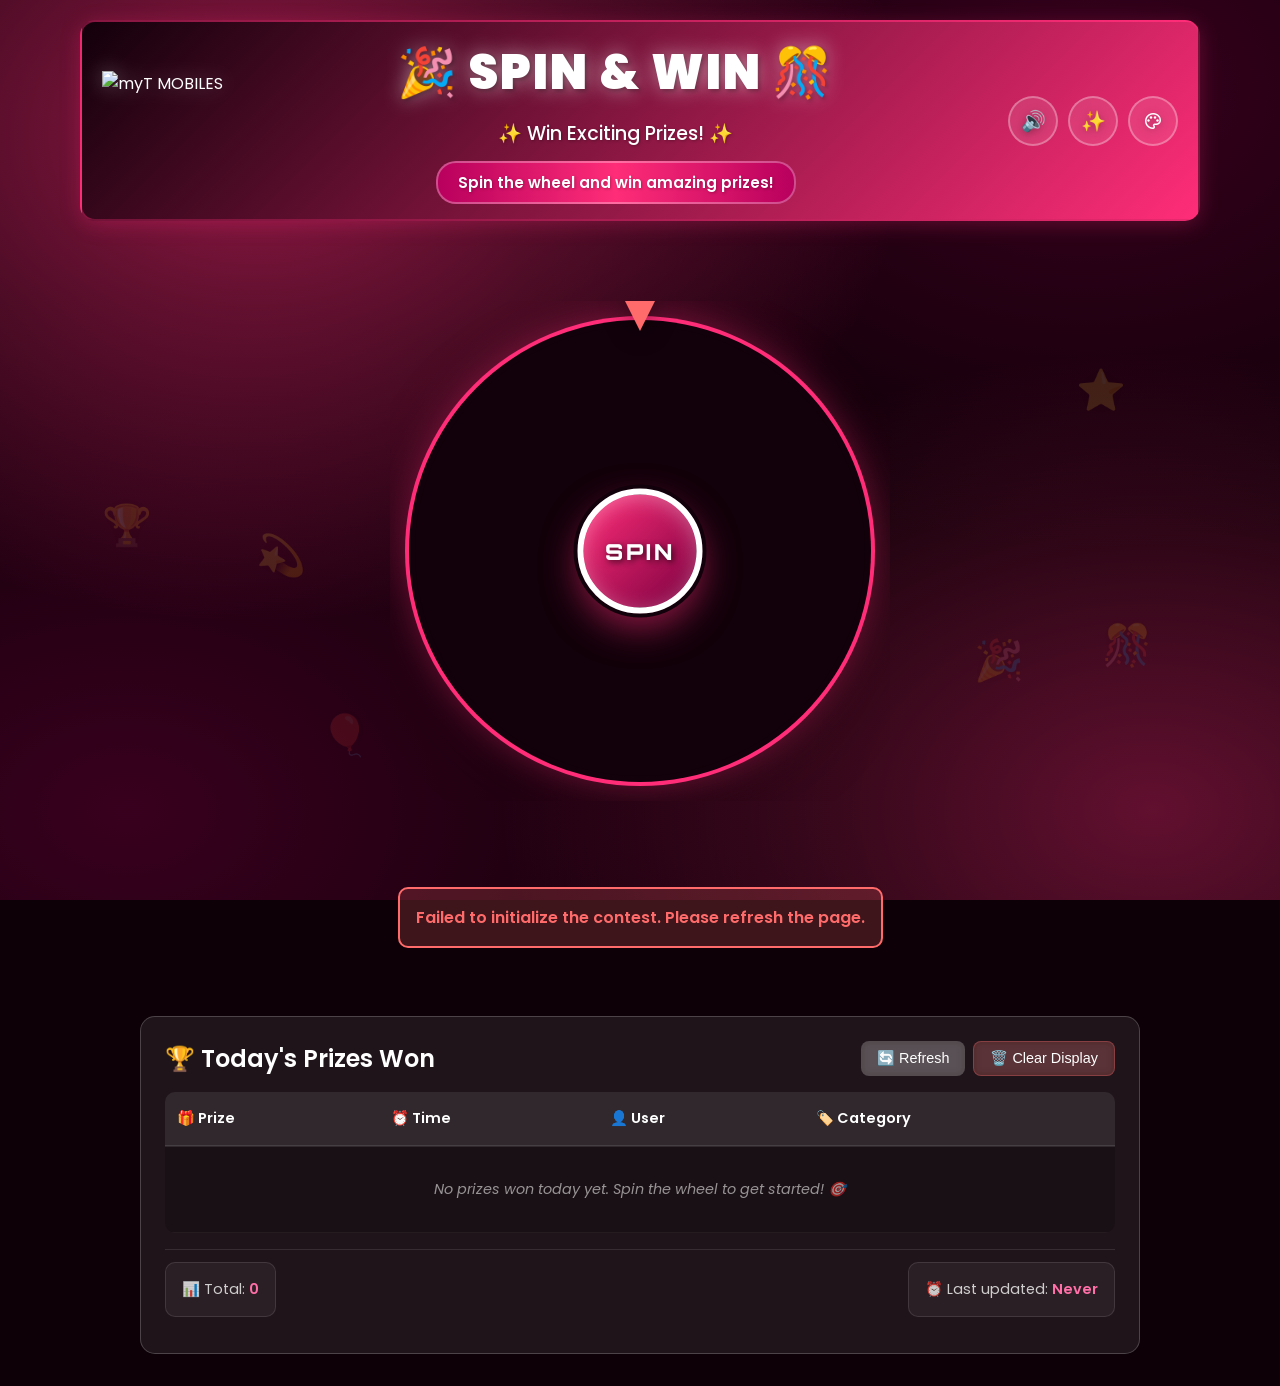
==== frontend/index.html @ b4552fb6 "feat: redesign customer wheel page (Neon default + Material toggle) Replaces the light pastel-pink "" ====
<!DOCTYPE html>
<html lang="en">
<head>
    <meta charset="UTF-8">
    <meta name="viewport" content="width=device-width, initial-scale=1.0, maximum-scale=1.0, user-scalable=no">
    <title>myT MOBILES - Spin & Win!</title>

    <!-- Design mode (Neon/Material) applied before CSS loads, to avoid a
         flash of the wrong look on page load -->
    <script>
        (function () {
            try {
                var urlMode = new URLSearchParams(location.search).get('design');
                if (urlMode === 'material' || urlMode === 'neon') {
                    localStorage.setItem('designMode', urlMode);
                }
                var mode = urlMode || localStorage.getItem('designMode') || 'neon';
                document.documentElement.dataset.designMode = mode;
            } catch (e) {
                document.documentElement.dataset.designMode = 'neon';
            }
        })();
    </script>

    <!-- Fonts -->
    <link href="https://fonts.googleapis.com/css2?family=Orbitron:wght@400;700;900&family=Poppins:wght@300;400;600;700;800;900&family=Material+Symbols+Outlined:opsz,wght,FILL,GRAD@24,400,1,0&display=swap" rel="stylesheet">

    <!-- Meta tags -->
    <meta name="description" content="myT MOBILES Spin & Win - Win amazing prizes with every spin!">
    <meta name="keywords" content="myT MOBILES, spin wheel, prizes, contest, mobile accessories">
    <meta name="author" content="myT MOBILES">
    
    <!-- PWA Meta -->
    <meta name="theme-color" content="#12000A">
    <link rel="manifest" href="manifest.json">
    
    <!-- Favicon -->
    <link rel="icon" type="image/png" href="myt-mobiles-logo.png">
    
    <!-- Styles with cache busting -->
    <link rel="stylesheet" href="style.css?v=17.0_neon_material">
</head>
<body>
    <!-- Background Elements -->
    <div class="background-elements">
        <div class="floating-element">🎊</div>
        <div class="floating-element">🎁</div>
        <div class="floating-element">✨</div>
        <div class="floating-element">🎉</div>
        <div class="floating-element">🏆</div>
        <div class="floating-element">💫</div>
        <div class="floating-element">🎈</div>
        <div class="floating-element">⭐</div>
    </div>

    <!-- Main Container -->
    <div class="container">
        <!-- Header -->
        <div class="header">
            <!-- Top Navigation -->
            <div class="top-nav">
                <div class="brand-logo">
                    <img src="myt-mobiles-logo.png" alt="myT MOBILES" class="logo-img">
                </div>
                <div class="title-section">
                    <h1 class="main-title">🎉 SPIN & WIN 🎊</h1>
                    <p class="subtitle">✨ myT Mobiles Special Offer - Win Exciting Prizes! ✨</p>
                    <p class="offer-period">Spin the wheel and win amazing prizes!</p>
                </div>
                <div class="control-buttons">
                    <button class="control-btn" id="soundToggle" title="Toggle Sound">
                        <span class="control-icon">🔊</span>
                    </button>
                    <button class="control-btn" id="effectsToggle" title="Toggle Effects">
                        <span class="control-icon">✨</span>
                    </button>
                    <button class="control-btn" id="designModeToggle" title="Switch design (Neon / Material)" onclick="toggleDesignMode()">
                        <span class="control-icon material-symbol" id="designModeIcon">palette</span>
                    </button>
                    <button class="control-btn" id="adminBtn" onclick="openAdminPanel()" title="Admin Panel" style="display: none;">
                        <span class="control-icon">⚙️</span>
                    </button>
                </div>
            </div>
        </div>

        <!-- Main Content -->
        <div class="main-content">
            <!-- Wheel Section -->
            <div class="wheel-container">
                <div class="wheel-pointer" id="wheelPointer"></div>
                <div class="wheel-sparks" id="wheelSparks">
                    <div class="spark"></div>
                    <div class="spark"></div>
                    <div class="spark"></div>
                    <div class="spark"></div>
                    <div class="spark"></div>
                </div>
                <div class="wheel" id="wheel">
                    <div class="wheel-inner" id="wheelInner">
                        <!-- Segments will be generated dynamically -->
                    </div>
                    <button class="wheel-center-button" id="spinButton">SPIN</button>
                </div>
            </div>
        </div>
    </div>

    <!-- Loading Overlay -->
    <div class="loading-overlay" id="loadingOverlay">
        <div class="loading-spinner">
            <div class="spinner"></div>
            <p>Spinning the wheel...</p>
        </div>
    </div>

    <!-- Prize Modal -->
    <div class="modal-overlay" id="modalOverlay">
        <div class="modal" id="prizeModal">
            <div class="prize-emoji" id="prizeEmoji">🎁</div>
            <h2 class="prize-name" id="prizeName">Prize Name</h2>
            <div class="prize-category" id="prizeCategory">Category</div>
            <div class="prize-display" id="prizeDisplay">
                <!-- Prize details will be shown here -->
            </div>
            <button class="close-button" id="closeModal">Claim Prize</button>
        </div>
    </div>

    <!-- Daily Prizes Log -->
    <div class="daily-prizes-log-container">
        <div class="daily-prizes-header">
            <h3>🏆 Today's Prizes Won</h3>
            <div class="log-controls">
                <button id="refreshLogBtn" class="log-btn">🔄 Refresh</button>
                <button id="clearLogBtn" class="log-btn clear-btn">🗑️ Clear Display</button>
            </div>
        </div>
        
        <div class="daily-prizes-table-container">
            <table class="daily-prizes-table" id="dailyPrizesTable">
                <thead>
                    <tr>
                        <th>🎁 Prize</th>
                        <th>⏰ Time</th>
                        <th>👤 User</th>
                        <th>🏷️ Category</th>
                    </tr>
                </thead>
                <tbody id="dailyPrizesTableBody">
                    <tr class="no-data-row">
                        <td colspan="4">No prizes won today yet. Spin the wheel to get started! 🎯</td>
                    </tr>
                </tbody>
            </table>
        </div>
        
        <div class="log-stats" id="logStats">
            <span class="stat-item">📊 Total: <span id="totalPrizesCount">0</span></span>
            <span class="stat-item">⏰ Last updated: <span id="lastUpdated">Never</span></span>
        </div>
    </div>

    <!-- Scripts -->
    <script>
        // Admin authentication state
        let isAdminAuthenticated = false;
        let adminSessionTimeout = null;

        // Admin Panel Access Function
        function openAdminPanel() {
            // Create admin panel popup with links to admin interfaces
            const adminLinks = [
                { name: 'Admin Panel', url: 'admin.html' },
                { name: 'Database Manager', url: 'db-manager.html' }
            ];
            
            // Create a simple popup
            const popup = document.createElement('div');
            popup.style.position = 'fixed';
            popup.style.top = '50%';
            popup.style.left = '50%';
            popup.style.transform = 'translate(-50%, -50%)';
            popup.style.background = 'rgba(0, 0, 0, 0.9)';
            popup.style.padding = '2rem';
            popup.style.borderRadius = '15px';
            popup.style.boxShadow = '0 0 20px rgba(0, 212, 255, 0.5)';
            popup.style.zIndex = '1000';
            popup.style.minWidth = '300px';
            popup.style.textAlign = 'center';
            
            // Add title
            const title = document.createElement('h3');
            title.textContent = 'Admin Access';
            title.style.color = '#00d4ff';
            title.style.marginBottom = '1.5rem';
            popup.appendChild(title);
            
            // Add links
            adminLinks.forEach(link => {
                const button = document.createElement('button');
                button.textContent = link.name;
                button.style.background = 'linear-gradient(135deg, #00d4ff, #0099cc)';
                button.style.color = 'white';
                button.style.border = 'none';
                button.style.padding = '0.8rem 2rem';
                button.style.borderRadius = '8px';
                button.style.fontSize = '1rem';
                button.style.fontWeight = '600';
                button.style.cursor = 'pointer';
                button.style.margin = '0.5rem';
                button.style.width = '100%';
                button.onclick = () => window.location.href = link.url;
                popup.appendChild(button);
            });
            
            // Add close button
            const closeButton = document.createElement('button');
            closeButton.textContent = 'Close';
            closeButton.style.background = 'linear-gradient(135deg, #ff6b6b, #ee5a24)';
            closeButton.style.color = 'white';
            closeButton.style.border = 'none';
            closeButton.style.padding = '0.8rem 2rem';
            closeButton.style.borderRadius = '8px';
            closeButton.style.fontSize = '1rem';
            closeButton.style.fontWeight = '600';
            closeButton.style.cursor = 'pointer';
            closeButton.style.margin = '1rem 0.5rem 0.5rem';
            closeButton.style.width = '100%';
            closeButton.onclick = () => document.body.removeChild(popup);
            popup.appendChild(closeButton);
            
            document.body.appendChild(popup);
        }

        // Admin Authentication Function
        function authenticateAdmin() {
            const password = prompt('🔐 Enter Admin Password:');
            
            if (password === null) {
                return false; // User cancelled
            }
            
            if (password === 'myTAdmin2025') {
                // Correct password - enable admin access
                isAdminAuthenticated = true;
                showAdminButton();
                startAdminSession();
                return true;
            } else if (password === '') {
                alert('⚠️ Please enter a password');
                return false;
            } else {
                alert('❌ Invalid admin password');
                return false;
            }
        }

        // Show admin button with animation
        function showAdminButton() {
            const adminBtn = document.getElementById('adminBtn');
            if (adminBtn) {
                // Show button with CSS classes
                adminBtn.style.display = 'flex';
                adminBtn.classList.add('authenticated');
                
                // Add glow effect
                setTimeout(() => {
                    adminBtn.classList.add('show-glow');
                    setTimeout(() => {
                        adminBtn.classList.remove('show-glow');
                        adminBtn.classList.add('session-active');
                    }, 2000);
                }, 100);
            }
        }

        // Hide admin button
        function hideAdminButton() {
            const adminBtn = document.getElementById('adminBtn');
            if (adminBtn) {
                adminBtn.classList.remove('authenticated', 'session-active', 'show-glow');
                
                setTimeout(() => {
                    adminBtn.style.display = 'none';
                }, 300);
            }
        }

        // Start admin session with timeout
        function startAdminSession() {
            // Clear any existing timeout
            if (adminSessionTimeout) {
                clearTimeout(adminSessionTimeout);
            }
            
            // Set session timeout (10 minutes)
            adminSessionTimeout = setTimeout(() => {
                isAdminAuthenticated = false;
                hideAdminButton();
                console.log('Admin session expired');
            }, 10 * 60 * 1000); // 10 minutes
            
            console.log('Admin session started (10 minutes)');
        }

        // Secret key combination for admin access (Ctrl+Alt+A)
        let keySequence = [];
        const secretSequence = ['Control', 'Alt', 'a'];
        
        document.addEventListener('keydown', function(event) {
            // Admin authentication shortcut
            if (event.ctrlKey && event.altKey && event.key === 'a') {
                event.preventDefault();
                if (!isAdminAuthenticated) {
                    authenticateAdmin();
                } else {
                    openAdminPanel();
                }
                return;
            }
            
            // Secret sequence detection (for extra security)
            keySequence.push(event.code);
            if (keySequence.length > secretSequence.length) {
                keySequence.shift();
            }
            
            // Check if secret sequence matches
            if (keySequence.length === secretSequence.length && 
                keySequence.every((key, index) => key === secretSequence[index])) {
                event.preventDefault();
                keySequence = [];
                if (!isAdminAuthenticated) {
                    authenticateAdmin();
                }
            }
        });

        // Clear key sequence after inactivity
        document.addEventListener('keyup', function() {
            setTimeout(() => {
                if (keySequence.length > 0) {
                    keySequence = [];
                }
            }, 2000);
        });

        // Add visual feedback for admin button when visible
        document.addEventListener('DOMContentLoaded', function() {
            const adminBtn = document.getElementById('adminBtn');
            if (adminBtn) {
                adminBtn.addEventListener('mouseenter', function() {
                    if (isAdminAuthenticated) {
                        this.style.transform = 'scale(1.1)';
                        this.style.boxShadow = '0 0 20px rgba(255, 215, 0, 0.5)';
                    }
                });
                
                adminBtn.addEventListener('mouseleave', function() {
                    if (isAdminAuthenticated) {
                        this.style.transform = 'scale(1)';
                        this.style.boxShadow = 'none';
                    }
                });
            }
        });

        // Console message for developers
        console.log('%c🔐 Admin Access Available', 'color: #ffd700; font-size: 14px; font-weight: bold;');
        console.log('%cUse Ctrl+Shift+Alt+A to authenticate', 'color: #888; font-size: 12px;');
    </script>
    
    <!-- Design Mode Toggle (Neon / Material) -->
    <script>
        function toggleDesignMode() {
            var current = document.documentElement.dataset.designMode || 'neon';
            var next = current === 'material' ? 'neon' : 'material';
            document.documentElement.dataset.designMode = next;
            try { localStorage.setItem('designMode', next); } catch (e) { /* ignore */ }
            if (window.themeManager && typeof window.themeManager.applyTheme === 'function') {
                window.themeManager.applyTheme();
            }
        }
    </script>

    <!-- Theme Manager - Load before wheel.js -->
    <script src="theme-manager.js?v=2.0_neon"></script>

    <!-- Script with cache busting -->
    <script src="wheel.js?v=15.0_neon_icons"></script>
    
    <!-- Socket.IO for real-time updates -->
    <script src="https://cdn.socket.io/4.7.2/socket.io.min.js"></script>
    <script src="wheel-realtime.js?v=2.0"></script>
    
    <!-- Force cache refresh -->
    <script>
        // Add cache-busting mechanism
        (function() {
            // Clear any cached data
            function clearCache() {
                console.log('🧹 Clearing cache...');
                
                // Clear all wheel-related cache
                const keysToRemove = [];
                for (let i = 0; i < localStorage.length; i++) {
                    const key = localStorage.key(i);
                    if (key && (key.includes('wheel') || key.includes('prize') || key.includes('spin') || 
                               key.includes('inventory') || key.includes('stats'))) {
                        keysToRemove.push(key);
                    }
                }
                
                // Remove identified keys
                keysToRemove.forEach(key => {
                    console.log('🧹 Clearing cached data:', key);
                    localStorage.removeItem(key);
                });
                
                // Clear any session storage data
                sessionStorage.clear();
                
                // Clear any application cache if available
                if (window.applicationCache && window.applicationCache.update) {
                    try {
                        window.applicationCache.update();
                    } catch (e) {
                        console.error('Application cache update error:', e);
                    }
                }
            }
            
            // Force reload if version mismatch
            const currentVersion = '12.0_neon_material_redesign';
            const storedVersion = localStorage.getItem('wheel_version');
            
            if (storedVersion && storedVersion !== currentVersion) {
                console.log('🔄 Version changed, forcing refresh...');
                clearCache();
                localStorage.setItem('wheel_version', currentVersion);
                window.location.reload(true);
            } else {
                localStorage.setItem('wheel_version', currentVersion);
            }
            
            // Add a manual cache clear function to the window object
            window.clearAppCache = function() {
                clearCache();
                alert('Cache cleared successfully! Reloading page...');
                window.location.reload(true);
            }
            
            // Cache busting is complete
        })();
    </script>
</body>
</html>
---- frontend/style.css ----
/* Themed Spin & Win - v17.0 */
/* myT MOBILES - Dynamic Theme Support */
/* Default design: Neon Magenta (dark). Toggle to Material via data-design-mode="material" */

:root {
    /* Default theme colors - Neon Magenta */
    --primary: #FF2D78;
    --primary-light: #FF6FA8;
    --primary-dark: #B8005D;
    --secondary: #0D0007;
    --white: #FFFFFF;
    --accent: #FF80B5;

    /* Legacy color variables (for backward compatibility) */
    --saffron: #FF2D78;
    --saffron-light: #FF6FA8;
    --cream: #0D0007;
    --green: #B8005D;
    --green-light: #FF66A3;
    --navy: #9E0052;
    --saffron-dark: #B8005D;
    --green-dark: #9E0052;

    /* Theme-controlled variables (can be overridden by ThemeManager) */
    --theme-bg-primary: #FF2D78;
    --theme-bg-secondary: #0D0007;
    --theme-bg-tertiary: #7A0040;
    --header-bg-color: #12000A;
    --header-gradient-end: #FF2D78;
    --header-text-color: #FFFFFF;
    --wheel-border-color: #FF2D78;
    --wheel-text-color: #FFFFFF;

    /* Text colors - Neon (dark) mode: light text on dark surfaces */
    --text-primary: #FFFFFF;
    --text-secondary: rgba(255, 255, 255, 0.78);
    --text-muted: rgba(255, 255, 255, 0.55);
    --accent-color: var(--primary-light);

    /* Surface/elevation tokens, used by Material mode below */
    --surface: rgba(255, 255, 255, 0.1);
    --surface-border: rgba(255, 255, 255, 0.2);
    --elevation-shadow: 0 8px 30px rgba(0, 0, 0, 0.4);
}

/* Material design mode: minimal, flat, light surfaces, no glow */
:root[data-design-mode="material"] {
    --text-primary: #1A1A2E;
    --text-secondary: #5F6368;
    --text-muted: #80838A;
    --accent-color: var(--primary);

    --surface: #FFFFFF;
    --surface-border: rgba(0, 0, 0, 0.08);
    --elevation-shadow: 0 1px 3px rgba(0, 0, 0, 0.12), 0 1px 2px rgba(0, 0, 0, 0.24);
}

* {
    margin: 0;
    padding: 0;
    box-sizing: border-box;
}

body {
    font-family: 'Poppins', 'Inter', sans-serif;
    /* Neon Magenta glow gradient (theme-manager.js applies the live theme's
       colors over this at runtime - this is the pre-JS/fallback look) */
    background:
        radial-gradient(ellipse at 20% 15%, rgba(255, 45, 120, 0.55) 0%, transparent 45%),
        radial-gradient(ellipse at 85% 10%, rgba(122, 0, 64, 0.4) 0%, transparent 40%),
        radial-gradient(ellipse at 10% 90%, rgba(122, 0, 64, 0.4) 0%, transparent 45%),
        radial-gradient(ellipse at 90% 90%, rgba(255, 45, 120, 0.35) 0%, transparent 40%),
        radial-gradient(ellipse at 50% 45%, rgba(13, 0, 7, 0.85) 0%, #0D0007 100%);
    background-color: #0D0007;
    background-attachment: fixed;
    min-height: 100vh;
    overflow-x: auto;
    overflow-y: auto;
    position: relative;
    color: var(--text-primary);
    width: 100%;
    max-width: 100vw;
    transition: background-color 0.3s ease;
}

/* Material mode: flat, light, no glow blooms */
[data-design-mode="material"] body {
    background: #F5F5F7;
    background-attachment: fixed;
}

[data-design-mode="material"] .background-elements {
    display: none;
}

/* Background Elements */
.background-elements {
    position: fixed;
    top: 0;
    left: 0;
    width: 100%;
    height: 100%;
    pointer-events: none;
    z-index: 1;
}

.floating-element {
    position: absolute;
    font-size: 2.5rem;
    opacity: 0.15;
    animation: smoothFloat 8s ease-in-out infinite;
    filter: drop-shadow(0 0 8px rgba(0, 0, 0, 0.1));
}

.floating-element:nth-child(1) {
    top: 10%;
    left: 10%;
    animation-delay: 0s;
}

.floating-element:nth-child(2) {
    top: 15%;
    right: 15%;
    animation-delay: 1s;
}

.floating-element:nth-child(3) {
    bottom: 35%;
    left: 20%;
    animation-delay: 2s;
}

.floating-element:nth-child(4) {
    bottom: 25%;
    right: 10%;
    animation-delay: 3s;
}

.floating-element:nth-child(5) {
    top: 55%;
    left: 8%;
    animation-delay: 4s;
}

.floating-element:nth-child(6) {
    top: 40%;
    right: 12%;
    animation-delay: 2.5s;
}

.floating-element:nth-child(7) {
    bottom: 15%;
    left: 25%;
    animation-delay: 5s;
}

.floating-element:nth-child(8) {
    top: 70%;
    right: 20%;
    animation-delay: 6s;
}

@keyframes smoothFloat {
    0%, 100% {
        transform: translateY(0px) rotate(0deg) scale(1);
        opacity: 0.15;
    }
    50% {
        transform: translateY(-30px) rotate(180deg) scale(1.2);
        opacity: 0.25;
    }
}

/* Container */
.container {
    max-width: 1200px;
    margin: 0 auto;
    padding: 20px 40px; /* Added horizontal padding for wheel box-shadow */
    position: relative;
    z-index: 10;
    width: 100%;
    box-sizing: border-box;
}

/* Header */
.header {
    margin-bottom: 40px;
}

/* Top Navigation Bar */
.top-nav {
    display: flex;
    justify-content: space-between;
    align-items: center;
    margin-bottom: 30px;
    padding: 15px 20px;
    background: linear-gradient(135deg, rgba(18, 0, 10, 0.9), rgba(255, 45, 120, 0.85));
    backdrop-filter: blur(10px);
    border-radius: 15px;
    border: 2px solid rgba(255, 45, 120, 0.4);
    box-shadow: 0 4px 20px rgba(255, 45, 120, 0.25);
    transition: background 0.3s ease, border-color 0.3s ease, box-shadow 0.3s ease;
}

[data-design-mode="material"] .top-nav {
    background: var(--surface) !important;
    border: none;
    box-shadow: var(--elevation-shadow);
    border-radius: 16px;
}

/* Logo positioned top-left */
.brand-logo {
    display: flex;
    align-items: center;
}

.logo-img {
    height: 100px;
    width: auto;
    filter: drop-shadow(0 0 10px rgba(255, 255, 255, 0.3));
    transition: all 0.3s ease;
    cursor: pointer;
}

.logo-img:hover {
    filter: drop-shadow(0 0 15px rgba(255, 20, 147, 0.5));
    transform: scale(1.05);
}

/* Title Section */
.title-section {
    text-align: center;
}

.main-title {
    font-size: 2.5rem;
    font-weight: 900;
    color: #FFFFFF;
    text-shadow: 2px 2px 4px rgba(0, 0, 0, 0.3), 0 0 20px rgba(255, 255, 255, 0.5);
    margin-bottom: 10px;
    letter-spacing: 2px;
    animation: neonTitlePulse 2.5s ease-in-out infinite alternate;
}

[data-design-mode="material"] .main-title {
    color: var(--text-primary) !important;
    text-shadow: none;
    letter-spacing: 0.5px;
    animation: none;
}

@keyframes tricolorShift {
    0% { background-position: 0% 50%; }
    50% { background-position: 100% 50%; }
    100% { background-position: 0% 50%; }
}

.subtitle {
    font-size: 1.2rem;
    color: #FFFFFF;
    font-weight: 500;
    text-shadow: 1px 1px 3px rgba(0, 0, 0, 0.3);
    margin-bottom: 5px;
}

[data-design-mode="material"] .subtitle {
    color: var(--text-secondary) !important;
    text-shadow: none;
}

/* Offer period banner */
.offer-period {
    font-size: 0.95rem;
    color: #FFFFFF;
    font-weight: 600;
    text-shadow: 1px 1px 3px rgba(0, 0, 0, 0.3);
    background: linear-gradient(90deg, #B8005D, #FF2D78, #B8005D);
    padding: 8px 20px;
    border-radius: 20px;
    display: inline-block;
    margin-top: 0.5rem;
    border: 2px solid rgba(255, 255, 255, 0.3);
    animation: subtlePulse 2s ease-in-out infinite;
}

[data-design-mode="material"] .offer-period {
    background: var(--surface) !important;
    color: var(--text-primary);
    text-shadow: none;
    border: 1px solid var(--surface-border);
    box-shadow: none !important;
    animation: none;
}

@keyframes subtlePulse {
    0%, 100% {
        transform: scale(1);
        box-shadow: 0 0 10px rgba(255, 45, 120, 0.3);
    }
    50% {
        transform: scale(1.05);
        box-shadow: 0 0 20px rgba(255, 45, 120, 0.5);
    }
}

/* Control Buttons */
.control-buttons {
    display: flex;
    gap: 10px;
    align-items: center;
}

.control-btn {
    width: 50px;
    height: 50px;
    border: 2px solid rgba(255, 255, 255, 0.3);
    border-radius: 50%;
    background: rgba(255, 255, 255, 0.1);
    backdrop-filter: blur(10px);
    cursor: pointer;
    transition: all 0.3s ease;
    display: flex;
    align-items: center;
    justify-content: center;
    position: relative;
    overflow: hidden;
}

.control-btn:hover {
    border-color: rgba(255, 255, 255, 0.6);
    background: rgba(255, 255, 255, 0.2);
    transform: scale(1.1);
}

.control-btn:active {
    transform: scale(0.95);
}

.control-btn.disabled {
    opacity: 0.5;
    border-color: rgba(255, 255, 255, 0.2);
    background: rgba(255, 255, 255, 0.05);
}

[data-design-mode="material"] .control-btn {
    border-color: var(--surface-border);
    background: var(--surface);
    box-shadow: var(--elevation-shadow);
}

[data-design-mode="material"] .control-btn:hover {
    border-color: rgba(0, 0, 0, 0.15);
    background: #FAFAFA;
}

[data-design-mode="material"] .control-icon {
    filter: none;
}

.control-btn.disabled:hover {
    transform: scale(1);
}

.control-icon {
    font-size: 20px;
    filter: drop-shadow(0 2px 4px rgba(0, 0, 0, 0.3));
    transition: all 0.3s ease;
}

/* Material Symbols glyph icons (design-mode toggle, wheel wedge icons) */
.material-symbol {
    font-family: 'Material Symbols Outlined';
    font-weight: normal;
    font-style: normal;
    line-height: 1;
    color: #FFFFFF;
}

[data-design-mode="material"] .material-symbol {
    color: var(--text-primary);
}

.control-btn.disabled .control-icon {
    position: relative;
}

/* Strike-through effect for disabled buttons */
.control-btn.disabled .control-icon::before {
    content: '';
    position: absolute;
    top: 50%;
    left: 0;
    right: 0;
    height: 2px;
    background: rgba(255, 255, 255, 0.8);
    transform: translateY(-50%);
}

/* Admin button special styling - hidden by default, shown after authentication */
#adminBtn {
    position: relative;
    border-color: rgba(255, 215, 0, 0.4);
    display: none; /* Hidden by default */
    opacity: 0;
    transform: scale(0.5);
    transition: all 0.3s ease;
}

#adminBtn.authenticated {
    display: flex;
    opacity: 1;
    transform: scale(1);
}

#adminBtn:hover {
    border-color: rgba(255, 215, 0, 0.8);
    background: rgba(255, 215, 0, 0.1);
    box-shadow: 0 0 15px rgba(255, 215, 0, 0.3);
    transform: scale(1.1);
}

#adminBtn .control-icon {
    color: #ffd700;
    text-shadow: 0 0 10px rgba(255, 215, 0, 0.5);
}

/* Admin button glow animation when first shown */
#adminBtn.show-glow {
    animation: adminGlow 2s ease-in-out;
}

@keyframes adminGlow {
    0% { box-shadow: 0 0 0 rgba(255, 215, 0, 0); }
    50% { box-shadow: 0 0 30px rgba(255, 215, 0, 0.8); }
    100% { box-shadow: 0 0 0 rgba(255, 215, 0, 0); }
}

/* Admin session indicator - subtle pulse */
#adminBtn.session-active {
    animation: sessionPulse 3s ease-in-out infinite;
}

@keyframes sessionPulse {
    0%, 100% { border-color: rgba(255, 215, 0, 0.4); }
    50% { border-color: rgba(255, 215, 0, 0.6); }
}

/* Disabled state icons with clear off indicators */
.control-btn.disabled#soundToggle .control-icon {
    opacity: 0.6;
}

.control-btn.disabled#soundToggle .control-icon::after {
    content: '🔇';
    position: absolute;
    left: 0;
    top: 0;
    font-size: 20px;
}

.control-btn.disabled#effectsToggle .control-icon {
    opacity: 0.6;
}

.control-btn.disabled#effectsToggle .control-icon::after {
    content: '🚫';
    position: absolute;
    left: 0;
    top: 0;
    font-size: 20px;
}

/* Main Content Area */
.main-content {
    display: flex;
    flex-direction: column;
    align-items: center;
    gap: 30px;
}

/* Wheel Container */
.wheel-container {
    position: relative;
    display: flex;
    justify-content: center;
    align-items: center;
    margin: 40px 0;
    flex-direction: column;
    width: 100%;
    padding: 30px 0;
    contain: layout style paint;
}

/* Wheel Pointer - Top Center pointing inward */
.wheel-pointer {
    position: absolute;
    top: -10px;
    left: 50%;
    transform: translateX(-50%);
    width: 0;
    height: 0;
    border-left: 20px solid transparent;
    border-right: 20px solid transparent;
    border-top: 40px solid #ff6b6b;
    z-index: 30;
    filter: drop-shadow(0 6px 12px rgba(0, 0, 0, 0.4));
    transition: transform 0.1s ease-out;
}

.wheel-pointer::after {
    content: '';
    position: absolute;
    top: -50px;
    left: 50%;
    transform: translateX(-50%);
    width: 8px;
    height: 8px;
    background: #ff6b6b;
    border-radius: 50%;
    box-shadow: 0 2px 6px rgba(0, 0, 0, 0.3);
}

/* Pointer vibration animation */
.wheel-pointer.vibrating {
    animation: pointerVibrate 0.15s ease-in-out infinite;
}

@keyframes pointerVibrate {
    0% { transform: translateX(-50%) rotate(0deg); }
    25% { transform: translateX(-50%) rotate(1deg); }
    50% { transform: translateX(-50%) rotate(0deg); }
    75% { transform: translateX(-50%) rotate(-1deg); }
    100% { transform: translateX(-50%) rotate(0deg); }
}

/* Wheel Styles */
.wheel {
    width: 450px;
    height: 450px;
    border-radius: 50%;
    position: relative;
    box-shadow:
        0 0 0 6px #12000A,
        0 0 0 10px #FF2D78,
        0 0 40px 4px rgba(255, 45, 120, 0.5),
        0 20px 60px rgba(0, 0, 0, 0.5);
    background: #12000A;
    transition: transform 4s cubic-bezier(0.23, 1, 0.32, 1), box-shadow 0.3s ease, background 0.3s ease;
    margin: 0 auto;
    max-width: 75vw; /* Reduced from 80vw to 75vw for better fit */
    max-height: 75vw;
    will-change: transform;
    transform-origin: center center;
    contain: layout style paint;
    flex-shrink: 0;
    animation: wheelRingGlow 3s ease-in-out infinite alternate;
}

@keyframes wheelRingGlow {
    0% {
        box-shadow:
            0 0 0 6px #12000A,
            0 0 0 10px #FF2D78,
            0 0 30px 2px rgba(255, 45, 120, 0.4),
            0 20px 60px rgba(0, 0, 0, 0.5);
    }
    100% {
        box-shadow:
            0 0 0 6px #12000A,
            0 0 0 10px #FF6FA8,
            0 0 55px 8px rgba(255, 45, 120, 0.7),
            0 20px 60px rgba(0, 0, 0, 0.5);
    }
}

[data-design-mode="material"] .wheel {
    box-shadow: var(--elevation-shadow), 0 0 0 4px #FFFFFF !important;
    background: #FFFFFF;
    animation: none !important;
}

.wheel-inner {
    width: 100%;
    height: 100%;
    position: relative;
    border-radius: 50%;
    overflow: hidden;
    background: #12000A;
}

[data-design-mode="material"] .wheel-inner {
    background: #FFFFFF;
}

/* Friction sparks at pointer contact */
.wheel-sparks {
    position: absolute;
    top: -5px;
    left: 50%;
    transform: translateX(-50%);
    width: 30px;
    height: 20px;
    pointer-events: none;
    z-index: 35;
    opacity: 0;
    transition: opacity 0.2s ease;
}

.wheel-sparks.spinning {
    opacity: 1;
}

.spark {
    position: absolute;
    width: 3px;
    height: 3px;
    background: #ffff00;
    border-radius: 50%;
    box-shadow: 0 0 8px #ffff00, 0 0 12px #ff6b6b;
    animation: sparkFly 0.4s ease-out infinite;
}

@keyframes sparkFly {
    0% { 
        transform: translate(0, 0) scale(1);
        opacity: 1;
    }
    100% { 
        transform: translate(var(--spark-x, 0), var(--spark-y, 0)) scale(0);
        opacity: 0;
    }
}

.spark:nth-child(1) { 
    --spark-x: -8px; 
    --spark-y: 5px; 
    animation-delay: 0s; 
}
.spark:nth-child(2) { 
    --spark-x: 8px; 
    --spark-y: 5px; 
    animation-delay: 0.1s; 
}
.spark:nth-child(3) { 
    --spark-x: -5px; 
    --spark-y: 8px; 
    animation-delay: 0.2s; 
}
.spark:nth-child(4) { 
    --spark-x: 5px; 
    --spark-y: 8px; 
    animation-delay: 0.3s; 
}
.spark:nth-child(5) { 
    --spark-x: 0px; 
    --spark-y: 10px; 
    animation-delay: 0.15s; 
}

.wheel-segment {
    position: absolute;
    width: 50%;
    height: 50%;
    transform-origin: 100% 100%;
    clip-path: polygon(0 0, 100% 0, 100% 100%);
    border: 2px solid rgba(255, 255, 255, 0.3);
    display: flex;
    align-items: center;
    justify-content: center;
    transition: all 0.3s ease;
}

.wheel-segment:hover {
    border-color: rgba(255, 255, 255, 0.8);
    border-width: 3px;
    z-index: 5;
}

.segment-content {
    display: flex;
    flex-direction: column;
    align-items: center;
    justify-content: center;
    text-align: center;
    width: 90%;
    height: 90%;
    pointer-events: none;
}

.segment-emoji {
    font-size: 20px;
    margin-bottom: 4px;
    filter: drop-shadow(2px 2px 4px rgba(0,0,0,0.8));
}

.segment-name {
    font-size: 10px;
    font-weight: 900;
    line-height: 1.1;
    color: #ffffff;
    text-shadow: 
        2px 2px 4px rgba(0,0,0,1),
        -2px -2px 4px rgba(0,0,0,1),
        2px -2px 4px rgba(0,0,0,1),
        -2px 2px 4px rgba(0,0,0,1);
    text-transform: uppercase;
    letter-spacing: 0.3px;
    max-width: 70px;
}

.segment-indicator {
    font-size: 6px;
    font-weight: 700;
    padding: 2px 6px;
    border-radius: 4px;
    margin-top: 2px;
    text-shadow: none;
}

.combo-indicator {
    color: #feca57;
    background: rgba(0,0,0,0.8);
    border: 1px solid #feca57;
}

.premium-indicator {
    color: #ffd700;
    background: rgba(0,0,0,0.9);
    border: 1px solid #ffd700;
    animation: premiumGlow 2s ease-in-out infinite alternate;
}

@keyframes premiumGlow {
    0% { text-shadow: 0 0 6px #ffd700; }
    100% { text-shadow: 0 0 12px #ffd700, 0 0 18px #ffd700; }
}

/* Center Button */
.wheel-center-button {
    position: absolute;
    top: 50%;
    left: 50%;
    transform: translate(-50%, -50%);
    width: 125px;
    height: 125px;
    background: linear-gradient(135deg, #FF2D78, #7A0040);
    border: 6px solid #FFFFFF;
    border-radius: 50%;
    color: white;
    font-size: 22px;
    font-weight: 900;
    cursor: pointer;
    box-shadow:
        0 0 0 4px #12000A,
        0 15px 35px rgba(255, 45, 120, 0.5),
        inset 0 4px 20px rgba(255,255,255,0.3);
    transition: all 0.3s ease;
    z-index: 25;
    display: flex;
    align-items: center;
    justify-content: center;
    font-family: 'Orbitron', monospace;
    letter-spacing: 3px;
    text-shadow: 2px 2px 6px rgba(0,0,0,0.7);
    text-transform: uppercase;
}

.wheel-center-button:hover {
    transform: translate(-50%, -50%) scale(1.05);
    box-shadow:
        0 0 0 4px #12000A,
        0 20px 45px rgba(255, 45, 120, 0.7),
        inset 0 4px 25px rgba(255,255,255,0.4);
    background: linear-gradient(135deg, #FF6FA8, #B8005D);
}

[data-design-mode="material"] .wheel-center-button {
    background: var(--primary) !important;
    border: 4px solid #FFFFFF;
    box-shadow: var(--elevation-shadow) !important;
    font-family: 'Poppins', sans-serif;
    letter-spacing: 1px;
    text-shadow: none;
}

[data-design-mode="material"] .wheel-center-button:hover {
    background: var(--primary-dark) !important;
}

.wheel-center-button:active {
    transform: translate(-50%, -50%) scale(0.98);
}

.wheel-center-button:disabled {
    opacity: 0.7;
    cursor: not-allowed;
    transform: translate(-50%, -50%) scale(1);
    background: linear-gradient(135deg, #999999, #666666);
}

.wheel-center-button:disabled:hover {
    transform: translate(-50%, -50%) scale(1);
    box-shadow: 
        0 0 0 4px #999999,
        0 15px 35px rgba(153, 153, 153, 0.4),
        inset 0 4px 20px rgba(255,255,255,0.2);
}

/* Loading Overlay */
.loading-overlay {
    position: fixed;
    top: 0;
    left: 0;
    width: 100%;
    height: 100%;
    background: rgba(0, 0, 0, 0.8);
    backdrop-filter: blur(5px);
    display: flex;
    align-items: center;
    justify-content: center;
    z-index: 1000;
    opacity: 0;
    visibility: hidden;
    transition: all 0.3s ease;
}

.loading-overlay.show {
    opacity: 1;
    visibility: visible;
}

.loading-spinner {
    background: rgba(255, 255, 255, 0.1);
    padding: 2rem;
    border-radius: 15px;
    border: 2px solid rgba(255,255,255,0.2);
    text-align: center;
    box-shadow: 0 8px 30px rgba(0, 0, 0, 0.4);
}

.spinner {
    width: 50px;
    height: 50px;
    border: 4px solid rgba(255,255,255,0.3);
    border-top: 4px solid #4ecdc4;
    border-radius: 50%;
    animation: spin 1s linear infinite;
    margin: 0 auto 1rem;
}

@keyframes spin {
    0% { transform: rotate(0deg); }
    100% { transform: rotate(360deg); }
}

/* Prize Modal */
.modal-overlay {
    position: fixed;
    top: 0;
    left: 0;
    width: 100%;
    height: 100%;
    background: rgba(0, 0, 0, 0.9);
    backdrop-filter: blur(10px);
    display: flex;
    align-items: center;
    justify-content: center;
    z-index: 2000;
    opacity: 0;
    visibility: hidden;
    transition: all 0.4s ease;
}

.modal-overlay.show {
    opacity: 1;
    visibility: visible;
}

.modal {
    background: rgba(20, 0, 12, 0.75);
    border: 2px solid rgba(255,255,255,0.2);
    border-radius: 20px;
    padding: 2rem;
    max-width: 90vw;
    max-height: 90vh;
    overflow-y: auto;
    text-align: center;
    box-shadow: 0 20px 60px rgba(0, 0, 0, 0.5);
    transform: scale(0.8);
    transition: transform 0.4s ease;
    backdrop-filter: blur(20px);
    color: var(--text-primary);
}

[data-design-mode="material"] .modal {
    background: var(--surface) !important;
    border: none;
    box-shadow: var(--elevation-shadow) !important;
    backdrop-filter: none;
}

.modal-overlay.show .modal {
    transform: scale(1);
}

.modal.rare-prize {
    border-color: #ffd700;
    box-shadow: 0 0 30px rgba(255, 215, 0, 0.5);
    animation: modalGlow 2s ease-in-out infinite alternate;
}

@keyframes modalGlow {
    0% { box-shadow: 0 20px 60px rgba(0, 0, 0, 0.5); }
    100% { box-shadow: 0 0 30px rgba(255, 215, 0, 0.5); }
}

.prize-emoji {
    font-size: 4rem;
    margin-bottom: 1rem;
    animation: bounce 2s ease-in-out infinite;
}

@keyframes bounce {
    0%, 20%, 50%, 80%, 100% { transform: translateY(0); }
    40% { transform: translateY(-10px); }
    60% { transform: translateY(-5px); }
}

@keyframes float {
    0% { transform: translateY(0); }
    50% { transform: translateY(-10px); }
    100% { transform: translateY(0); }
}

@keyframes moveRightToLeft {
    0% { 
        left: 120%;
        opacity: 0;
    }
    10% {
        opacity: 1;
    }
    90% {
        opacity: 1;
    }
    100% { 
        left: -50%;
        opacity: 0;
    }
}

@keyframes moveLeftToRight {
    0% { 
        left: -50%;
        opacity: 0;
    }
    10% {
        opacity: 1;
    }
    90% {
        opacity: 1;
    }
    100% { 
        left: 120%;
        opacity: 0;
    }
}

@keyframes neonPulse {
    0% {
        box-shadow: 
            0 0 5px rgba(255, 255, 255, 0.5),
            0 0 10px rgba(0, 212, 255, 0.5),
            0 0 15px rgba(0, 212, 255, 0.3),
            inset 0 0 5px rgba(255, 255, 255, 0.2);
        border-color: rgba(255, 255, 255, 0.3);
    }
    50% {
        box-shadow: 
            0 0 10px rgba(255, 255, 255, 0.6),
            0 0 20px rgba(0, 212, 255, 0.6),
            0 0 30px rgba(0, 212, 255, 0.4),
            inset 0 0 10px rgba(255, 255, 255, 0.3);
        border-color: rgba(255, 255, 255, 0.5);
    }
    100% {
        box-shadow: 
            0 0 5px rgba(255, 255, 255, 0.5),
            0 0 10px rgba(0, 212, 255, 0.5),
            0 0 15px rgba(0, 212, 255, 0.3),
            inset 0 0 5px rgba(255, 255, 255, 0.2);
        border-color: rgba(255, 255, 255, 0.3);
    }
}

@keyframes neonTextPulse {
    0% {
        text-shadow: 
            0 0 5px rgba(255, 255, 255, 0.7),
            0 0 10px rgba(0, 212, 255, 0.5),
            0 0 15px rgba(0, 212, 255, 0.3);
    }
    50% {
        text-shadow: 
            0 0 7px rgba(255, 255, 255, 0.9),
            0 0 15px rgba(0, 212, 255, 0.7),
            0 0 25px rgba(0, 212, 255, 0.5),
            0 0 40px rgba(0, 212, 255, 0.3);
    }
    100% {
        text-shadow: 
            0 0 5px rgba(255, 255, 255, 0.7),
            0 0 10px rgba(0, 212, 255, 0.5),
            0 0 15px rgba(0, 212, 255, 0.3);
    }
}

/* Enhanced Neon Animations for Lucky Draw */
@keyframes neonBoxPulse {
    0% {
        box-shadow: 
            0 0 20px rgba(0, 255, 255, 0.4),
            0 0 40px rgba(255, 0, 255, 0.3),
            0 0 60px rgba(255, 255, 0, 0.2),
            0 8px 32px rgba(0, 0, 0, 0.4),
            inset 0 0 20px rgba(255, 255, 255, 0.1);
    }
    100% {
        box-shadow: 
            0 0 30px rgba(0, 255, 255, 0.6),
            0 0 60px rgba(255, 0, 255, 0.5),
            0 0 90px rgba(255, 255, 0, 0.4),
            0 0 120px rgba(0, 255, 0, 0.3),
            0 8px 32px rgba(0, 0, 0, 0.4),
            inset 0 0 30px rgba(255, 255, 255, 0.2);
    }
}

@keyframes neonBorderRotate {
    0% {
        transform: rotate(0deg);
    }
    100% {
        transform: rotate(360deg);
    }
}

@keyframes neonBounce {
    0%, 100% {
        transform: rotate(0deg) scale(1);
    }
    25% {
        transform: rotate(90deg) scale(1.02);
    }
    50% {
        transform: rotate(180deg) scale(1);
    }
    75% {
        transform: rotate(270deg) scale(1.02);
    }
}

@keyframes neonTitlePulse {
    0% {
        text-shadow:
            0 0 8px #FF2D78,
            0 0 15px #FF2D78,
            0 0 25px #FF6FA8,
            2px 2px 4px rgba(0, 0, 0, 0.8);
    }
    100% {
        text-shadow:
            0 0 14px #FF2D78,
            0 0 28px #FF6FA8,
            0 0 42px #FF2D78,
            0 0 56px #7A0040,
            2px 2px 4px rgba(0, 0, 0, 0.8);
    }
}

.prize-name {
    font-size: 1.8rem;
    font-weight: 800;
    margin-bottom: 0.5rem;
    color: #4ecdc4;
    text-shadow: 0 2px 10px rgba(78, 205, 196, 0.5);
}

.prize-category {
    display: inline-block;
    padding: 0.5rem 1rem;
    border-radius: 25px;
    font-size: 0.9rem;
    font-weight: 600;
    margin-bottom: 1rem;
    text-transform: uppercase;
}

.prize-category.ultra_rare {
    background: linear-gradient(45deg, #ffd700, #ffa500);
    color: #000;
}

.prize-category.rare {
    background: linear-gradient(45deg, #ff6b6b, #ff4757);
    color: #fff;
}

.prize-category.common {
    background: linear-gradient(45deg, #4ecdc4, #00d2d3);
    color: #fff;
}

.combo-display {
    background: rgba(255,255,255,0.1);
    border-radius: 15px;
    padding: 1.5rem;
    margin: 1rem 0;
}

.combo-items {
    display: flex;
    flex-wrap: wrap;
    gap: 1rem;
    justify-content: center;
    align-items: center;
}

.combo-item {
    background: rgba(255,255,255,0.15);
    border: 2px solid rgba(255,255,255,0.3);
    border-radius: 10px;
    padding: 1rem;
    text-align: center;
    transition: all 0.3s ease;
    min-width: 120px;
}

.combo-item:hover {
    background: rgba(255,255,255,0.25);
    transform: scale(1.05);
}

.combo-separator {
    font-size: 2rem;
    color: #4ecdc4;
    font-weight: bold;
}

.close-button {
    background: linear-gradient(135deg, #ff6b6b, #ee5a24);
    color: white;
    border: none;
    padding: 0.8rem 2rem;
    border-radius: 25px;
    font-size: 1rem;
    font-weight: 600;
    cursor: pointer;
    margin-top: 1.5rem;
    transition: all 0.3s ease;
    box-shadow: 0 4px 15px rgba(255, 107, 107, 0.3);
}

.close-button:hover {
    background: linear-gradient(135deg, #ff5252, #e53e3e);
    transform: translateY(-2px);
    box-shadow: 0 6px 20px rgba(255, 107, 107, 0.4);
}

[data-design-mode="material"] .close-button {
    background: var(--primary) !important;
    box-shadow: var(--elevation-shadow) !important;
    border-radius: 12px;
}

[data-design-mode="material"] .close-button:hover {
    background: var(--primary-dark) !important;
    transform: none;
}

/* Stats Section */
.stats-section {
    background: rgba(255, 255, 255, 0.1);
    border-radius: 15px;
    padding: 1.5rem;
    margin: 2rem 0;
    border: 1px solid rgba(255,255,255,0.1);
    backdrop-filter: blur(10px);
}

.stats-section h3 {
    text-align: center;
    margin-bottom: 1rem;
    color: #4ecdc4;
    font-size: 1.5rem;
}

.stats-grid {
    display: grid;
    grid-template-columns: repeat(auto-fit, minmax(150px, 1fr));
    gap: 1rem;
    margin-top: 1rem;
}

.stat-item {
    text-align: center;
    padding: 1rem;
    background: rgba(255,255,255,0.05);
    border-radius: 10px;
    border: 1px solid rgba(255,255,255,0.1);
    transition: all 0.3s ease;
}

.stat-item:hover {
    background: rgba(255,255,255,0.1);
    transform: translateY(-2px);
}

.stat-value {
    font-size: 2rem;
    font-weight: 800;
    color: #4ecdc4;
    display: block;
    text-shadow: 0 2px 10px rgba(78, 205, 196, 0.5);
}

.stat-label {
    font-size: 0.9rem;
    color: rgba(255, 255, 255, 0.8);
    margin-top: 0.5rem;
}

/* Error and Success Messages */
.error-message {
    background: rgba(255, 107, 107, 0.2);
    border: 2px solid #ff6b6b;
    border-radius: 10px;
    padding: 1rem;
    margin: 1rem 0;
    text-align: center;
    color: #ff6b6b;
    font-weight: 600;
}

.success-message {
    background: rgba(78, 205, 196, 0.2);
    border: 2px solid #4ecdc4;
    border-radius: 10px;
    padding: 1rem;
    margin: 1rem 0;
    text-align: center;
    color: #4ecdc4;
    font-weight: 600;
}

/* Daily Prizes Log Styles */
.daily-prizes-log-container {
    max-width: 1200px;
    margin: 2rem auto;
    padding: 1.5rem;
    background: rgba(255, 255, 255, 0.08);
    border-radius: 15px;
    backdrop-filter: blur(10px);
    border: 1px solid rgba(255, 255, 255, 0.2);
}

[data-design-mode="material"] .daily-prizes-log-container {
    background: var(--surface) !important;
    border: none;
    box-shadow: var(--elevation-shadow);
    backdrop-filter: none;
    border-radius: 16px;
}

.daily-prizes-header {
    display: flex;
    justify-content: space-between;
    align-items: center;
    margin-bottom: 1rem;
    flex-wrap: wrap;
    gap: 1rem;
}

.daily-prizes-header h3 {
    color: var(--text-primary);
    margin: 0;
    font-size: 1.5rem;
    font-weight: 600;
}

.log-controls {
    display: flex;
    gap: 0.5rem;
}

.log-btn {
    padding: 0.5rem 1rem;
    border: none;
    border-radius: 8px;
    background: rgba(255, 255, 255, 0.2);
    color: var(--text-primary);
    cursor: pointer;
    font-size: 0.9rem;
    font-weight: 500;
    transition: all 0.3s ease;
    backdrop-filter: blur(5px);
}

.log-btn:hover {
    background: rgba(255, 255, 255, 0.3);
    transform: translateY(-2px);
}

.log-btn.clear-btn {
    background: rgba(255, 107, 107, 0.2);
    border: 1px solid rgba(255, 107, 107, 0.3);
}

.log-btn.clear-btn:hover {
    background: rgba(255, 107, 107, 0.3);
}

[data-design-mode="material"] .log-btn {
    background: rgba(0, 0, 0, 0.06);
    color: var(--text-primary);
}

[data-design-mode="material"] .log-btn:hover {
    background: rgba(0, 0, 0, 0.1);
}

[data-design-mode="material"] .daily-prizes-table-container {
    background: rgba(0, 0, 0, 0.03);
}

.daily-prizes-table-container {
    background: rgba(0, 0, 0, 0.2);
    border-radius: 10px;
    overflow: hidden;
    margin-bottom: 1rem;
}

.daily-prizes-table {
    width: 100%;
    border-collapse: collapse;
    font-size: 0.9rem;
}

.daily-prizes-table th {
    background: rgba(255, 255, 255, 0.1);
    color: var(--text-primary);
    padding: 1rem 0.75rem;
    text-align: left;
    font-weight: 600;
    border-bottom: 2px solid rgba(255, 255, 255, 0.1);
}

.daily-prizes-table td {
    padding: 0.75rem;
    color: var(--text-secondary);
    border-bottom: 1px solid rgba(255, 255, 255, 0.05);
}

.daily-prizes-table tbody tr:hover {
    background: rgba(255, 255, 255, 0.05);
}

.daily-prizes-table .no-data-row td {
    text-align: center;
    padding: 2rem;
    color: var(--text-muted);
    font-style: italic;
}

.prize-cell {
    display: flex;
    align-items: center;
    gap: 0.5rem;
}

.prize-emoji {
    font-size: 1.2rem;
}

.prize-name {
    font-weight: 500;
}

.category-badge {
    display: inline-block;
    padding: 0.25rem 0.5rem;
    border-radius: 12px;
    font-size: 0.75rem;
    font-weight: 600;
    text-transform: uppercase;
}

.category-badge.common {
    background: rgba(76, 175, 80, 0.2);
    color: #4CAF50;
    border: 1px solid rgba(76, 175, 80, 0.3);
}

.category-badge.rare {
    background: rgba(255, 193, 7, 0.2);
    color: #FFC107;
    border: 1px solid rgba(255, 193, 7, 0.3);
}

.category-badge.ultra_rare {
    background: rgba(156, 39, 176, 0.2);
    color: #9C27B0;
    border: 1px solid rgba(156, 39, 176, 0.3);
}

.time-cell {
    font-family: 'Courier New', monospace;
    font-weight: 500;
    color: var(--accent-color);
}

.user-cell {
    font-family: 'Courier New', monospace;
    font-size: 0.8rem;
    color: var(--text-muted);
}

.log-stats {
    display: flex;
    justify-content: space-between;
    align-items: center;
    padding: 0.75rem 0;
    border-top: 1px solid rgba(255, 255, 255, 0.1);
    flex-wrap: wrap;
    gap: 1rem;
}

.stat-item {
    color: var(--text-secondary);
    font-size: 0.9rem;
}

.stat-item span {
    color: var(--accent-color);
    font-weight: 600;
}

/* 📱 MOBILE RESPONSIVE STYLES */
@media (max-width: 768px) {
    /* Main Container Mobile Optimization */
    .container {
        padding: 1rem 0.5rem;
        max-width: 100vw;
    }

    /* Header Mobile Styles */
    .header {
        padding: 1rem;
        text-align: center;
    }

    /* Stack the nav row (logo / title / controls) on narrow screens instead
       of squeezing them into one line - pre-existing gap, fixed here since
       it directly affects the mobile layout this redesign targets */
    .top-nav {
        flex-direction: column;
        gap: 14px;
        padding: 20px 15px;
    }

    .logo-img {
        height: 60px;
    }

    .offer-period {
        max-width: 100%;
        white-space: normal;
        font-size: 0.85rem;
        padding: 6px 14px;
    }

    .control-buttons {
        justify-content: center;
    }

    /* Wheel Container Mobile Optimization (actual wheel sizing - box-shadow
       ring width/etc. - lives on .wheel itself, in the second 768px block
       below, so there is only one source of truth for its dimensions) */
    .wheel-container {
        width: min(95vw, 95vh, 400px);
        height: min(95vw, 95vh, 400px);
        max-width: 400px;
        max-height: 400px;
        margin: 1rem auto;
        position: relative;
        aspect-ratio: 1 / 1; /* Ensure perfect circle */
    }

    /* Modal Mobile Optimization */
    .modal-overlay {
        padding: 1rem;
    }

    .modal {
        width: 95vw;
        max-width: 400px;
        margin: 0 auto;
    }

    .prize-emoji {
        font-size: 4rem !important;
        margin: 1rem 0;
    }

    .prize-name {
        font-size: 1.5rem;
        line-height: 1.3;
        margin: 1rem 0;
    }

    .close-button {
        width: 100%;
        padding: 1rem;
        font-size: 1.1rem;
        margin-top: 1.5rem;
    }
    
    /* Daily Prizes Log Mobile Styles */
    .daily-prizes-log-container {
        margin: 1rem 0.5rem;
        padding: 1rem;
    }
    
    .daily-prizes-header {
        flex-direction: column;
        align-items: stretch;
        gap: 0.5rem;
    }
    
    .daily-prizes-header h3 {
        font-size: 1.2rem;
        text-align: center;
    }
    
    .log-controls {
        justify-content: center;
    }
    
    .daily-prizes-table-container {
        overflow-x: auto;
    }
    
    .daily-prizes-table {
        min-width: 500px;
        font-size: 0.8rem;
    }
    
    .daily-prizes-table th,
    .daily-prizes-table td {
        padding: 0.5rem 0.4rem;
    }
    
    .log-stats {
        flex-direction: column;
        align-items: center;
        gap: 0.5rem;
    }
    
    /* Touch-friendly buttons */
    button, .btn {
        min-height: 44px;
        min-width: 44px;
        padding: 0.75rem 1.5rem;
        font-size: 1rem;
    }
    
    /* Improved text readability */
    body {
        font-size: 16px;
        line-height: 1.5;
    }
    
    /* Prevent zoom on input focus */
    input, select, textarea {
        font-size: 16px;
    }
}

/* 📱 EXTRA SMALL MOBILE DEVICES */
@media (max-width: 480px) {
    .wheel-container {
        width: min(90vw, 90vh, 320px);
        height: min(90vw, 90vh, 320px);
        max-width: 320px;
        max-height: 320px;
        aspect-ratio: 1 / 1; /* Maintain perfect circle */
    }
    
    .spin-button {
        width: 60px !important;
        height: 60px !important;
        font-size: 1rem !important;
    }
    
    .header h1 {
        font-size: 1.8rem;
    }
    
    .prize-emoji {
        font-size: 3rem !important;
    }
    
    .prize-name {
        font-size: 1.3rem;
    }
    
    .modal-content {
        padding: 1.5rem 1rem;
    }
}

/* 🖥️ LARGE DESKTOP SCREENS */
@media (min-width: 1200px) {
    .container {
        max-width: 1200px;
        margin: 0 auto;
    }
    
    .wheel-container {
        width: 500px;
        height: 500px;
    }
    
    .header h1 {
        font-size: 3rem;
    }
    
    .daily-prizes-log-container {
        max-width: 1000px;
        margin: 2rem auto;
    }
}

/* Responsive Design */
@media (max-width: 768px) {
    .container {
        padding: 15px;
    }
    
    .main-title {
        font-size: 2rem;
    }
    
    .subtitle {
        font-size: 1rem;
    }
    
    .wheel {
        width: 75vw;
        height: 75vw;
        max-width: 400px;
        max-height: 400px;
        box-shadow: 
            0 0 0 6px #ffffff,
            0 0 0 10px #ff6b6b,
            0 15px 45px rgba(0, 0, 0, 0.3);
    }
    
    .wheel-container {
        padding: 20px 0;
    }
    
    .wheel-center-button {
        width: 110px;
        height: 110px;
        font-size: 18px;
        letter-spacing: 2px;
    }
    
    .wheel-pointer {
        top: -8px;
        border-left: 18px solid transparent;
        border-right: 18px solid transparent;
        border-top: 36px solid #ff6b6b;
    }
    
    .modal {
        padding: 1.5rem;
        margin: 1rem;
    }
    
    .prize-name {
        font-size: 1.4rem;
    }
    
    .combo-items {
        flex-direction: column;
    }
    
    .combo-item {
        min-width: 100%;
    }
    
    .control-buttons {
        gap: 8px;
    }
    
    .control-btn {
        width: 45px;
        height: 45px;
    }
    
    .control-icon {
        font-size: 18px;
    }
    
    .control-btn.disabled#soundToggle .control-icon::after,
    .control-btn.disabled#effectsToggle .control-icon::after {
        font-size: 18px;
    }
}

@media (max-width: 480px) {
    .wheel {
        width: 70vw;
        height: 70vw;
        max-width: 350px;
        max-height: 350px;
        box-shadow: 
            0 0 0 5px #ffffff,
            0 0 0 8px #ff6b6b,
            0 12px 35px rgba(0, 0, 0, 0.3);
    }
    
    .wheel-container {
        padding: 15px 0;
    }
    
    .wheel-center-button {
        width: 90px;
        height: 90px;
        font-size: 16px;
        letter-spacing: 1px;
    }
    
    .wheel-pointer {
        top: -5px;
        border-left: 15px solid transparent;
        border-right: 15px solid transparent;
        border-top: 30px solid #ff6b6b;
    }
    
    .main-title {
        font-size: 1.6rem;
    }
    
    .subtitle {
        font-size: 0.9rem;
    }
    
    .control-buttons {
        gap: 6px;
        flex-direction: column;
    }
    
    .control-btn {
        width: 40px;
        height: 40px;
    }
    
    .control-icon {
        font-size: 16px;
    }
    
    .control-btn.disabled#soundToggle .control-icon::after,
    .control-btn.disabled#effectsToggle .control-icon::after {
        font-size: 16px;
    }
    
    /* Daily Prizes Log Mobile Styles */
    .daily-prizes-log-container {
        margin: 1rem;
        padding: 1rem;
    }
    
    .daily-prizes-header {
        flex-direction: column;
        align-items: stretch;
        gap: 0.5rem;
    }
    
    .daily-prizes-header h3 {
        font-size: 1.2rem;
        text-align: center;
    }
    
    .log-controls {
        justify-content: center;
    }
    
    .daily-prizes-table-container {
        overflow-x: auto;
    }
    
    .daily-prizes-table {
        min-width: 500px;
        font-size: 0.8rem;
    }
    
    .daily-prizes-table th,
    .daily-prizes-table td {
        padding: 0.5rem 0.4rem;
    }
    
    .log-stats {
        flex-direction: column;
        align-items: center;
        gap: 0.5rem;
    }
}

@media (max-width: 360px) {
    .wheel {
        width: 65vw;
        height: 65vw;
        max-width: 300px;
        max-height: 300px;
    }
    
    .wheel-container {
        padding: 10px 0;
    }
    
    .wheel-center-button {
        width: 75px;
        height: 75px;
        font-size: 14px;
        letter-spacing: 1px;
    }
    
    .wheel-pointer {
        top: -2px;
        border-left: 12px solid transparent;
        border-right: 12px solid transparent;
        border-top: 24px solid #ff6b6b;
    }
}

/* Prevent page shake during animations */
html {
    overflow-x: auto; /* Allow horizontal scrolling if needed to prevent cropping */
    width: 100%;
    max-width: 100vw;
}

body.spinning {
    overflow: hidden;
}

/* Utility Classes */
.hidden {
    display: none !important;
}

.text-center {
    text-align: center;
}

.mb-1 { margin-bottom: 0.5rem; }
.mb-2 { margin-bottom: 1rem; }
.mb-3 { margin-bottom: 1.5rem; }
.mt-1 { margin-top: 0.5rem; }
.mt-2 { margin-top: 1rem; }
.mt-3 { margin-top: 1.5rem; }
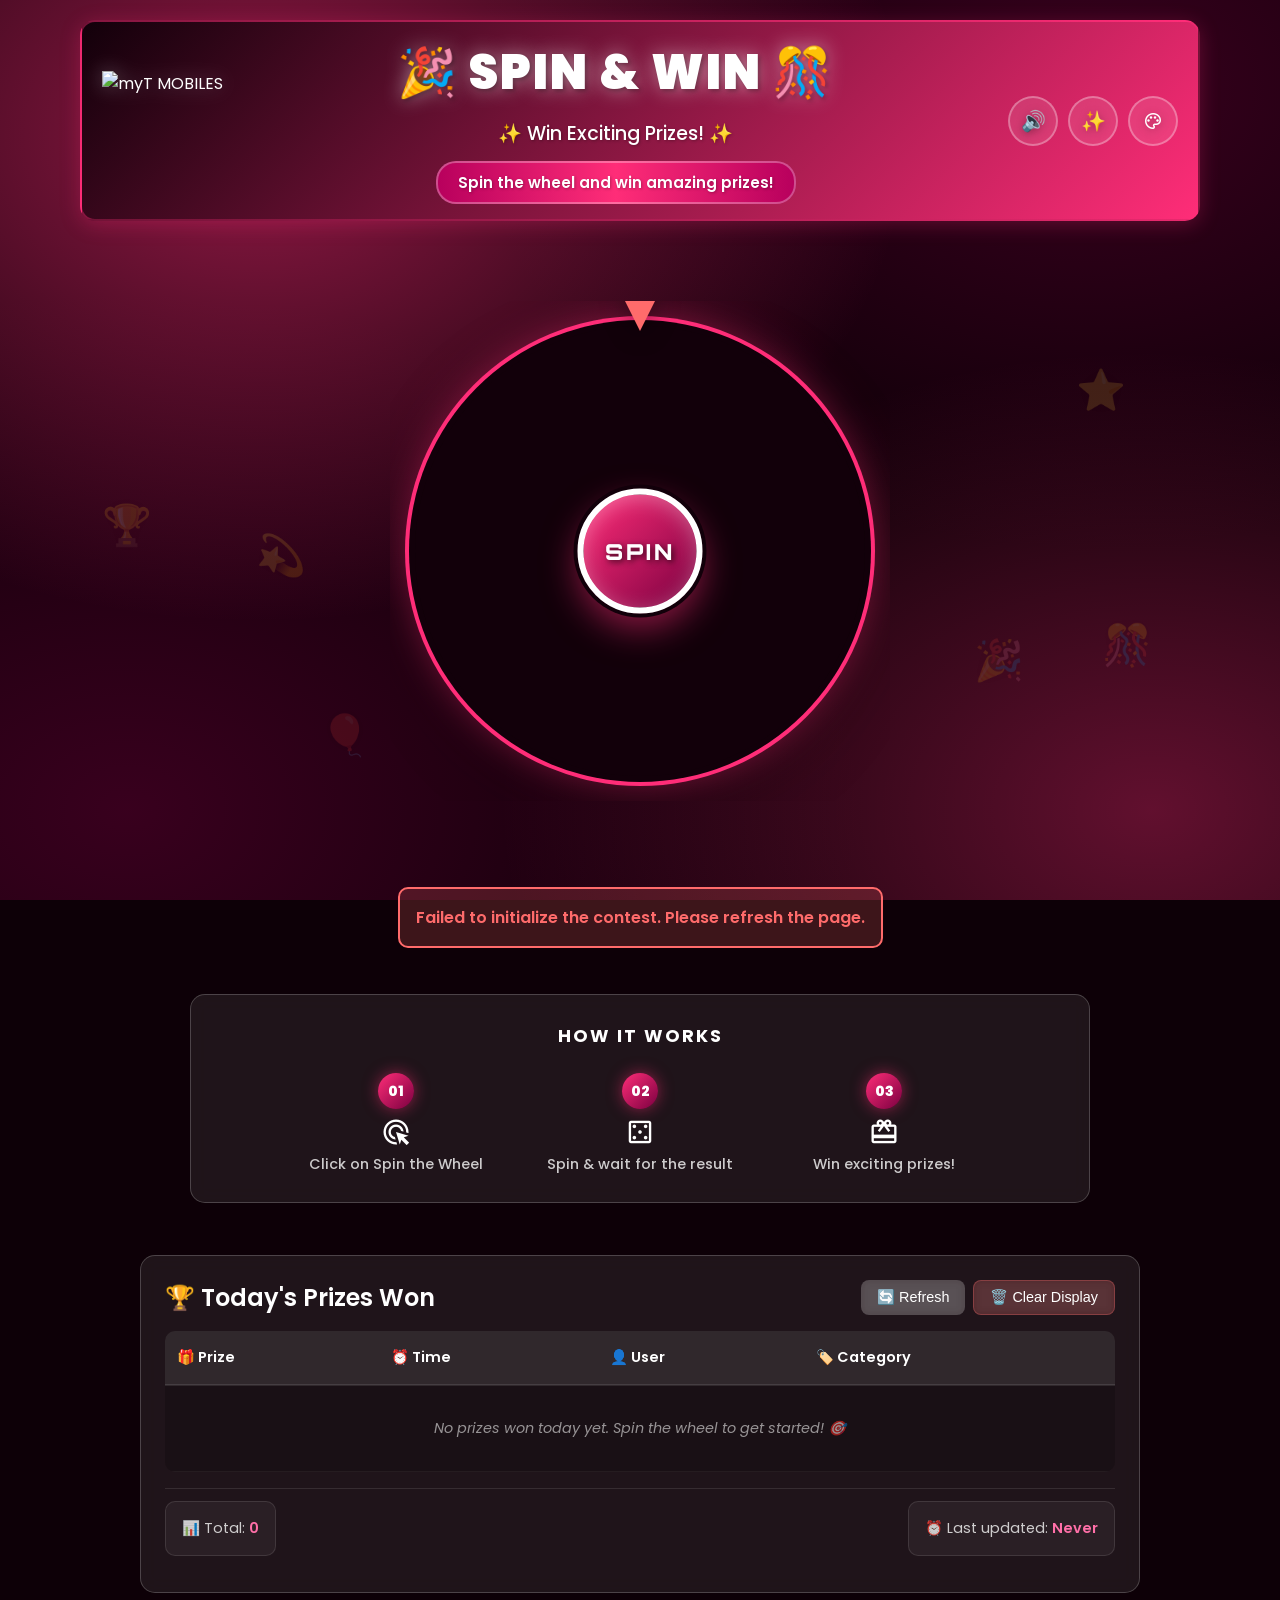
==== commit bd0c54f1: "feat: add How It Works section, Vodafone-style Material palette, redesign popup - Add a compact "How" ====
--- a/frontend/index.html
+++ b/frontend/index.html
@@ -38,7 +38,7 @@
     <link rel="icon" type="image/png" href="myt-mobiles-logo.png">
     
     <!-- Styles with cache busting -->
-    <link rel="stylesheet" href="style.css?v=17.0_neon_material">
+    <link rel="stylesheet" href="style.css?v=19.0_popup_redesign">
 </head>
 <body>
     <!-- Background Elements -->
@@ -103,6 +103,28 @@
                     <button class="wheel-center-button" id="spinButton">SPIN</button>
                 </div>
             </div>
+
+            <!-- How It Works -->
+            <div class="how-it-works">
+                <h3 class="how-it-works-title">How It Works</h3>
+                <div class="how-it-works-steps">
+                    <div class="step-item">
+                        <span class="step-number">01</span>
+                        <span class="step-icon material-symbol">ads_click</span>
+                        <p class="step-text">Click on Spin the Wheel</p>
+                    </div>
+                    <div class="step-item">
+                        <span class="step-number">02</span>
+                        <span class="step-icon material-symbol">casino</span>
+                        <p class="step-text">Spin &amp; wait for the result</p>
+                    </div>
+                    <div class="step-item">
+                        <span class="step-number">03</span>
+                        <span class="step-icon material-symbol">redeem</span>
+                        <p class="step-text">Win exciting prizes!</p>
+                    </div>
+                </div>
+            </div>
         </div>
     </div>
 
@@ -119,7 +141,6 @@
         <div class="modal" id="prizeModal">
             <div class="prize-emoji" id="prizeEmoji">🎁</div>
             <h2 class="prize-name" id="prizeName">Prize Name</h2>
-            <div class="prize-category" id="prizeCategory">Category</div>
             <div class="prize-display" id="prizeDisplay">
                 <!-- Prize details will be shown here -->
             </div>
@@ -432,7 +453,7 @@
             }
             
             // Force reload if version mismatch
-            const currentVersion = '12.0_neon_material_redesign';
+            const currentVersion = '14.0_popup_redesign';
             const storedVersion = localStorage.getItem('wheel_version');
             
             if (storedVersion && storedVersion !== currentVersion) {
--- a/frontend/style.css
+++ b/frontend/style.css
@@ -43,8 +43,14 @@
     --elevation-shadow: 0 8px 30px rgba(0, 0, 0, 0.4);
 }
 
-/* Material design mode: minimal, flat, light surfaces, no glow */
+/* Material design mode: minimal, flat, light surfaces, no glow.
+   Palette modeled on vodafone.com: signature red, bold sans-serif
+   headlines, generous white space, white cards with a soft shadow. */
 :root[data-design-mode="material"] {
+    --primary: #E60000;
+    --primary-light: #FF3333;
+    --primary-dark: #B30000;
+
     --text-primary: #1A1A2E;
     --text-secondary: #5F6368;
     --text-muted: #80838A;
@@ -85,7 +91,7 @@
 
 /* Material mode: flat, light, no glow blooms */
 [data-design-mode="material"] body {
-    background: #F5F5F7;
+    background: #FFFFFF;
     background-attachment: fixed;
 }
 
@@ -207,6 +213,11 @@
     border: none;
     box-shadow: var(--elevation-shadow);
     border-radius: 16px;
+    padding: 28px 32px;
+}
+
+[data-design-mode="material"] .main-content {
+    gap: 48px;
 }
 
 /* Logo positioned top-left */
@@ -904,21 +915,16 @@
     transform: scale(1);
 }
 
-.modal.rare-prize {
-    border-color: #ffd700;
-    box-shadow: 0 0 30px rgba(255, 215, 0, 0.5);
-    animation: modalGlow 2s ease-in-out infinite alternate;
-}
-
-@keyframes modalGlow {
-    0% { box-shadow: 0 20px 60px rgba(0, 0, 0, 0.5); }
-    100% { box-shadow: 0 0 30px rgba(255, 215, 0, 0.5); }
-}
-
-.prize-emoji {
+/* Scoped with #prizeModal - see .prize-name comment above for why */
+#prizeModal .prize-emoji {
     font-size: 4rem;
     margin-bottom: 1rem;
     animation: bounce 2s ease-in-out infinite;
+    filter: drop-shadow(0 0 12px rgba(255, 45, 120, 0.6));
+}
+
+[data-design-mode="material"] #prizeModal .prize-emoji {
+    filter: none;
 }
 
 @keyframes bounce {
@@ -1079,37 +1085,19 @@
     }
 }
 
-.prize-name {
+/* Scoped with #prizeModal so this reliably wins over the .prize-name /
+   .prize-emoji rules used for the (unrelated) daily-prizes-log table rows
+   further down this file, regardless of source order. */
+#prizeModal .prize-name {
     font-size: 1.8rem;
     font-weight: 800;
     margin-bottom: 0.5rem;
-    color: #4ecdc4;
-    text-shadow: 0 2px 10px rgba(78, 205, 196, 0.5);
-}
-
-.prize-category {
-    display: inline-block;
-    padding: 0.5rem 1rem;
-    border-radius: 25px;
-    font-size: 0.9rem;
-    font-weight: 600;
-    margin-bottom: 1rem;
-    text-transform: uppercase;
-}
-
-.prize-category.ultra_rare {
-    background: linear-gradient(45deg, #ffd700, #ffa500);
-    color: #000;
-}
-
-.prize-category.rare {
-    background: linear-gradient(45deg, #ff6b6b, #ff4757);
-    color: #fff;
-}
-
-.prize-category.common {
-    background: linear-gradient(45deg, #4ecdc4, #00d2d3);
-    color: #fff;
+    color: var(--text-primary);
+    text-shadow: 0 0 10px rgba(255, 45, 120, 0.6), 0 0 20px rgba(255, 45, 120, 0.4);
+}
+
+[data-design-mode="material"] #prizeModal .prize-name {
+    text-shadow: none;
 }
 
 .combo-display {
@@ -1149,7 +1137,7 @@
 }
 
 .close-button {
-    background: linear-gradient(135deg, #ff6b6b, #ee5a24);
+    background: linear-gradient(135deg, #FF2D78, #7A0040);
     color: white;
     border: none;
     padding: 0.8rem 2rem;
@@ -1159,13 +1147,13 @@
     cursor: pointer;
     margin-top: 1.5rem;
     transition: all 0.3s ease;
-    box-shadow: 0 4px 15px rgba(255, 107, 107, 0.3);
+    box-shadow: 0 4px 15px rgba(255, 45, 120, 0.4);
 }
 
 .close-button:hover {
-    background: linear-gradient(135deg, #ff5252, #e53e3e);
+    background: linear-gradient(135deg, #FF6FA8, #B8005D);
     transform: translateY(-2px);
-    box-shadow: 0 6px 20px rgba(255, 107, 107, 0.4);
+    box-shadow: 0 6px 20px rgba(255, 45, 120, 0.5);
 }
 
 [data-design-mode="material"] .close-button {
@@ -1252,6 +1240,93 @@
     text-align: center;
     color: #4ecdc4;
     font-weight: 600;
+}
+
+/* How It Works */
+.how-it-works {
+    width: 100%;
+    max-width: 900px;
+    margin: 0 auto;
+    padding: 1.75rem 1.5rem;
+    background: rgba(255, 255, 255, 0.08);
+    border-radius: 15px;
+    backdrop-filter: blur(10px);
+    border: 1px solid rgba(255, 255, 255, 0.2);
+}
+
+.how-it-works-title {
+    text-align: center;
+    color: var(--text-primary);
+    font-size: 1.1rem;
+    font-weight: 700;
+    letter-spacing: 2px;
+    text-transform: uppercase;
+    margin-bottom: 1.5rem;
+}
+
+.how-it-works-steps {
+    display: flex;
+    justify-content: center;
+    align-items: flex-start;
+    gap: 1.5rem;
+    flex-wrap: wrap;
+}
+
+.step-item {
+    flex: 1 1 180px;
+    max-width: 220px;
+    display: flex;
+    flex-direction: column;
+    align-items: center;
+    text-align: center;
+    gap: 0.5rem;
+}
+
+.step-number {
+    display: flex;
+    align-items: center;
+    justify-content: center;
+    width: 36px;
+    height: 36px;
+    border-radius: 50%;
+    background: linear-gradient(135deg, #FF2D78, #7A0040);
+    color: #FFFFFF;
+    font-weight: 800;
+    font-size: 0.9rem;
+    box-shadow: 0 0 15px rgba(255, 45, 120, 0.5);
+}
+
+.step-icon {
+    font-size: 30px;
+    color: var(--text-primary);
+}
+
+.step-text {
+    color: var(--text-secondary);
+    font-size: 0.9rem;
+    font-weight: 500;
+    line-height: 1.35;
+}
+
+[data-design-mode="material"] .how-it-works {
+    background: var(--surface) !important;
+    border: none;
+    box-shadow: var(--elevation-shadow);
+    backdrop-filter: none;
+    padding: 2.5rem 2rem;
+}
+
+[data-design-mode="material"] .how-it-works-title {
+    letter-spacing: 1px;
+}
+
+[data-design-mode="material"] .step-number {
+    background: var(--primary) !important;
+    box-shadow: none;
+}
+
+[data-design-mode="material"] .step-icon {
+    color: var(--primary);
 }
 
 /* Daily Prizes Log Styles */
@@ -1526,12 +1601,32 @@
         margin-top: 1.5rem;
     }
     
+    /* How It Works Mobile Styles */
+    .how-it-works {
+        /* Keep width:100% (inherited) - it's a flex item inside .main-content
+           (align-items:center), so width:auto would shrink-to-fit instead of
+           filling the row, which threw off centering/caused overflow */
+        max-width: calc(100% - 1rem);
+        margin: 0 0.5rem;
+        padding: 1.25rem 1rem;
+    }
+
+    .how-it-works-steps {
+        flex-direction: column;
+        align-items: center;
+        gap: 1.5rem;
+    }
+
+    .step-item {
+        max-width: 100%;
+    }
+
     /* Daily Prizes Log Mobile Styles */
     .daily-prizes-log-container {
         margin: 1rem 0.5rem;
         padding: 1rem;
     }
-    
+
     .daily-prizes-header {
         flex-direction: column;
         align-items: stretch;
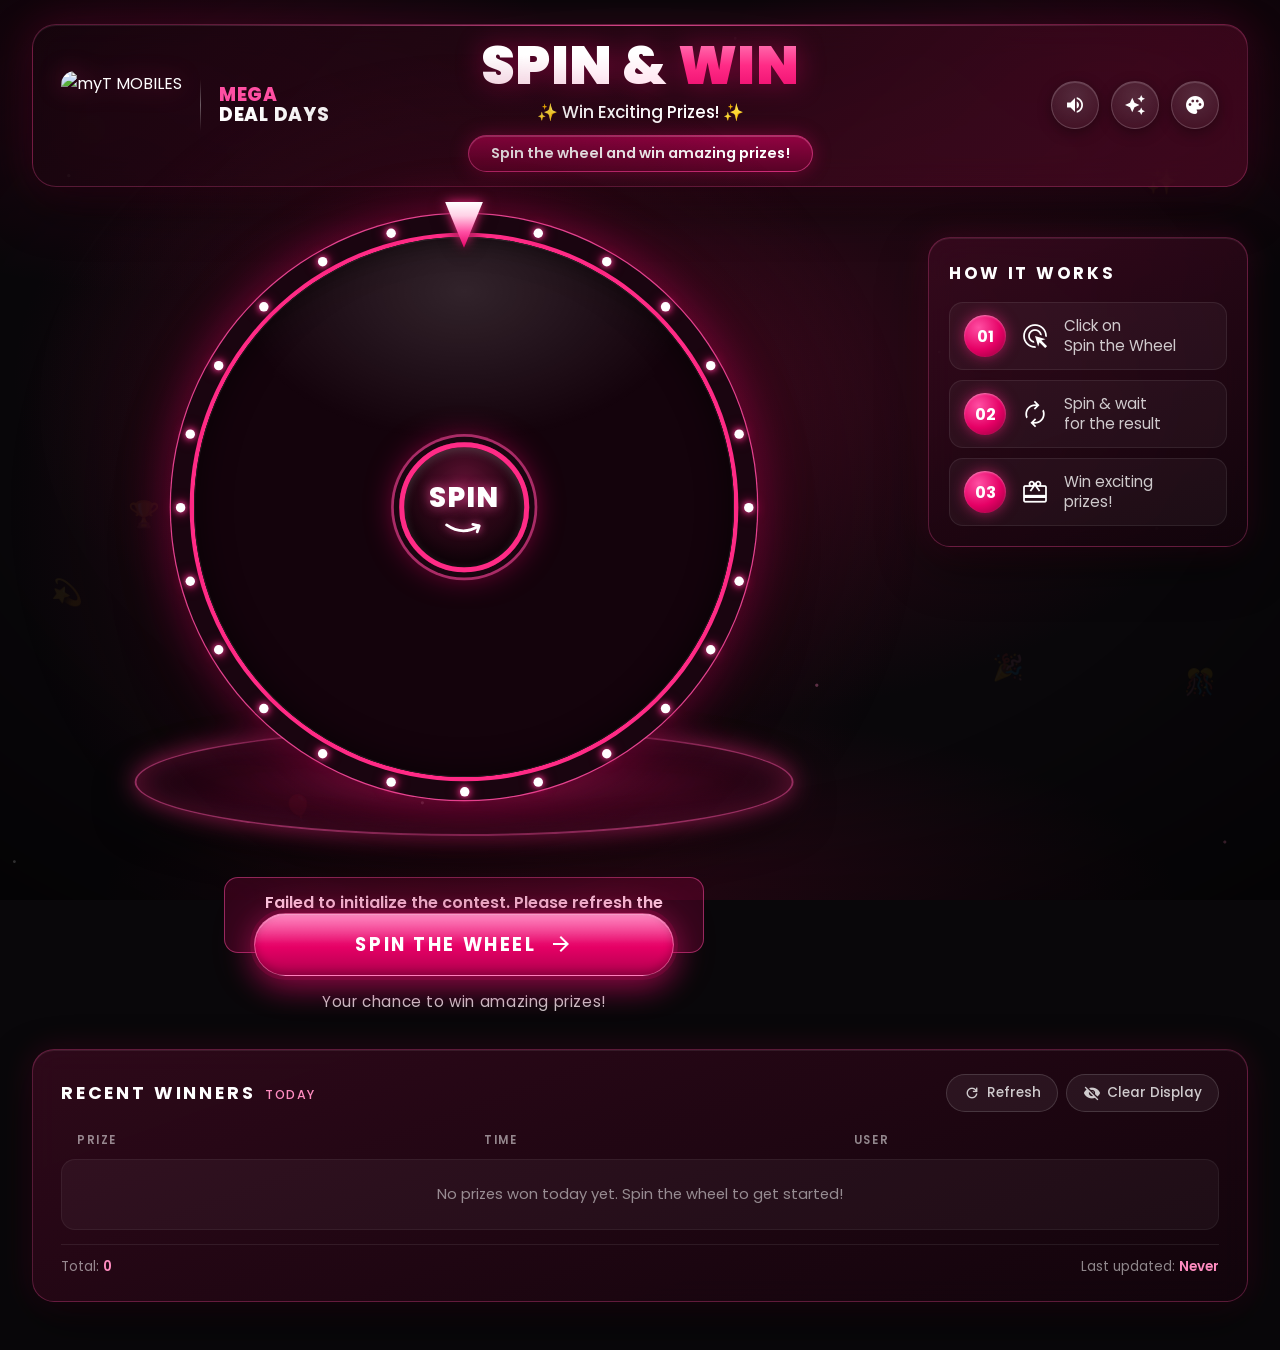
==== commit 58c24beb: "feat: cinematic Spin & Win redesign matching the approved mockup Visual-only rebuild of the customer" ====
--- a/frontend/index.html
+++ b/frontend/index.html
@@ -23,7 +23,13 @@
     </script>
 
     <!-- Fonts -->
-    <link href="https://fonts.googleapis.com/css2?family=Orbitron:wght@400;700;900&family=Poppins:wght@300;400;600;700;800;900&family=Material+Symbols+Outlined:opsz,wght,FILL,GRAD@24,400,1,0&display=swap" rel="stylesheet">
+    <link rel="preconnect" href="https://fonts.googleapis.com">
+    <link rel="preconnect" href="https://fonts.gstatic.com" crossorigin>
+    <link href="https://fonts.googleapis.com/css2?family=Poppins:wght@400;500;600;700;800;900&display=swap" rel="stylesheet">
+    <!-- Icon font subset to just the icons used on this page (a few KB).
+         Adding a prize icon in wheel.js's PRIZE_ICON_MAP? Add it here too,
+         keeping the list alphabetical. -->
+    <link href="https://fonts.googleapis.com/css2?family=Material+Symbols+Outlined:opsz,wght,FILL,GRAD@24,300..400,0..1,0&icon_names=ads_click,arrow_forward,auto_awesome,autorenew,battery_charging_full,blender,cake,cooking,dinner_dining,earbuds,eyeglasses,headphones,headset_mic,laptop,local_laundry_service,luggage,mode_fan,palette,redeem,refresh,settings,smartphone,soundbar,soup_kitchen,spa,spatial_audio,speaker,sports_esports,theaters,tv,visibility_off,volume_off,volume_up,watch&display=block" rel="stylesheet">
 
     <!-- Meta tags -->
     <meta name="description" content="myT MOBILES Spin & Win - Win amazing prizes with every spin!">
@@ -31,14 +37,14 @@
     <meta name="author" content="myT MOBILES">
     
     <!-- PWA Meta -->
-    <meta name="theme-color" content="#12000A">
+    <meta name="theme-color" content="#09070A">
     <link rel="manifest" href="manifest.json">
     
     <!-- Favicon -->
     <link rel="icon" type="image/png" href="myt-mobiles-logo.png">
     
     <!-- Styles with cache busting -->
-    <link rel="stylesheet" href="style.css?v=19.0_popup_redesign">
+    <link rel="stylesheet" href="style.css?v=20.0_cinematic">
 </head>
 <body>
     <!-- Background Elements -->
@@ -56,76 +62,85 @@
     <!-- Main Container -->
     <div class="container">
         <!-- Header -->
-        <div class="header">
+        <header class="header">
             <!-- Top Navigation -->
             <div class="top-nav">
                 <div class="brand-logo">
                     <img src="myt-mobiles-logo.png" alt="myT MOBILES" class="logo-img">
+                    <span class="brand-divider" aria-hidden="true"></span>
+                    <span class="brand-tagline">Mega<br>Deal Days</span>
                 </div>
                 <div class="title-section">
-                    <h1 class="main-title">🎉 SPIN & WIN 🎊</h1>
-                    <p class="subtitle">✨ myT Mobiles Special Offer - Win Exciting Prizes! ✨</p>
+                    <h1 class="main-title"><span class="title-lead">SPIN &amp; </span><span class="title-accent">WIN</span></h1>
+                    <p class="subtitle">✨ Win Exciting Prizes! ✨</p>
                     <p class="offer-period">Spin the wheel and win amazing prizes!</p>
                 </div>
                 <div class="control-buttons">
                     <button class="control-btn" id="soundToggle" title="Toggle Sound">
-                        <span class="control-icon">🔊</span>
+                        <span class="control-icon material-symbol">volume_up</span>
                     </button>
                     <button class="control-btn" id="effectsToggle" title="Toggle Effects">
-                        <span class="control-icon">✨</span>
+                        <span class="control-icon material-symbol">auto_awesome</span>
                     </button>
                     <button class="control-btn" id="designModeToggle" title="Switch design (Neon / Material)" onclick="toggleDesignMode()">
                         <span class="control-icon material-symbol" id="designModeIcon">palette</span>
                     </button>
                     <button class="control-btn" id="adminBtn" onclick="openAdminPanel()" title="Admin Panel" style="display: none;">
-                        <span class="control-icon">⚙️</span>
+                        <span class="control-icon material-symbol">settings</span>
                     </button>
                 </div>
             </div>
-        </div>
-
-        <!-- Main Content -->
-        <div class="main-content">
-            <!-- Wheel Section -->
-            <div class="wheel-container">
-                <div class="wheel-pointer" id="wheelPointer"></div>
-                <div class="wheel-sparks" id="wheelSparks">
-                    <div class="spark"></div>
-                    <div class="spark"></div>
-                    <div class="spark"></div>
-                    <div class="spark"></div>
-                    <div class="spark"></div>
+        </header>
+
+        <!-- Main Content: wheel stage + How It Works side card -->
+        <main class="main-content">
+            <section class="wheel-stage">
+                <div class="wheel-container">
+                    <div class="wheel-pointer" id="wheelPointer"></div>
+                    <div class="wheel-sparks" id="wheelSparks">
+                        <div class="spark"></div>
+                        <div class="spark"></div>
+                        <div class="spark"></div>
+                        <div class="spark"></div>
+                        <div class="spark"></div>
+                    </div>
+                    <div class="wheel" id="wheel">
+                        <div class="wheel-inner" id="wheelInner">
+                            <!-- Segments will be generated dynamically -->
+                        </div>
+                        <button class="wheel-center-button" id="spinButton">SPIN</button>
+                    </div>
                 </div>
-                <div class="wheel" id="wheel">
-                    <div class="wheel-inner" id="wheelInner">
-                        <!-- Segments will be generated dynamically -->
-                    </div>
-                    <button class="wheel-center-button" id="spinButton">SPIN</button>
-                </div>
-            </div>
+
+                <!-- Secondary CTA: triggers the same spin as the center button -->
+                <button class="spin-cta" id="spinCta" type="button" onclick="document.getElementById('spinButton').click()">
+                    Spin the Wheel <span class="material-symbol" aria-hidden="true">arrow_forward</span>
+                </button>
+                <p class="spin-caption">Your chance to win amazing prizes!</p>
+            </section>
 
             <!-- How It Works -->
-            <div class="how-it-works">
+            <aside class="how-it-works">
                 <h3 class="how-it-works-title">How It Works</h3>
-                <div class="how-it-works-steps">
-                    <div class="step-item">
+                <ol class="how-it-works-steps">
+                    <li class="step-item">
                         <span class="step-number">01</span>
                         <span class="step-icon material-symbol">ads_click</span>
-                        <p class="step-text">Click on Spin the Wheel</p>
-                    </div>
-                    <div class="step-item">
+                        <p class="step-text">Click on<br>Spin the Wheel</p>
+                    </li>
+                    <li class="step-item">
                         <span class="step-number">02</span>
-                        <span class="step-icon material-symbol">casino</span>
-                        <p class="step-text">Spin &amp; wait for the result</p>
-                    </div>
-                    <div class="step-item">
+                        <span class="step-icon material-symbol">autorenew</span>
+                        <p class="step-text">Spin &amp; wait<br>for the result</p>
+                    </li>
+                    <li class="step-item">
                         <span class="step-number">03</span>
                         <span class="step-icon material-symbol">redeem</span>
-                        <p class="step-text">Win exciting prizes!</p>
-                    </div>
-                </div>
-            </div>
-        </div>
+                        <p class="step-text">Win exciting<br>prizes!</p>
+                    </li>
+                </ol>
+            </aside>
+        </main>
     </div>
 
     <!-- Loading Overlay -->
@@ -139,7 +154,7 @@
     <!-- Prize Modal -->
     <div class="modal-overlay" id="modalOverlay">
         <div class="modal" id="prizeModal">
-            <div class="prize-emoji" id="prizeEmoji">🎁</div>
+            <div class="prize-emoji material-symbol" id="prizeEmoji">redeem</div>
             <h2 class="prize-name" id="prizeName">Prize Name</h2>
             <div class="prize-display" id="prizeDisplay">
                 <!-- Prize details will be shown here -->
@@ -148,39 +163,38 @@
         </div>
     </div>
 
-    <!-- Daily Prizes Log -->
-    <div class="daily-prizes-log-container">
+    <!-- Recent Winners (today's prizes won) -->
+    <section class="daily-prizes-log-container">
         <div class="daily-prizes-header">
-            <h3>🏆 Today's Prizes Won</h3>
+            <h3>Recent Winners <span class="log-subtitle">Today</span></h3>
             <div class="log-controls">
-                <button id="refreshLogBtn" class="log-btn">🔄 Refresh</button>
-                <button id="clearLogBtn" class="log-btn clear-btn">🗑️ Clear Display</button>
+                <button id="refreshLogBtn" class="log-btn"><span class="material-symbol" aria-hidden="true">refresh</span> Refresh</button>
+                <button id="clearLogBtn" class="log-btn clear-btn"><span class="material-symbol" aria-hidden="true">visibility_off</span> Clear Display</button>
             </div>
         </div>
-        
+
         <div class="daily-prizes-table-container">
             <table class="daily-prizes-table" id="dailyPrizesTable">
                 <thead>
                     <tr>
-                        <th>🎁 Prize</th>
-                        <th>⏰ Time</th>
-                        <th>👤 User</th>
-                        <th>🏷️ Category</th>
+                        <th>Prize</th>
+                        <th>Time</th>
+                        <th>User</th>
                     </tr>
                 </thead>
                 <tbody id="dailyPrizesTableBody">
                     <tr class="no-data-row">
-                        <td colspan="4">No prizes won today yet. Spin the wheel to get started! 🎯</td>
+                        <td colspan="3">No prizes won today yet. Spin the wheel to get started!</td>
                     </tr>
                 </tbody>
             </table>
         </div>
-        
+
         <div class="log-stats" id="logStats">
-            <span class="stat-item">📊 Total: <span id="totalPrizesCount">0</span></span>
-            <span class="stat-item">⏰ Last updated: <span id="lastUpdated">Never</span></span>
+            <span class="log-stat">Total: <span id="totalPrizesCount">0</span></span>
+            <span class="log-stat">Last updated: <span id="lastUpdated">Never</span></span>
         </div>
-    </div>
+    </section>
 
     <!-- Scripts -->
     <script>
@@ -406,10 +420,10 @@
     </script>
 
     <!-- Theme Manager - Load before wheel.js -->
-    <script src="theme-manager.js?v=2.0_neon"></script>
+    <script src="theme-manager.js?v=3.0_cinematic"></script>
 
     <!-- Script with cache busting -->
-    <script src="wheel.js?v=15.0_neon_icons"></script>
+    <script src="wheel.js?v=16.0_cinematic"></script>
     
     <!-- Socket.IO for real-time updates -->
     <script src="https://cdn.socket.io/4.7.2/socket.io.min.js"></script>
@@ -453,7 +467,7 @@
             }
             
             // Force reload if version mismatch
-            const currentVersion = '14.0_popup_redesign';
+            const currentVersion = '15.0_cinematic_redesign';
             const storedVersion = localStorage.getItem('wheel_version');
             
             if (storedVersion && storedVersion !== currentVersion) {
--- a/frontend/style.css
+++ b/frontend/style.css
@@ -1,421 +1,422 @@
-/* Themed Spin & Win - v17.0 */
-/* myT MOBILES - Dynamic Theme Support */
-/* Default design: Neon Magenta (dark). Toggle to Material via data-design-mode="material" */
+/* myT MOBILES - Spin & Win - v20.0
+ *
+ * Default design: "Neon" - a dark, cinematic promo stage with a large
+ * glowing wheel, glass panels and pink bloom. Toggle to the flat,
+ * Vodafone-inspired "Material" design via data-design-mode="material" on
+ * <html> (see the design-mode script in index.html).
+ *
+ * theme-manager.js paints the page background and header tint inline from
+ * the active theme (admin-configurable, per special event), so those two
+ * are only fallbacks here. Everything else - depth, glow, glass - is CSS.
+ */
 
 :root {
-    /* Default theme colors - Neon Magenta */
-    --primary: #FF2D78;
-    --primary-light: #FF6FA8;
-    --primary-dark: #B8005D;
-    --secondary: #0D0007;
-    --white: #FFFFFF;
-    --accent: #FF80B5;
-
-    /* Legacy color variables (for backward compatibility) */
-    --saffron: #FF2D78;
-    --saffron-light: #FF6FA8;
-    --cream: #0D0007;
-    --green: #B8005D;
-    --green-light: #FF66A3;
-    --navy: #9E0052;
-    --saffron-dark: #B8005D;
-    --green-dark: #9E0052;
-
-    /* Theme-controlled variables (can be overridden by ThemeManager) */
-    --theme-bg-primary: #FF2D78;
-    --theme-bg-secondary: #0D0007;
-    --theme-bg-tertiary: #7A0040;
-    --header-bg-color: #12000A;
-    --header-gradient-end: #FF2D78;
-    --header-text-color: #FFFFFF;
-    --wheel-border-color: #FF2D78;
-    --wheel-text-color: #FFFFFF;
-
-    /* Text colors - Neon (dark) mode: light text on dark surfaces */
+    /* Brand palette */
+    --ink: #09070A;
+    --ink-2: #16050D;
+    --burgundy: #300716;
+    --wine: #650A2C;
+    --primary: #E50065;
+    --primary-light: #FF4FA3;
+    --primary-hot: #FF2B86;
+    --primary-dark: #9E0047;
+
     --text-primary: #FFFFFF;
     --text-secondary: rgba(255, 255, 255, 0.78);
-    --text-muted: rgba(255, 255, 255, 0.55);
-    --accent-color: var(--primary-light);
-
-    /* Surface/elevation tokens, used by Material mode below */
-    --surface: rgba(255, 255, 255, 0.1);
-    --surface-border: rgba(255, 255, 255, 0.2);
-    --elevation-shadow: 0 8px 30px rgba(0, 0, 0, 0.4);
-}
-
-/* Material design mode: minimal, flat, light surfaces, no glow.
-   Palette modeled on vodafone.com: signature red, bold sans-serif
-   headlines, generous white space, white cards with a soft shadow. */
+    --text-muted: rgba(255, 255, 255, 0.52);
+    --accent-color: #FF8CC0;
+
+    /* Glass panel */
+    --glass-bg: linear-gradient(160deg, rgba(62, 10, 33, 0.7), rgba(20, 4, 12, 0.78));
+    --glass-border: rgba(255, 79, 163, 0.28);
+    --glass-shadow:
+        0 20px 50px rgba(0, 0, 0, 0.45),
+        0 0 32px rgba(229, 0, 101, 0.16),
+        inset 0 1px 0 rgba(255, 255, 255, 0.08);
+
+    /* Wheel geometry - everything around the wheel scales from these */
+    --wheel-size: clamp(280px, min(86vw, 60vh), 620px);
+    --ring: calc(var(--wheel-size) * 0.045);
+    --stage-top: 22px;
+
+    /* Used by Material mode */
+    --surface: #FFFFFF;
+    --surface-border: rgba(0, 0, 0, 0.08);
+    --elevation-shadow: 0 1px 3px rgba(0, 0, 0, 0.12), 0 1px 2px rgba(0, 0, 0, 0.24);
+
+    /* Legacy variables still set by theme-manager.js */
+    --theme-bg-primary: #E50065;
+    --theme-bg-secondary: #09070A;
+    --theme-bg-tertiary: #650A2C;
+    --header-bg-color: #16050D;
+    --header-gradient-end: #650A2C;
+    --header-text-color: #FFFFFF;
+    --wheel-border-color: #FF2B86;
+    --wheel-text-color: #FFFFFF;
+}
+
+/* Material: flat, light surfaces, no glow. Palette modeled on vodafone.com -
+   signature red, bold headlines, generous white space. */
 :root[data-design-mode="material"] {
     --primary: #E60000;
     --primary-light: #FF3333;
+    --primary-hot: #E60000;
     --primary-dark: #B30000;
 
     --text-primary: #1A1A2E;
     --text-secondary: #5F6368;
     --text-muted: #80838A;
-    --accent-color: var(--primary);
-
-    --surface: #FFFFFF;
-    --surface-border: rgba(0, 0, 0, 0.08);
-    --elevation-shadow: 0 1px 3px rgba(0, 0, 0, 0.12), 0 1px 2px rgba(0, 0, 0, 0.24);
-}
-
-* {
+    --accent-color: #E60000;
+
+    --glass-bg: #FFFFFF;
+    --glass-border: rgba(0, 0, 0, 0.06);
+    --glass-shadow: var(--elevation-shadow);
+}
+
+*,
+*::before,
+*::after {
     margin: 0;
     padding: 0;
     box-sizing: border-box;
 }
 
 body {
-    font-family: 'Poppins', 'Inter', sans-serif;
-    /* Neon Magenta glow gradient (theme-manager.js applies the live theme's
-       colors over this at runtime - this is the pre-JS/fallback look) */
+    font-family: 'Poppins', sans-serif;
+    /* Fallback stage - theme-manager.js replaces this inline */
     background:
-        radial-gradient(ellipse at 20% 15%, rgba(255, 45, 120, 0.55) 0%, transparent 45%),
-        radial-gradient(ellipse at 85% 10%, rgba(122, 0, 64, 0.4) 0%, transparent 40%),
-        radial-gradient(ellipse at 10% 90%, rgba(122, 0, 64, 0.4) 0%, transparent 45%),
-        radial-gradient(ellipse at 90% 90%, rgba(255, 45, 120, 0.35) 0%, transparent 40%),
-        radial-gradient(ellipse at 50% 45%, rgba(13, 0, 7, 0.85) 0%, #0D0007 100%);
-    background-color: #0D0007;
+        radial-gradient(ellipse 70% 55% at 50% 42%, rgba(101, 10, 44, 0.55) 0%, transparent 70%),
+        radial-gradient(ellipse 60% 30% at 50% 100%, rgba(101, 10, 44, 0.35) 0%, transparent 70%),
+        var(--ink);
+    background-color: var(--ink);
     background-attachment: fixed;
+    color: var(--text-primary);
     min-height: 100vh;
-    overflow-x: auto;
-    overflow-y: auto;
     position: relative;
-    color: var(--text-primary);
-    width: 100%;
-    max-width: 100vw;
-    transition: background-color 0.3s ease;
-}
-
-/* Material mode: flat, light, no glow blooms */
-[data-design-mode="material"] body {
-    background: #FFFFFF;
-    background-attachment: fixed;
-}
-
-[data-design-mode="material"] .background-elements {
-    display: none;
-}
-
-/* Background Elements */
+    overflow-x: hidden;
+}
+
+/* Drifting sparkle particles (behind all content) */
+body::before {
+    content: '';
+    position: fixed;
+    inset: -40px;
+    z-index: -1;
+    pointer-events: none;
+    background-image:
+        radial-gradient(circle at 8% 22%, rgba(255, 255, 255, 0.8) 0 1.2px, transparent 2px),
+        radial-gradient(circle at 17% 64%, rgba(255, 140, 192, 0.8) 0 1px, transparent 2px),
+        radial-gradient(circle at 26% 12%, rgba(255, 255, 255, 0.6) 0 0.8px, transparent 1.6px),
+        radial-gradient(circle at 34% 86%, rgba(255, 255, 255, 0.7) 0 1px, transparent 2px),
+        radial-gradient(circle at 44% 30%, rgba(255, 79, 163, 0.7) 0 1.1px, transparent 2px),
+        radial-gradient(circle at 57% 8%, rgba(255, 255, 255, 0.7) 0 0.9px, transparent 1.8px),
+        radial-gradient(circle at 63% 74%, rgba(255, 140, 192, 0.7) 0 1.2px, transparent 2px),
+        radial-gradient(circle at 72% 40%, rgba(255, 255, 255, 0.5) 0 0.8px, transparent 1.6px),
+        radial-gradient(circle at 81% 18%, rgba(255, 79, 163, 0.8) 0 1.2px, transparent 2px),
+        radial-gradient(circle at 88% 58%, rgba(255, 255, 255, 0.7) 0 1px, transparent 2px),
+        radial-gradient(circle at 93% 90%, rgba(255, 140, 192, 0.6) 0 1px, transparent 2px),
+        radial-gradient(circle at 4% 92%, rgba(255, 255, 255, 0.6) 0 0.9px, transparent 1.8px);
+    opacity: 0.5;
+    animation: particlesDrift 30s ease-in-out infinite alternate;
+}
+
+/* Vignette toward the edges */
+body::after {
+    content: '';
+    position: fixed;
+    inset: 0;
+    z-index: -1;
+    pointer-events: none;
+    background: radial-gradient(ellipse 85% 80% at 50% 45%, transparent 55%, rgba(0, 0, 0, 0.62) 100%);
+}
+
+@keyframes particlesDrift {
+    0% { transform: translate3d(0, 0, 0); opacity: 0.4; }
+    50% { opacity: 0.6; }
+    100% { transform: translate3d(-24px, -36px, 0); opacity: 0.45; }
+}
+
+body.spinning {
+    overflow: hidden;
+}
+
+/* Theme-configurable floating decorations, kept very faint */
 .background-elements {
     position: fixed;
-    top: 0;
-    left: 0;
-    width: 100%;
-    height: 100%;
+    inset: 0;
     pointer-events: none;
-    z-index: 1;
+    z-index: 0;
 }
 
 .floating-element {
     position: absolute;
-    font-size: 2.5rem;
-    opacity: 0.15;
-    animation: smoothFloat 8s ease-in-out infinite;
-    filter: drop-shadow(0 0 8px rgba(0, 0, 0, 0.1));
-}
-
-.floating-element:nth-child(1) {
-    top: 10%;
-    left: 10%;
-    animation-delay: 0s;
-}
-
-.floating-element:nth-child(2) {
-    top: 15%;
-    right: 15%;
-    animation-delay: 1s;
-}
-
-.floating-element:nth-child(3) {
-    bottom: 35%;
-    left: 20%;
-    animation-delay: 2s;
-}
-
-.floating-element:nth-child(4) {
-    bottom: 25%;
-    right: 10%;
-    animation-delay: 3s;
-}
-
-.floating-element:nth-child(5) {
-    top: 55%;
-    left: 8%;
-    animation-delay: 4s;
-}
-
-.floating-element:nth-child(6) {
-    top: 40%;
-    right: 12%;
-    animation-delay: 2.5s;
-}
-
-.floating-element:nth-child(7) {
-    bottom: 15%;
-    left: 25%;
-    animation-delay: 5s;
-}
-
-.floating-element:nth-child(8) {
-    top: 70%;
-    right: 20%;
-    animation-delay: 6s;
-}
+    font-size: 1.6rem;
+    opacity: 0.07;
+    filter: blur(0.5px);
+    animation: smoothFloat 12s ease-in-out infinite;
+}
+
+.floating-element:nth-child(1) { top: 12%; left: 6%; animation-delay: 0s; }
+.floating-element:nth-child(2) { top: 18%; right: 8%; animation-delay: 1.5s; }
+.floating-element:nth-child(3) { bottom: 32%; left: 4%; animation-delay: 3s; }
+.floating-element:nth-child(4) { bottom: 22%; right: 5%; animation-delay: 4.5s; }
+.floating-element:nth-child(5) { top: 55%; left: 10%; animation-delay: 6s; }
+.floating-element:nth-child(6) { top: 42%; right: 12%; animation-delay: 2.5s; }
+.floating-element:nth-child(7) { bottom: 8%; left: 22%; animation-delay: 7.5s; }
+.floating-element:nth-child(8) { top: 72%; right: 20%; animation-delay: 9s; }
 
 @keyframes smoothFloat {
-    0%, 100% {
-        transform: translateY(0px) rotate(0deg) scale(1);
-        opacity: 0.15;
-    }
-    50% {
-        transform: translateY(-30px) rotate(180deg) scale(1.2);
-        opacity: 0.25;
-    }
-}
-
-/* Container */
-.container {
-    max-width: 1200px;
-    margin: 0 auto;
-    padding: 20px 40px; /* Added horizontal padding for wheel box-shadow */
-    position: relative;
-    z-index: 10;
-    width: 100%;
-    box-sizing: border-box;
-}
-
-/* Header */
-.header {
-    margin-bottom: 40px;
-}
-
-/* Top Navigation Bar */
-.top-nav {
-    display: flex;
-    justify-content: space-between;
-    align-items: center;
-    margin-bottom: 30px;
-    padding: 15px 20px;
-    background: linear-gradient(135deg, rgba(18, 0, 10, 0.9), rgba(255, 45, 120, 0.85));
-    backdrop-filter: blur(10px);
-    border-radius: 15px;
-    border: 2px solid rgba(255, 45, 120, 0.4);
-    box-shadow: 0 4px 20px rgba(255, 45, 120, 0.25);
-    transition: background 0.3s ease, border-color 0.3s ease, box-shadow 0.3s ease;
-}
-
-[data-design-mode="material"] .top-nav {
-    background: var(--surface) !important;
-    border: none;
-    box-shadow: var(--elevation-shadow);
-    border-radius: 16px;
-    padding: 28px 32px;
-}
-
-[data-design-mode="material"] .main-content {
-    gap: 48px;
-}
-
-/* Logo positioned top-left */
-.brand-logo {
-    display: flex;
-    align-items: center;
-}
-
-.logo-img {
-    height: 100px;
-    width: auto;
-    filter: drop-shadow(0 0 10px rgba(255, 255, 255, 0.3));
-    transition: all 0.3s ease;
-    cursor: pointer;
-}
-
-.logo-img:hover {
-    filter: drop-shadow(0 0 15px rgba(255, 20, 147, 0.5));
-    transform: scale(1.05);
-}
-
-/* Title Section */
-.title-section {
-    text-align: center;
-}
-
-.main-title {
-    font-size: 2.5rem;
-    font-weight: 900;
-    color: #FFFFFF;
-    text-shadow: 2px 2px 4px rgba(0, 0, 0, 0.3), 0 0 20px rgba(255, 255, 255, 0.5);
-    margin-bottom: 10px;
-    letter-spacing: 2px;
-    animation: neonTitlePulse 2.5s ease-in-out infinite alternate;
-}
-
-[data-design-mode="material"] .main-title {
-    color: var(--text-primary) !important;
-    text-shadow: none;
-    letter-spacing: 0.5px;
-    animation: none;
-}
-
-@keyframes tricolorShift {
-    0% { background-position: 0% 50%; }
-    50% { background-position: 100% 50%; }
-    100% { background-position: 0% 50%; }
-}
-
-.subtitle {
-    font-size: 1.2rem;
-    color: #FFFFFF;
-    font-weight: 500;
-    text-shadow: 1px 1px 3px rgba(0, 0, 0, 0.3);
-    margin-bottom: 5px;
-}
-
-[data-design-mode="material"] .subtitle {
-    color: var(--text-secondary) !important;
-    text-shadow: none;
-}
-
-/* Offer period banner */
-.offer-period {
-    font-size: 0.95rem;
-    color: #FFFFFF;
-    font-weight: 600;
-    text-shadow: 1px 1px 3px rgba(0, 0, 0, 0.3);
-    background: linear-gradient(90deg, #B8005D, #FF2D78, #B8005D);
-    padding: 8px 20px;
-    border-radius: 20px;
-    display: inline-block;
-    margin-top: 0.5rem;
-    border: 2px solid rgba(255, 255, 255, 0.3);
-    animation: subtlePulse 2s ease-in-out infinite;
-}
-
-[data-design-mode="material"] .offer-period {
-    background: var(--surface) !important;
-    color: var(--text-primary);
-    text-shadow: none;
-    border: 1px solid var(--surface-border);
-    box-shadow: none !important;
-    animation: none;
-}
-
-@keyframes subtlePulse {
-    0%, 100% {
-        transform: scale(1);
-        box-shadow: 0 0 10px rgba(255, 45, 120, 0.3);
-    }
-    50% {
-        transform: scale(1.05);
-        box-shadow: 0 0 20px rgba(255, 45, 120, 0.5);
-    }
-}
-
-/* Control Buttons */
-.control-buttons {
-    display: flex;
-    gap: 10px;
-    align-items: center;
-}
-
-.control-btn {
-    width: 50px;
-    height: 50px;
-    border: 2px solid rgba(255, 255, 255, 0.3);
-    border-radius: 50%;
-    background: rgba(255, 255, 255, 0.1);
-    backdrop-filter: blur(10px);
-    cursor: pointer;
-    transition: all 0.3s ease;
-    display: flex;
-    align-items: center;
-    justify-content: center;
-    position: relative;
-    overflow: hidden;
-}
-
-.control-btn:hover {
-    border-color: rgba(255, 255, 255, 0.6);
-    background: rgba(255, 255, 255, 0.2);
-    transform: scale(1.1);
-}
-
-.control-btn:active {
-    transform: scale(0.95);
-}
-
-.control-btn.disabled {
-    opacity: 0.5;
-    border-color: rgba(255, 255, 255, 0.2);
-    background: rgba(255, 255, 255, 0.05);
-}
-
-[data-design-mode="material"] .control-btn {
-    border-color: var(--surface-border);
-    background: var(--surface);
-    box-shadow: var(--elevation-shadow);
-}
-
-[data-design-mode="material"] .control-btn:hover {
-    border-color: rgba(0, 0, 0, 0.15);
-    background: #FAFAFA;
-}
-
-[data-design-mode="material"] .control-icon {
-    filter: none;
-}
-
-.control-btn.disabled:hover {
-    transform: scale(1);
-}
-
-.control-icon {
-    font-size: 20px;
-    filter: drop-shadow(0 2px 4px rgba(0, 0, 0, 0.3));
-    transition: all 0.3s ease;
-}
-
-/* Material Symbols glyph icons (design-mode toggle, wheel wedge icons) */
+    0%, 100% { transform: translateY(0) rotate(0deg); }
+    50% { transform: translateY(-24px) rotate(12deg); }
+}
+
 .material-symbol {
     font-family: 'Material Symbols Outlined';
     font-weight: normal;
     font-style: normal;
     line-height: 1;
-    color: #FFFFFF;
-}
-
-[data-design-mode="material"] .material-symbol {
-    color: var(--text-primary);
-}
-
-.control-btn.disabled .control-icon {
+    letter-spacing: normal;
+    text-transform: none;
+    white-space: nowrap;
+    font-feature-settings: 'liga';
+    font-variation-settings: 'FILL' 1, 'wght' 400;
+    -webkit-font-smoothing: antialiased;
+}
+
+/* ========================================================================
+   Layout
+   ======================================================================== */
+
+.container {
     position: relative;
-}
-
-/* Strike-through effect for disabled buttons */
-.control-btn.disabled .control-icon::before {
+    z-index: 1;
+    max-width: 1320px;
+    margin: 0 auto;
+    padding: 24px 32px 8px;
+}
+
+.header {
+    margin-bottom: 4px;
+}
+
+.main-content {
+    display: grid;
+    grid-template-columns: minmax(0, 1fr) 320px;
+    align-items: center;
+    gap: 32px;
+}
+
+.wheel-stage {
+    display: flex;
+    flex-direction: column;
+    align-items: center;
+    min-width: 0;
+}
+
+/* ========================================================================
+   Header - glass promo panel
+   ======================================================================== */
+
+.top-nav {
+    position: relative;
+    display: grid;
+    grid-template-columns: 1fr auto 1fr;
+    align-items: center;
+    gap: 24px;
+    padding: 14px 28px;
+    border-radius: 24px;
+    /* theme-manager.js sets the tint inline; this is the fallback */
+    background: linear-gradient(135deg, rgba(22, 5, 13, 0.72), rgba(101, 10, 44, 0.5));
+    border: 1px solid var(--glass-border);
+    box-shadow:
+        0 20px 50px rgba(0, 0, 0, 0.45),
+        0 0 40px rgba(229, 0, 101, 0.2),
+        inset 0 1px 0 rgba(255, 255, 255, 0.08);
+    backdrop-filter: blur(16px);
+    -webkit-backdrop-filter: blur(16px);
+    overflow: hidden;
+}
+
+/* Hairline pink sheen along the top edge */
+.top-nav::before {
     content: '';
     position: absolute;
-    top: 50%;
-    left: 0;
-    right: 0;
+    top: 0;
+    left: 12%;
+    right: 12%;
+    height: 1px;
+    background: linear-gradient(90deg, transparent, rgba(255, 79, 163, 0.8), transparent);
+}
+
+.brand-logo {
+    justify-self: start;
+    display: flex;
+    align-items: center;
+    gap: 18px;
+}
+
+.logo-img {
+    height: 68px;
+    width: auto;
+    border-radius: 14px;
+    filter: drop-shadow(0 0 12px rgba(255, 43, 134, 0.35));
+    transition: transform 0.3s ease, filter 0.3s ease;
+    cursor: pointer;
+}
+
+.logo-img:hover {
+    transform: scale(1.04);
+    filter: drop-shadow(0 0 18px rgba(255, 43, 134, 0.55));
+}
+
+.brand-divider {
+    width: 1px;
+    height: 52px;
+    background: linear-gradient(180deg, transparent, rgba(255, 255, 255, 0.35), transparent);
+}
+
+.brand-tagline {
+    display: block;
+    font-weight: 800;
+    font-size: 1.15rem;
+    line-height: 1.12;
+    letter-spacing: 0.04em;
+    text-transform: uppercase;
+    white-space: nowrap;
+    color: #FFFFFF;
+}
+
+.brand-tagline::first-line {
+    color: var(--primary-light);
+}
+
+.title-section {
+    text-align: center;
+}
+
+.main-title {
+    font-weight: 900;
+    font-size: clamp(2.1rem, 4.2vw, 3.5rem);
+    line-height: 1;
+    letter-spacing: 0.01em;
+    margin-bottom: 6px;
+    filter: drop-shadow(0 0 14px rgba(229, 0, 101, 0.45));
+    animation: titleGlow 3.2s ease-in-out infinite alternate;
+}
+
+.title-lead,
+.title-accent {
+    -webkit-background-clip: text;
+    background-clip: text;
+    color: transparent;
+}
+
+.title-lead {
+    background-image: linear-gradient(180deg, #FFFFFF 35%, #FFD3E6 100%);
+}
+
+.title-accent {
+    background-image: linear-gradient(180deg, #FF9CCB 0%, #FF2B86 50%, #E50065 100%);
+}
+
+@keyframes titleGlow {
+    from { filter: drop-shadow(0 0 10px rgba(229, 0, 101, 0.35)); }
+    to { filter: drop-shadow(0 0 22px rgba(255, 43, 134, 0.65)); }
+}
+
+.subtitle {
+    font-size: 1.05rem;
+    font-weight: 500;
+    color: #FFFFFF;
+    margin-bottom: 10px;
+}
+
+.offer-period {
+    display: inline-block;
+    padding: 7px 22px;
+    border-radius: 999px;
+    font-size: 0.9rem;
+    font-weight: 600;
+    color: #FFFFFF;
+    background: linear-gradient(180deg, rgba(229, 0, 101, 0.55), rgba(120, 0, 50, 0.55));
+    border: 1px solid rgba(255, 79, 163, 0.55);
+    box-shadow: 0 0 18px rgba(229, 0, 101, 0.35), inset 0 1px 0 rgba(255, 255, 255, 0.2);
+}
+
+/* Utility icons */
+.control-buttons {
+    justify-self: end;
+    display: flex;
+    align-items: center;
+    gap: 12px;
+}
+
+.control-btn {
+    position: relative;
+    width: 48px;
+    height: 48px;
+    display: flex;
+    align-items: center;
+    justify-content: center;
+    border-radius: 50%;
+    border: 1px solid rgba(255, 255, 255, 0.18);
+    background: radial-gradient(circle at 50% 30%, rgba(255, 255, 255, 0.14), rgba(255, 255, 255, 0.03));
+    color: #FFFFFF;
+    cursor: pointer;
+    box-shadow: inset 0 1px 0 rgba(255, 255, 255, 0.15), 0 4px 14px rgba(0, 0, 0, 0.35);
+    transition: transform 0.25s ease, border-color 0.25s ease, box-shadow 0.25s ease;
+}
+
+.control-btn:hover {
+    transform: translateY(-2px);
+    border-color: rgba(255, 79, 163, 0.7);
+    box-shadow: inset 0 1px 0 rgba(255, 255, 255, 0.2), 0 0 18px rgba(229, 0, 101, 0.45);
+}
+
+.control-btn:active {
+    transform: scale(0.95);
+}
+
+.control-btn:focus-visible {
+    outline: 2px solid var(--primary-light);
+    outline-offset: 3px;
+}
+
+.control-icon {
+    font-size: 22px;
+}
+
+.control-btn.disabled {
+    opacity: 0.55;
+}
+
+/* Sound off: swap the glyph */
+#soundToggle.disabled .control-icon {
+    font-size: 0;
+}
+
+#soundToggle.disabled .control-icon::after {
+    content: 'volume_off';
+    font-size: 22px;
+}
+
+/* Effects off: strike through */
+#effectsToggle.disabled::after {
+    content: '';
+    position: absolute;
+    width: 56%;
     height: 2px;
-    background: rgba(255, 255, 255, 0.8);
-    transform: translateY(-50%);
-}
-
-/* Admin button special styling - hidden by default, shown after authentication */
+    border-radius: 2px;
+    background: currentColor;
+    transform: rotate(-45deg);
+}
+
+/* Admin button - hidden until authenticated (see index.html) */
 #adminBtn {
-    position: relative;
-    border-color: rgba(255, 215, 0, 0.4);
-    display: none; /* Hidden by default */
+    display: none;
     opacity: 0;
     transform: scale(0.5);
-    transition: all 0.3s ease;
+    border-color: rgba(255, 215, 0, 0.4);
 }
 
 #adminBtn.authenticated {
@@ -424,196 +425,138 @@
     transform: scale(1);
 }
 
+#adminBtn .control-icon {
+    color: #FFD700;
+}
+
 #adminBtn:hover {
     border-color: rgba(255, 215, 0, 0.8);
-    background: rgba(255, 215, 0, 0.1);
-    box-shadow: 0 0 15px rgba(255, 215, 0, 0.3);
-    transform: scale(1.1);
-}
-
-#adminBtn .control-icon {
-    color: #ffd700;
-    text-shadow: 0 0 10px rgba(255, 215, 0, 0.5);
-}
-
-/* Admin button glow animation when first shown */
+    box-shadow: 0 0 15px rgba(255, 215, 0, 0.35);
+}
+
 #adminBtn.show-glow {
     animation: adminGlow 2s ease-in-out;
 }
 
-@keyframes adminGlow {
-    0% { box-shadow: 0 0 0 rgba(255, 215, 0, 0); }
-    50% { box-shadow: 0 0 30px rgba(255, 215, 0, 0.8); }
-    100% { box-shadow: 0 0 0 rgba(255, 215, 0, 0); }
-}
-
-/* Admin session indicator - subtle pulse */
 #adminBtn.session-active {
     animation: sessionPulse 3s ease-in-out infinite;
 }
 
+@keyframes adminGlow {
+    0%, 100% { box-shadow: 0 0 0 rgba(255, 215, 0, 0); }
+    50% { box-shadow: 0 0 30px rgba(255, 215, 0, 0.8); }
+}
+
 @keyframes sessionPulse {
     0%, 100% { border-color: rgba(255, 215, 0, 0.4); }
-    50% { border-color: rgba(255, 215, 0, 0.6); }
-}
-
-/* Disabled state icons with clear off indicators */
-.control-btn.disabled#soundToggle .control-icon {
-    opacity: 0.6;
-}
-
-.control-btn.disabled#soundToggle .control-icon::after {
-    content: '🔇';
-    position: absolute;
-    left: 0;
-    top: 0;
-    font-size: 20px;
-}
-
-.control-btn.disabled#effectsToggle .control-icon {
-    opacity: 0.6;
-}
-
-.control-btn.disabled#effectsToggle .control-icon::after {
-    content: '🚫';
-    position: absolute;
-    left: 0;
-    top: 0;
-    font-size: 20px;
-}
-
-/* Main Content Area */
-.main-content {
-    display: flex;
-    flex-direction: column;
-    align-items: center;
-    gap: 30px;
-}
-
-/* Wheel Container */
+    50% { border-color: rgba(255, 215, 0, 0.7); }
+}
+
+/* ========================================================================
+   Wheel stage
+   ======================================================================== */
+
 .wheel-container {
     position: relative;
+    isolation: isolate;
     display: flex;
     justify-content: center;
-    align-items: center;
-    margin: 40px 0;
-    flex-direction: column;
-    width: 100%;
-    padding: 30px 0;
-    contain: layout style paint;
-}
-
-/* Wheel Pointer - Top Center pointing inward */
+    padding:
+        calc(var(--stage-top) + var(--ring))
+        calc(var(--ring) + 8px)
+        calc(var(--ring) + var(--wheel-size) * 0.1 + 6px);
+}
+
+/* Magenta bloom behind the wheel */
+.wheel-container::before {
+    content: '';
+    position: absolute;
+    z-index: -2;
+    left: 50%;
+    top: calc(var(--stage-top) + var(--ring) + var(--wheel-size) / 2);
+    width: calc(var(--wheel-size) * 1.75);
+    height: calc(var(--wheel-size) * 1.75);
+    transform: translate(-50%, -50%);
+    border-radius: 50%;
+    background: radial-gradient(circle,
+        rgba(229, 0, 101, 0.5) 0%,
+        rgba(101, 10, 44, 0.42) 30%,
+        rgba(48, 7, 22, 0.26) 48%,
+        transparent 68%);
+    pointer-events: none;
+    animation: stageGlow 5s ease-in-out infinite alternate;
+}
+
+/* Glowing platform the wheel stands on */
+.wheel-container::after {
+    content: '';
+    position: absolute;
+    z-index: -1;
+    left: 50%;
+    top: calc(var(--stage-top) + var(--ring) * 1.2 + var(--wheel-size));
+    width: calc(var(--wheel-size) * 1.22);
+    height: calc(var(--wheel-size) * 0.2);
+    transform: translate(-50%, -50%);
+    border-radius: 50%;
+    border: 2px solid rgba(255, 79, 163, 0.55);
+    background: radial-gradient(ellipse at center,
+        rgba(255, 43, 134, 0.42) 0%,
+        rgba(229, 0, 101, 0.18) 45%,
+        rgba(20, 4, 12, 0.6) 72%);
+    box-shadow:
+        0 0 26px rgba(255, 43, 134, 0.55),
+        0 18px 40px rgba(0, 0, 0, 0.6),
+        inset 0 0 30px rgba(255, 43, 134, 0.3);
+    pointer-events: none;
+}
+
+@keyframes stageGlow {
+    from { opacity: 0.75; }
+    to { opacity: 1; }
+}
+
+/* Pointer */
 .wheel-pointer {
     position: absolute;
-    top: -10px;
+    z-index: 30;
+    top: calc(var(--stage-top) - var(--wheel-size) * 0.02);
     left: 50%;
+    width: calc(var(--wheel-size) * 0.07);
+    height: calc(var(--wheel-size) * 0.085);
     transform: translateX(-50%);
-    width: 0;
-    height: 0;
-    border-left: 20px solid transparent;
-    border-right: 20px solid transparent;
-    border-top: 40px solid #ff6b6b;
-    z-index: 30;
-    filter: drop-shadow(0 6px 12px rgba(0, 0, 0, 0.4));
-    transition: transform 0.1s ease-out;
-}
-
-.wheel-pointer::after {
+    filter:
+        drop-shadow(0 0 6px rgba(255, 43, 134, 0.95))
+        drop-shadow(0 4px 6px rgba(0, 0, 0, 0.55));
+}
+
+.wheel-pointer::before {
     content: '';
     position: absolute;
-    top: -50px;
-    left: 50%;
-    transform: translateX(-50%);
-    width: 8px;
-    height: 8px;
-    background: #ff6b6b;
-    border-radius: 50%;
-    box-shadow: 0 2px 6px rgba(0, 0, 0, 0.3);
-}
-
-/* Pointer vibration animation */
+    inset: 0;
+    background: linear-gradient(180deg, #FFFFFF 0%, #FFD1E6 30%, #FF4FA3 65%, #E50065 100%);
+    clip-path: polygon(0 0, 100% 0, 50% 100%);
+}
+
 .wheel-pointer.vibrating {
     animation: pointerVibrate 0.15s ease-in-out infinite;
 }
 
 @keyframes pointerVibrate {
-    0% { transform: translateX(-50%) rotate(0deg); }
-    25% { transform: translateX(-50%) rotate(1deg); }
-    50% { transform: translateX(-50%) rotate(0deg); }
-    75% { transform: translateX(-50%) rotate(-1deg); }
-    100% { transform: translateX(-50%) rotate(0deg); }
-}
-
-/* Wheel Styles */
-.wheel {
-    width: 450px;
-    height: 450px;
-    border-radius: 50%;
-    position: relative;
-    box-shadow:
-        0 0 0 6px #12000A,
-        0 0 0 10px #FF2D78,
-        0 0 40px 4px rgba(255, 45, 120, 0.5),
-        0 20px 60px rgba(0, 0, 0, 0.5);
-    background: #12000A;
-    transition: transform 4s cubic-bezier(0.23, 1, 0.32, 1), box-shadow 0.3s ease, background 0.3s ease;
-    margin: 0 auto;
-    max-width: 75vw; /* Reduced from 80vw to 75vw for better fit */
-    max-height: 75vw;
-    will-change: transform;
-    transform-origin: center center;
-    contain: layout style paint;
-    flex-shrink: 0;
-    animation: wheelRingGlow 3s ease-in-out infinite alternate;
-}
-
-@keyframes wheelRingGlow {
-    0% {
-        box-shadow:
-            0 0 0 6px #12000A,
-            0 0 0 10px #FF2D78,
-            0 0 30px 2px rgba(255, 45, 120, 0.4),
-            0 20px 60px rgba(0, 0, 0, 0.5);
-    }
-    100% {
-        box-shadow:
-            0 0 0 6px #12000A,
-            0 0 0 10px #FF6FA8,
-            0 0 55px 8px rgba(255, 45, 120, 0.7),
-            0 20px 60px rgba(0, 0, 0, 0.5);
-    }
-}
-
-[data-design-mode="material"] .wheel {
-    box-shadow: var(--elevation-shadow), 0 0 0 4px #FFFFFF !important;
-    background: #FFFFFF;
-    animation: none !important;
-}
-
-.wheel-inner {
-    width: 100%;
-    height: 100%;
-    position: relative;
-    border-radius: 50%;
-    overflow: hidden;
-    background: #12000A;
-}
-
-[data-design-mode="material"] .wheel-inner {
-    background: #FFFFFF;
-}
-
-/* Friction sparks at pointer contact */
+    0%, 50%, 100% { transform: translateX(-50%) rotate(0deg); }
+    25% { transform: translateX(-50%) rotate(1.5deg); }
+    75% { transform: translateX(-50%) rotate(-1.5deg); }
+}
+
+/* Friction sparks at the pointer tip while spinning */
 .wheel-sparks {
     position: absolute;
-    top: -5px;
+    z-index: 35;
+    top: calc(var(--stage-top) + var(--wheel-size) * 0.06);
     left: 50%;
-    transform: translateX(-50%);
     width: 30px;
     height: 20px;
+    transform: translateX(-50%);
     pointer-events: none;
-    z-index: 35;
     opacity: 0;
     transition: opacity 0.2s ease;
 }
@@ -626,702 +569,844 @@
     position: absolute;
     width: 3px;
     height: 3px;
-    background: #ffff00;
     border-radius: 50%;
-    box-shadow: 0 0 8px #ffff00, 0 0 12px #ff6b6b;
+    background: #FFFFFF;
+    box-shadow: 0 0 8px #FF4FA3, 0 0 12px #E50065;
     animation: sparkFly 0.4s ease-out infinite;
 }
 
+.spark:nth-child(1) { --spark-x: -8px; --spark-y: 5px; animation-delay: 0s; }
+.spark:nth-child(2) { --spark-x: 8px; --spark-y: 5px; animation-delay: 0.1s; }
+.spark:nth-child(3) { --spark-x: -5px; --spark-y: 8px; animation-delay: 0.2s; }
+.spark:nth-child(4) { --spark-x: 5px; --spark-y: 8px; animation-delay: 0.3s; }
+.spark:nth-child(5) { --spark-x: 0px; --spark-y: 10px; animation-delay: 0.15s; }
+
 @keyframes sparkFly {
-    0% { 
-        transform: translate(0, 0) scale(1);
-        opacity: 1;
-    }
-    100% { 
-        transform: translate(var(--spark-x, 0), var(--spark-y, 0)) scale(0);
-        opacity: 0;
-    }
-}
-
-.spark:nth-child(1) { 
-    --spark-x: -8px; 
-    --spark-y: 5px; 
-    animation-delay: 0s; 
-}
-.spark:nth-child(2) { 
-    --spark-x: 8px; 
-    --spark-y: 5px; 
-    animation-delay: 0.1s; 
-}
-.spark:nth-child(3) { 
-    --spark-x: -5px; 
-    --spark-y: 8px; 
-    animation-delay: 0.2s; 
-}
-.spark:nth-child(4) { 
-    --spark-x: 5px; 
-    --spark-y: 8px; 
-    animation-delay: 0.3s; 
-}
-.spark:nth-child(5) { 
-    --spark-x: 0px; 
-    --spark-y: 10px; 
-    animation-delay: 0.15s; 
-}
-
-.wheel-segment {
+    0% { transform: translate(0, 0) scale(1); opacity: 1; }
+    100% { transform: translate(var(--spark-x, 0), var(--spark-y, 0)) scale(0); opacity: 0; }
+}
+
+/* The wheel: only .wheel-inner rotates, so rings, lights and gloss on
+   .wheel stay still while the prizes spin underneath. */
+.wheel {
+    position: relative;
+    width: var(--wheel-size);
+    height: var(--wheel-size);
+    flex-shrink: 0;
+    border-radius: 50%;
+    background: #14030C;
+    box-shadow:
+        0 0 0 calc(var(--ring) * 0.18) var(--primary-hot),
+        0 0 0 calc(var(--ring) * 0.95) #1A0510,
+        0 0 0 var(--ring) rgba(255, 79, 163, 0.85),
+        0 0 calc(var(--ring) * 2.2) calc(var(--ring) * 0.9) rgba(229, 0, 101, 0.45),
+        0 calc(var(--ring) * 1.6) calc(var(--ring) * 3) rgba(0, 0, 0, 0.6);
+}
+
+/* Rim lights on the dark outer ring */
+.wheel::before {
+    content: '';
     position: absolute;
-    width: 50%;
-    height: 50%;
-    transform-origin: 100% 100%;
-    clip-path: polygon(0 0, 100% 0, 100% 100%);
-    border: 2px solid rgba(255, 255, 255, 0.3);
-    display: flex;
-    align-items: center;
-    justify-content: center;
-    transition: all 0.3s ease;
-}
-
-.wheel-segment:hover {
-    border-color: rgba(255, 255, 255, 0.8);
-    border-width: 3px;
-    z-index: 5;
-}
-
-.segment-content {
+    inset: calc(var(--ring) * -1);
+    border-radius: 50%;
+    background: url("data:image/svg+xml,%3Csvg xmlns='http://www.w3.org/2000/svg' viewBox='0 0 100 100' fill='white'%3E%3Ccircle cx='98.20' cy='50.00' r='0.8'/%3E%3Ccircle cx='96.56' cy='62.48' r='0.8'/%3E%3Ccircle cx='91.74' cy='74.10' r='0.8'/%3E%3Ccircle cx='84.08' cy='84.08' r='0.8'/%3E%3Ccircle cx='74.10' cy='91.74' r='0.8'/%3E%3Ccircle cx='62.48' cy='96.56' r='0.8'/%3E%3Ccircle cx='50.00' cy='98.20' r='0.8'/%3E%3Ccircle cx='37.52' cy='96.56' r='0.8'/%3E%3Ccircle cx='25.90' cy='91.74' r='0.8'/%3E%3Ccircle cx='15.92' cy='84.08' r='0.8'/%3E%3Ccircle cx='8.26' cy='74.10' r='0.8'/%3E%3Ccircle cx='3.44' cy='62.48' r='0.8'/%3E%3Ccircle cx='1.80' cy='50.00' r='0.8'/%3E%3Ccircle cx='3.44' cy='37.52' r='0.8'/%3E%3Ccircle cx='8.26' cy='25.90' r='0.8'/%3E%3Ccircle cx='15.92' cy='15.92' r='0.8'/%3E%3Ccircle cx='25.90' cy='8.26' r='0.8'/%3E%3Ccircle cx='37.52' cy='3.44' r='0.8'/%3E%3Ccircle cx='50.00' cy='1.80' r='0.8'/%3E%3Ccircle cx='62.48' cy='3.44' r='0.8'/%3E%3Ccircle cx='74.10' cy='8.26' r='0.8'/%3E%3Ccircle cx='84.08' cy='15.92' r='0.8'/%3E%3Ccircle cx='91.74' cy='25.90' r='0.8'/%3E%3Ccircle cx='96.56' cy='37.52' r='0.8'/%3E%3C/svg%3E") center / 100% 100% no-repeat;
+    filter: drop-shadow(0 0 3px #FF4FA3) drop-shadow(0 0 6px rgba(229, 0, 101, 0.8));
+    pointer-events: none;
+    animation: rimLights 1.6s ease-in-out infinite alternate;
+}
+
+@keyframes rimLights {
+    from { opacity: 0.7; }
+    to { opacity: 1; }
+}
+
+/* Gloss highlight + inner shadow over the slices */
+.wheel::after {
+    content: '';
+    position: absolute;
+    inset: 0;
+    z-index: 2;
+    border-radius: 50%;
+    background:
+        radial-gradient(ellipse 62% 40% at 50% 10%, rgba(255, 255, 255, 0.13), transparent 70%),
+        radial-gradient(circle at 50% 50%, transparent 60%, rgba(0, 0, 0, 0.32) 100%);
+    box-shadow:
+        inset 0 0 calc(var(--ring) * 1.2) rgba(0, 0, 0, 0.55),
+        inset 0 0 0 1px rgba(255, 255, 255, 0.12);
+    pointer-events: none;
+}
+
+.wheel-inner {
+    position: relative;
+    width: 100%;
+    height: 100%;
+    border-radius: 50%;
+    overflow: hidden;
+    background: #14030C;
+}
+
+/* SVG slice labels/icons (sizes set in user units by wheel.js) */
+.wheel-label {
+    font-family: 'Poppins', sans-serif;
+    font-weight: 700;
+    letter-spacing: 0.03em;
+    paint-order: stroke;
+    stroke-linejoin: round;
+}
+
+.wheel-icon {
+    font-variation-settings: 'FILL' 1, 'wght' 400;
+    filter: drop-shadow(0 1px 1.5px rgba(0, 0, 0, 0.5));
+}
+
+/* Centre SPIN control */
+.wheel-center-button {
+    position: absolute;
+    top: 50%;
+    left: 50%;
+    z-index: 25;
+    width: calc(var(--wheel-size) * 0.24);
+    height: calc(var(--wheel-size) * 0.24);
+    transform: translate(-50%, -50%);
     display: flex;
     flex-direction: column;
     align-items: center;
     justify-content: center;
-    text-align: center;
-    width: 90%;
-    height: 90%;
-    pointer-events: none;
-}
-
-.segment-emoji {
-    font-size: 20px;
-    margin-bottom: 4px;
-    filter: drop-shadow(2px 2px 4px rgba(0,0,0,0.8));
-}
-
-.segment-name {
-    font-size: 10px;
-    font-weight: 900;
-    line-height: 1.1;
-    color: #ffffff;
-    text-shadow: 
-        2px 2px 4px rgba(0,0,0,1),
-        -2px -2px 4px rgba(0,0,0,1),
-        2px -2px 4px rgba(0,0,0,1),
-        -2px 2px 4px rgba(0,0,0,1);
+    gap: calc(var(--wheel-size) * 0.004);
+    border-radius: 50%;
+    border: calc(var(--wheel-size) * 0.011) solid var(--primary-hot);
+    background: radial-gradient(circle at 50% 28%, #5A1030 0%, #2A0716 45%, #12030B 100%);
+    color: #FFFFFF;
+    font-family: 'Poppins', sans-serif;
+    font-weight: 800;
+    font-size: calc(var(--wheel-size) * 0.052);
+    letter-spacing: 0.04em;
     text-transform: uppercase;
-    letter-spacing: 0.3px;
-    max-width: 70px;
-}
-
-.segment-indicator {
-    font-size: 6px;
-    font-weight: 700;
-    padding: 2px 6px;
-    border-radius: 4px;
-    margin-top: 2px;
-    text-shadow: none;
-}
-
-.combo-indicator {
-    color: #feca57;
-    background: rgba(0,0,0,0.8);
-    border: 1px solid #feca57;
-}
-
-.premium-indicator {
-    color: #ffd700;
-    background: rgba(0,0,0,0.9);
-    border: 1px solid #ffd700;
-    animation: premiumGlow 2s ease-in-out infinite alternate;
-}
-
-@keyframes premiumGlow {
-    0% { text-shadow: 0 0 6px #ffd700; }
-    100% { text-shadow: 0 0 12px #ffd700, 0 0 18px #ffd700; }
-}
-
-/* Center Button */
-.wheel-center-button {
-    position: absolute;
-    top: 50%;
-    left: 50%;
-    transform: translate(-50%, -50%);
-    width: 125px;
-    height: 125px;
-    background: linear-gradient(135deg, #FF2D78, #7A0040);
-    border: 6px solid #FFFFFF;
-    border-radius: 50%;
-    color: white;
-    font-size: 22px;
-    font-weight: 900;
+    text-shadow: 0 0 12px rgba(255, 79, 163, 0.9), 0 2px 4px rgba(0, 0, 0, 0.6);
     cursor: pointer;
     box-shadow:
-        0 0 0 4px #12000A,
-        0 15px 35px rgba(255, 45, 120, 0.5),
-        inset 0 4px 20px rgba(255,255,255,0.3);
-    transition: all 0.3s ease;
-    z-index: 25;
-    display: flex;
+        0 0 0 calc(var(--wheel-size) * 0.01) #1A0510,
+        0 0 0 calc(var(--wheel-size) * 0.015) rgba(255, 79, 163, 0.55),
+        0 0 calc(var(--wheel-size) * 0.06) rgba(229, 0, 101, 0.75),
+        inset 0 3px 10px rgba(255, 255, 255, 0.18),
+        inset 0 -10px 22px rgba(0, 0, 0, 0.65);
+    transition: transform 0.2s ease, box-shadow 0.25s ease, filter 0.25s ease;
+}
+
+/* Curved arrow under the label */
+.wheel-center-button::after {
+    content: '';
+    width: 46%;
+    height: calc(var(--wheel-size) * 0.028);
+    background: url("data:image/svg+xml,%3Csvg xmlns='http://www.w3.org/2000/svg' viewBox='0 0 40 14' fill='none' stroke='white' stroke-width='2.6' stroke-linecap='round' stroke-linejoin='round'%3E%3Cpath d='M4 3.5 Q19 14 34 4.5'/%3E%3Cpath d='M28.5 3 L34.5 4.3 L32.6 10'/%3E%3C/svg%3E") center / contain no-repeat;
+    filter: drop-shadow(0 0 4px rgba(255, 79, 163, 0.9));
+}
+
+.wheel-center-button:hover:not(:disabled) {
+    transform: translate(-50%, -50%) scale(1.04);
+    filter: brightness(1.08);
+    box-shadow:
+        0 0 0 calc(var(--wheel-size) * 0.01) #1A0510,
+        0 0 0 calc(var(--wheel-size) * 0.015) rgba(255, 79, 163, 0.8),
+        0 0 calc(var(--wheel-size) * 0.1) rgba(255, 43, 134, 0.9),
+        inset 0 3px 10px rgba(255, 255, 255, 0.22),
+        inset 0 -10px 22px rgba(0, 0, 0, 0.6);
+}
+
+.wheel-center-button:active:not(:disabled) {
+    transform: translate(-50%, -50%) scale(0.95);
+}
+
+.wheel-center-button:focus-visible {
+    outline: 3px solid #FFFFFF;
+    outline-offset: 4px;
+}
+
+/* While spinning wheel.js shows "SPINNING..." */
+.wheel-center-button:disabled {
+    cursor: wait;
+    font-size: calc(var(--wheel-size) * 0.024);
+    letter-spacing: 0.08em;
+    animation: spinningPulse 1s ease-in-out infinite alternate;
+}
+
+.wheel-center-button:disabled::after {
+    display: none;
+}
+
+@keyframes spinningPulse {
+    from { filter: brightness(0.9); }
+    to { filter: brightness(1.15); }
+}
+
+/* Primary CTA below the wheel - triggers the centre button */
+.spin-cta {
+    position: relative;
+    z-index: 1;
+    /* Sits on the front lip of the platform, like the mockup */
+    margin-top: calc(var(--wheel-size) * -0.075);
+    overflow: hidden;
+    display: inline-flex;
     align-items: center;
     justify-content: center;
-    font-family: 'Orbitron', monospace;
-    letter-spacing: 3px;
-    text-shadow: 2px 2px 6px rgba(0,0,0,0.7);
+    gap: 12px;
+    min-width: min(420px, 86vw);
+    padding: 17px 40px;
+    border-radius: 999px;
+    border: 1px solid rgba(255, 255, 255, 0.28);
+    background: linear-gradient(180deg, #FF4FA3 0%, #E50065 55%, #B0004E 100%);
+    color: #FFFFFF;
+    font-family: 'Poppins', sans-serif;
+    font-weight: 700;
+    font-size: 1.15rem;
+    letter-spacing: 0.14em;
     text-transform: uppercase;
-}
-
-.wheel-center-button:hover {
-    transform: translate(-50%, -50%) scale(1.05);
+    cursor: pointer;
     box-shadow:
-        0 0 0 4px #12000A,
-        0 20px 45px rgba(255, 45, 120, 0.7),
-        inset 0 4px 25px rgba(255,255,255,0.4);
-    background: linear-gradient(135deg, #FF6FA8, #B8005D);
-}
-
-[data-design-mode="material"] .wheel-center-button {
-    background: var(--primary) !important;
-    border: 4px solid #FFFFFF;
-    box-shadow: var(--elevation-shadow) !important;
-    font-family: 'Poppins', sans-serif;
-    letter-spacing: 1px;
-    text-shadow: none;
-}
-
-[data-design-mode="material"] .wheel-center-button:hover {
-    background: var(--primary-dark) !important;
-}
-
-.wheel-center-button:active {
-    transform: translate(-50%, -50%) scale(0.98);
-}
-
-.wheel-center-button:disabled {
-    opacity: 0.7;
-    cursor: not-allowed;
-    transform: translate(-50%, -50%) scale(1);
-    background: linear-gradient(135deg, #999999, #666666);
-}
-
-.wheel-center-button:disabled:hover {
-    transform: translate(-50%, -50%) scale(1);
-    box-shadow: 
-        0 0 0 4px #999999,
-        0 15px 35px rgba(153, 153, 153, 0.4),
-        inset 0 4px 20px rgba(255,255,255,0.2);
-}
-
-/* Loading Overlay */
-.loading-overlay {
-    position: fixed;
-    top: 0;
-    left: 0;
+        0 0 0 4px rgba(229, 0, 101, 0.16),
+        0 12px 30px rgba(229, 0, 101, 0.45),
+        0 0 42px rgba(255, 43, 134, 0.35),
+        inset 0 1px 0 rgba(255, 255, 255, 0.45),
+        inset 0 -3px 8px rgba(0, 0, 0, 0.25);
+    transition: transform 0.2s ease, box-shadow 0.25s ease, opacity 0.25s ease, filter 0.25s ease;
+}
+
+/* Glass highlight on the top half */
+.spin-cta::before {
+    content: '';
+    position: absolute;
+    inset: 1px 1px 50% 1px;
+    border-radius: 999px 999px 40% 40%;
+    background: linear-gradient(180deg, rgba(255, 255, 255, 0.32), rgba(255, 255, 255, 0));
+    pointer-events: none;
+}
+
+.spin-cta .material-symbol {
+    font-size: 1.5rem;
+    transition: transform 0.25s ease;
+}
+
+.spin-cta:hover {
+    transform: translateY(-2px);
+    box-shadow:
+        0 0 0 5px rgba(229, 0, 101, 0.22),
+        0 16px 38px rgba(229, 0, 101, 0.55),
+        0 0 60px rgba(255, 43, 134, 0.55),
+        inset 0 1px 0 rgba(255, 255, 255, 0.5),
+        inset 0 -3px 8px rgba(0, 0, 0, 0.25);
+}
+
+.spin-cta:hover .material-symbol {
+    transform: translateX(4px);
+}
+
+.spin-cta:active {
+    transform: translateY(1px) scale(0.99);
+}
+
+.spin-cta:focus-visible {
+    outline: 3px solid #FFFFFF;
+    outline-offset: 4px;
+}
+
+/* Mirror the centre button's disabled state while the wheel spins */
+.wheel-stage:has(#spinButton:disabled) .spin-cta {
+    opacity: 0.55;
+    filter: saturate(0.6);
+    pointer-events: none;
+}
+
+.spin-caption {
+    margin-top: 14px;
+    font-size: 0.95rem;
+    letter-spacing: 0.04em;
+    color: var(--text-secondary);
+}
+
+/* ========================================================================
+   How It Works - side card
+   ======================================================================== */
+
+.how-it-works {
+    align-self: start;
+    margin-top: calc(var(--stage-top) + var(--ring));
     width: 100%;
-    height: 100%;
-    background: rgba(0, 0, 0, 0.8);
-    backdrop-filter: blur(5px);
-    display: flex;
-    align-items: center;
-    justify-content: center;
-    z-index: 1000;
-    opacity: 0;
-    visibility: hidden;
-    transition: all 0.3s ease;
-}
-
-.loading-overlay.show {
-    opacity: 1;
-    visibility: visible;
-}
-
-.loading-spinner {
-    background: rgba(255, 255, 255, 0.1);
-    padding: 2rem;
-    border-radius: 15px;
-    border: 2px solid rgba(255,255,255,0.2);
-    text-align: center;
-    box-shadow: 0 8px 30px rgba(0, 0, 0, 0.4);
-}
-
-.spinner {
-    width: 50px;
-    height: 50px;
-    border: 4px solid rgba(255,255,255,0.3);
-    border-top: 4px solid #4ecdc4;
-    border-radius: 50%;
-    animation: spin 1s linear infinite;
-    margin: 0 auto 1rem;
-}
-
-@keyframes spin {
-    0% { transform: rotate(0deg); }
-    100% { transform: rotate(360deg); }
-}
-
-/* Prize Modal */
-.modal-overlay {
-    position: fixed;
-    top: 0;
-    left: 0;
-    width: 100%;
-    height: 100%;
-    background: rgba(0, 0, 0, 0.9);
-    backdrop-filter: blur(10px);
-    display: flex;
-    align-items: center;
-    justify-content: center;
-    z-index: 2000;
-    opacity: 0;
-    visibility: hidden;
-    transition: all 0.4s ease;
-}
-
-.modal-overlay.show {
-    opacity: 1;
-    visibility: visible;
-}
-
-.modal {
-    background: rgba(20, 0, 12, 0.75);
-    border: 2px solid rgba(255,255,255,0.2);
-    border-radius: 20px;
-    padding: 2rem;
-    max-width: 90vw;
-    max-height: 90vh;
-    overflow-y: auto;
-    text-align: center;
-    box-shadow: 0 20px 60px rgba(0, 0, 0, 0.5);
-    transform: scale(0.8);
-    transition: transform 0.4s ease;
-    backdrop-filter: blur(20px);
+    padding: 22px 20px 20px;
+    border-radius: 22px;
+    background: var(--glass-bg);
+    border: 1px solid var(--glass-border);
+    box-shadow: var(--glass-shadow);
+    backdrop-filter: blur(14px);
+    -webkit-backdrop-filter: blur(14px);
+    transition: transform 0.3s ease, box-shadow 0.3s ease;
+}
+
+.how-it-works:hover {
+    transform: translateY(-3px);
+}
+
+.how-it-works-title {
+    font-size: 1.05rem;
+    font-weight: 700;
+    letter-spacing: 0.16em;
+    text-transform: uppercase;
     color: var(--text-primary);
-}
-
-[data-design-mode="material"] .modal {
-    background: var(--surface) !important;
-    border: none;
-    box-shadow: var(--elevation-shadow) !important;
-    backdrop-filter: none;
-}
-
-.modal-overlay.show .modal {
-    transform: scale(1);
-}
-
-/* Scoped with #prizeModal - see .prize-name comment above for why */
-#prizeModal .prize-emoji {
-    font-size: 4rem;
-    margin-bottom: 1rem;
-    animation: bounce 2s ease-in-out infinite;
-    filter: drop-shadow(0 0 12px rgba(255, 45, 120, 0.6));
-}
-
-[data-design-mode="material"] #prizeModal .prize-emoji {
-    filter: none;
-}
-
-@keyframes bounce {
-    0%, 20%, 50%, 80%, 100% { transform: translateY(0); }
-    40% { transform: translateY(-10px); }
-    60% { transform: translateY(-5px); }
-}
-
-@keyframes float {
-    0% { transform: translateY(0); }
-    50% { transform: translateY(-10px); }
-    100% { transform: translateY(0); }
-}
-
-@keyframes moveRightToLeft {
-    0% { 
-        left: 120%;
-        opacity: 0;
-    }
-    10% {
-        opacity: 1;
-    }
-    90% {
-        opacity: 1;
-    }
-    100% { 
-        left: -50%;
-        opacity: 0;
-    }
-}
-
-@keyframes moveLeftToRight {
-    0% { 
-        left: -50%;
-        opacity: 0;
-    }
-    10% {
-        opacity: 1;
-    }
-    90% {
-        opacity: 1;
-    }
-    100% { 
-        left: 120%;
-        opacity: 0;
-    }
-}
-
-@keyframes neonPulse {
-    0% {
-        box-shadow: 
-            0 0 5px rgba(255, 255, 255, 0.5),
-            0 0 10px rgba(0, 212, 255, 0.5),
-            0 0 15px rgba(0, 212, 255, 0.3),
-            inset 0 0 5px rgba(255, 255, 255, 0.2);
-        border-color: rgba(255, 255, 255, 0.3);
-    }
-    50% {
-        box-shadow: 
-            0 0 10px rgba(255, 255, 255, 0.6),
-            0 0 20px rgba(0, 212, 255, 0.6),
-            0 0 30px rgba(0, 212, 255, 0.4),
-            inset 0 0 10px rgba(255, 255, 255, 0.3);
-        border-color: rgba(255, 255, 255, 0.5);
-    }
-    100% {
-        box-shadow: 
-            0 0 5px rgba(255, 255, 255, 0.5),
-            0 0 10px rgba(0, 212, 255, 0.5),
-            0 0 15px rgba(0, 212, 255, 0.3),
-            inset 0 0 5px rgba(255, 255, 255, 0.2);
-        border-color: rgba(255, 255, 255, 0.3);
-    }
-}
-
-@keyframes neonTextPulse {
-    0% {
-        text-shadow: 
-            0 0 5px rgba(255, 255, 255, 0.7),
-            0 0 10px rgba(0, 212, 255, 0.5),
-            0 0 15px rgba(0, 212, 255, 0.3);
-    }
-    50% {
-        text-shadow: 
-            0 0 7px rgba(255, 255, 255, 0.9),
-            0 0 15px rgba(0, 212, 255, 0.7),
-            0 0 25px rgba(0, 212, 255, 0.5),
-            0 0 40px rgba(0, 212, 255, 0.3);
-    }
-    100% {
-        text-shadow: 
-            0 0 5px rgba(255, 255, 255, 0.7),
-            0 0 10px rgba(0, 212, 255, 0.5),
-            0 0 15px rgba(0, 212, 255, 0.3);
-    }
-}
-
-/* Enhanced Neon Animations for Lucky Draw */
-@keyframes neonBoxPulse {
-    0% {
-        box-shadow: 
-            0 0 20px rgba(0, 255, 255, 0.4),
-            0 0 40px rgba(255, 0, 255, 0.3),
-            0 0 60px rgba(255, 255, 0, 0.2),
-            0 8px 32px rgba(0, 0, 0, 0.4),
-            inset 0 0 20px rgba(255, 255, 255, 0.1);
-    }
-    100% {
-        box-shadow: 
-            0 0 30px rgba(0, 255, 255, 0.6),
-            0 0 60px rgba(255, 0, 255, 0.5),
-            0 0 90px rgba(255, 255, 0, 0.4),
-            0 0 120px rgba(0, 255, 0, 0.3),
-            0 8px 32px rgba(0, 0, 0, 0.4),
-            inset 0 0 30px rgba(255, 255, 255, 0.2);
-    }
-}
-
-@keyframes neonBorderRotate {
-    0% {
-        transform: rotate(0deg);
-    }
-    100% {
-        transform: rotate(360deg);
-    }
-}
-
-@keyframes neonBounce {
-    0%, 100% {
-        transform: rotate(0deg) scale(1);
-    }
-    25% {
-        transform: rotate(90deg) scale(1.02);
-    }
-    50% {
-        transform: rotate(180deg) scale(1);
-    }
-    75% {
-        transform: rotate(270deg) scale(1.02);
-    }
-}
-
-@keyframes neonTitlePulse {
-    0% {
-        text-shadow:
-            0 0 8px #FF2D78,
-            0 0 15px #FF2D78,
-            0 0 25px #FF6FA8,
-            2px 2px 4px rgba(0, 0, 0, 0.8);
-    }
-    100% {
-        text-shadow:
-            0 0 14px #FF2D78,
-            0 0 28px #FF6FA8,
-            0 0 42px #FF2D78,
-            0 0 56px #7A0040,
-            2px 2px 4px rgba(0, 0, 0, 0.8);
-    }
-}
-
-/* Scoped with #prizeModal so this reliably wins over the .prize-name /
-   .prize-emoji rules used for the (unrelated) daily-prizes-log table rows
-   further down this file, regardless of source order. */
-#prizeModal .prize-name {
-    font-size: 1.8rem;
-    font-weight: 800;
-    margin-bottom: 0.5rem;
-    color: var(--text-primary);
-    text-shadow: 0 0 10px rgba(255, 45, 120, 0.6), 0 0 20px rgba(255, 45, 120, 0.4);
-}
-
-[data-design-mode="material"] #prizeModal .prize-name {
-    text-shadow: none;
-}
-
-.combo-display {
-    background: rgba(255,255,255,0.1);
-    border-radius: 15px;
-    padding: 1.5rem;
-    margin: 1rem 0;
-}
-
-.combo-items {
-    display: flex;
-    flex-wrap: wrap;
-    gap: 1rem;
-    justify-content: center;
-    align-items: center;
-}
-
-.combo-item {
-    background: rgba(255,255,255,0.15);
-    border: 2px solid rgba(255,255,255,0.3);
-    border-radius: 10px;
-    padding: 1rem;
-    text-align: center;
-    transition: all 0.3s ease;
-    min-width: 120px;
-}
-
-.combo-item:hover {
-    background: rgba(255,255,255,0.25);
-    transform: scale(1.05);
-}
-
-.combo-separator {
-    font-size: 2rem;
-    color: #4ecdc4;
-    font-weight: bold;
-}
-
-.close-button {
-    background: linear-gradient(135deg, #FF2D78, #7A0040);
-    color: white;
-    border: none;
-    padding: 0.8rem 2rem;
-    border-radius: 25px;
-    font-size: 1rem;
-    font-weight: 600;
-    cursor: pointer;
-    margin-top: 1.5rem;
-    transition: all 0.3s ease;
-    box-shadow: 0 4px 15px rgba(255, 45, 120, 0.4);
-}
-
-.close-button:hover {
-    background: linear-gradient(135deg, #FF6FA8, #B8005D);
-    transform: translateY(-2px);
-    box-shadow: 0 6px 20px rgba(255, 45, 120, 0.5);
-}
-
-[data-design-mode="material"] .close-button {
-    background: var(--primary) !important;
-    box-shadow: var(--elevation-shadow) !important;
-    border-radius: 12px;
-}
-
-[data-design-mode="material"] .close-button:hover {
-    background: var(--primary-dark) !important;
-    transform: none;
-}
-
-/* Stats Section */
-.stats-section {
-    background: rgba(255, 255, 255, 0.1);
-    border-radius: 15px;
-    padding: 1.5rem;
-    margin: 2rem 0;
-    border: 1px solid rgba(255,255,255,0.1);
-    backdrop-filter: blur(10px);
-}
-
-.stats-section h3 {
-    text-align: center;
-    margin-bottom: 1rem;
-    color: #4ecdc4;
-    font-size: 1.5rem;
-}
-
-.stats-grid {
-    display: grid;
-    grid-template-columns: repeat(auto-fit, minmax(150px, 1fr));
-    gap: 1rem;
-    margin-top: 1rem;
-}
-
-.stat-item {
-    text-align: center;
-    padding: 1rem;
-    background: rgba(255,255,255,0.05);
-    border-radius: 10px;
-    border: 1px solid rgba(255,255,255,0.1);
-    transition: all 0.3s ease;
-}
-
-.stat-item:hover {
-    background: rgba(255,255,255,0.1);
-    transform: translateY(-2px);
-}
-
-.stat-value {
-    font-size: 2rem;
-    font-weight: 800;
-    color: #4ecdc4;
-    display: block;
-    text-shadow: 0 2px 10px rgba(78, 205, 196, 0.5);
-}
-
-.stat-label {
-    font-size: 0.9rem;
-    color: rgba(255, 255, 255, 0.8);
-    margin-top: 0.5rem;
-}
-
-/* Error and Success Messages */
-.error-message {
-    background: rgba(255, 107, 107, 0.2);
-    border: 2px solid #ff6b6b;
-    border-radius: 10px;
-    padding: 1rem;
-    margin: 1rem 0;
-    text-align: center;
-    color: #ff6b6b;
-    font-weight: 600;
-}
-
-.success-message {
-    background: rgba(78, 205, 196, 0.2);
-    border: 2px solid #4ecdc4;
-    border-radius: 10px;
-    padding: 1rem;
-    margin: 1rem 0;
-    text-align: center;
-    color: #4ecdc4;
-    font-weight: 600;
-}
-
-/* How It Works */
-.how-it-works {
-    width: 100%;
-    max-width: 900px;
-    margin: 0 auto;
-    padding: 1.75rem 1.5rem;
-    background: rgba(255, 255, 255, 0.08);
-    border-radius: 15px;
-    backdrop-filter: blur(10px);
-    border: 1px solid rgba(255, 255, 255, 0.2);
-}
-
-.how-it-works-title {
-    text-align: center;
-    color: var(--text-primary);
-    font-size: 1.1rem;
-    font-weight: 700;
-    letter-spacing: 2px;
-    text-transform: uppercase;
-    margin-bottom: 1.5rem;
+    margin-bottom: 16px;
 }
 
 .how-it-works-steps {
-    display: flex;
-    justify-content: center;
-    align-items: flex-start;
-    gap: 1.5rem;
-    flex-wrap: wrap;
-}
-
-.step-item {
-    flex: 1 1 180px;
-    max-width: 220px;
+    list-style: none;
     display: flex;
     flex-direction: column;
+    gap: 10px;
+}
+
+.step-item {
+    display: grid;
+    grid-template-columns: auto auto 1fr;
     align-items: center;
-    text-align: center;
-    gap: 0.5rem;
+    gap: 14px;
+    padding: 12px 14px;
+    border-radius: 14px;
+    background: rgba(255, 255, 255, 0.04);
+    border: 1px solid rgba(255, 255, 255, 0.08);
 }
 
 .step-number {
     display: flex;
     align-items: center;
     justify-content: center;
-    width: 36px;
-    height: 36px;
+    width: 42px;
+    height: 42px;
     border-radius: 50%;
-    background: linear-gradient(135deg, #FF2D78, #7A0040);
+    background: radial-gradient(circle at 35% 30%, #FF4FA3, #E50065 55%, #8A0038);
     color: #FFFFFF;
-    font-weight: 800;
-    font-size: 0.9rem;
-    box-shadow: 0 0 15px rgba(255, 45, 120, 0.5);
+    font-weight: 700;
+    font-size: 1rem;
+    box-shadow: 0 0 14px rgba(255, 43, 134, 0.55), inset 0 1px 2px rgba(255, 255, 255, 0.4);
 }
 
 .step-icon {
     font-size: 30px;
     color: var(--text-primary);
+    font-variation-settings: 'FILL' 0, 'wght' 300;
 }
 
 .step-text {
+    font-size: 0.95rem;
+    line-height: 1.3;
     color: var(--text-secondary);
-    font-size: 0.9rem;
+}
+
+/* ========================================================================
+   Recent Winners - bottom glass card
+   ======================================================================== */
+
+.daily-prizes-log-container {
+    position: relative;
+    z-index: 1;
+    width: calc(100% - 64px);
+    max-width: 1256px;
+    margin: 28px auto 48px;
+    padding: 24px 28px;
+    border-radius: 22px;
+    background: var(--glass-bg);
+    border: 1px solid var(--glass-border);
+    box-shadow: var(--glass-shadow);
+    backdrop-filter: blur(14px);
+    -webkit-backdrop-filter: blur(14px);
+}
+
+.daily-prizes-header {
+    display: flex;
+    justify-content: space-between;
+    align-items: center;
+    flex-wrap: wrap;
+    gap: 12px;
+    margin-bottom: 12px;
+}
+
+.daily-prizes-header h3 {
+    display: flex;
+    align-items: baseline;
+    gap: 10px;
+    font-size: 1.1rem;
+    font-weight: 700;
+    letter-spacing: 0.16em;
+    text-transform: uppercase;
+    color: var(--text-primary);
+}
+
+.log-subtitle {
+    font-size: 0.78rem;
     font-weight: 500;
-    line-height: 1.35;
-}
-
-[data-design-mode="material"] .how-it-works {
+    letter-spacing: 0.12em;
+    color: var(--accent-color);
+}
+
+.log-controls {
+    display: flex;
+    gap: 8px;
+}
+
+.log-btn {
+    display: inline-flex;
+    align-items: center;
+    gap: 6px;
+    padding: 8px 16px;
+    border-radius: 999px;
+    border: 1px solid rgba(255, 255, 255, 0.14);
+    background: rgba(255, 255, 255, 0.06);
+    color: var(--text-secondary);
+    font-family: inherit;
+    font-size: 0.85rem;
+    font-weight: 500;
+    cursor: pointer;
+    transition: border-color 0.2s ease, background 0.2s ease, color 0.2s ease;
+}
+
+.log-btn .material-symbol {
+    font-size: 18px;
+}
+
+.log-btn:hover {
+    border-color: rgba(255, 79, 163, 0.55);
+    background: rgba(229, 0, 101, 0.14);
+    color: #FFFFFF;
+}
+
+.daily-prizes-table-container {
+    overflow-x: auto;
+}
+
+.daily-prizes-table {
+    width: 100%;
+    border-collapse: separate;
+    border-spacing: 0 8px;
+    font-size: 0.92rem;
+}
+
+.daily-prizes-table th {
+    padding: 0 16px 2px;
+    text-align: left;
+    font-size: 0.72rem;
+    font-weight: 600;
+    letter-spacing: 0.14em;
+    text-transform: uppercase;
+    color: var(--text-muted);
+}
+
+.daily-prizes-table td {
+    padding: 12px 16px;
+    color: var(--text-secondary);
+    background: rgba(255, 255, 255, 0.04);
+    border-top: 1px solid rgba(255, 255, 255, 0.06);
+    border-bottom: 1px solid rgba(255, 255, 255, 0.06);
+}
+
+.daily-prizes-table td:first-child {
+    border-left: 1px solid rgba(255, 255, 255, 0.06);
+    border-radius: 14px 0 0 14px;
+}
+
+.daily-prizes-table td:last-child {
+    border-right: 1px solid rgba(255, 255, 255, 0.06);
+    border-radius: 0 14px 14px 0;
+}
+
+.daily-prizes-table tbody tr:hover td {
+    background: rgba(229, 0, 101, 0.1);
+}
+
+.daily-prizes-table .no-data-row td {
+    text-align: center;
+    padding: 24px;
+    color: var(--text-muted);
+    border-radius: 14px;
+}
+
+.prize-cell {
+    display: flex;
+    align-items: center;
+    gap: 14px;
+}
+
+.log-prize-icon {
+    display: inline-flex;
+    align-items: center;
+    justify-content: center;
+    flex-shrink: 0;
+    width: 38px;
+    height: 38px;
+    border-radius: 50%;
+    font-size: 20px;
+    color: var(--primary-light);
+    background: rgba(229, 0, 101, 0.16);
+    border: 1px solid rgba(255, 79, 163, 0.35);
+}
+
+.log-prize-name {
+    font-weight: 600;
+    color: var(--text-primary);
+}
+
+.time-cell {
+    color: var(--accent-color);
+    font-variant-numeric: tabular-nums;
+    white-space: nowrap;
+}
+
+.user-cell {
+    font-family: ui-monospace, 'SF Mono', Menlo, monospace;
+    font-size: 0.8rem;
+    color: var(--text-muted);
+    word-break: break-all;
+}
+
+.log-stats {
+    display: flex;
+    justify-content: space-between;
+    flex-wrap: wrap;
+    gap: 12px;
+    margin-top: 6px;
+    padding-top: 12px;
+    border-top: 1px solid rgba(255, 255, 255, 0.08);
+    font-size: 0.85rem;
+    color: var(--text-muted);
+}
+
+.log-stat span {
+    color: var(--accent-color);
+    font-weight: 600;
+}
+
+/* ========================================================================
+   Loading overlay, errors
+   ======================================================================== */
+
+.loading-overlay {
+    position: fixed;
+    inset: 0;
+    z-index: 1000;
+    display: flex;
+    align-items: center;
+    justify-content: center;
+    background: rgba(9, 7, 10, 0.7);
+    backdrop-filter: blur(6px);
+    opacity: 0;
+    visibility: hidden;
+    transition: opacity 0.3s ease, visibility 0.3s ease;
+}
+
+.loading-overlay.show {
+    opacity: 1;
+    visibility: visible;
+}
+
+.loading-spinner {
+    padding: 28px 36px;
+    border-radius: 20px;
+    text-align: center;
+    color: var(--text-primary);
+    background: var(--glass-bg);
+    border: 1px solid var(--glass-border);
+    box-shadow: var(--glass-shadow);
+}
+
+.spinner {
+    width: 48px;
+    height: 48px;
+    margin: 0 auto 14px;
+    border-radius: 50%;
+    border: 4px solid rgba(255, 255, 255, 0.2);
+    border-top-color: var(--primary-light);
+    animation: spin 1s linear infinite;
+}
+
+@keyframes spin {
+    to { transform: rotate(360deg); }
+}
+
+.error-message {
+    margin: 16px auto 0;
+    max-width: 480px;
+    padding: 12px 18px;
+    border-radius: 14px;
+    text-align: center;
+    font-weight: 600;
+    color: #FFD1E6;
+    background: rgba(229, 0, 101, 0.18);
+    border: 1px solid rgba(255, 79, 163, 0.5);
+}
+
+/* ========================================================================
+   Win popup
+   ======================================================================== */
+
+.modal-overlay {
+    position: fixed;
+    inset: 0;
+    z-index: 2000;
+    display: flex;
+    align-items: center;
+    justify-content: center;
+    padding: 16px;
+    background: radial-gradient(circle at 50% 45%, rgba(101, 10, 44, 0.6), rgba(5, 2, 4, 0.92) 70%);
+    backdrop-filter: blur(8px);
+    opacity: 0;
+    visibility: hidden;
+    transition: opacity 0.35s ease, visibility 0.35s ease;
+}
+
+.modal-overlay.show {
+    opacity: 1;
+    visibility: visible;
+}
+
+.modal {
+    position: relative;
+    width: min(420px, 100%);
+    max-height: 90vh;
+    overflow-y: auto;
+    padding: 30px 28px 28px;
+    border-radius: 26px;
+    text-align: center;
+    color: var(--text-primary);
+    background: linear-gradient(160deg, rgba(62, 10, 33, 0.94), rgba(18, 4, 11, 0.96));
+    border: 1px solid rgba(255, 79, 163, 0.4);
+    box-shadow:
+        0 30px 80px rgba(0, 0, 0, 0.6),
+        0 0 60px rgba(229, 0, 101, 0.35),
+        inset 0 1px 0 rgba(255, 255, 255, 0.1);
+    transform: translateY(18px) scale(0.92);
+    opacity: 0;
+    transition: transform 0.45s cubic-bezier(0.34, 1.56, 0.64, 1), opacity 0.35s ease;
+}
+
+.modal-overlay.show .modal {
+    transform: none;
+    opacity: 1;
+}
+
+.modal::before {
+    content: 'You won';
+    display: block;
+    margin-bottom: 16px;
+    font-size: 0.78rem;
+    font-weight: 700;
+    letter-spacing: 0.3em;
+    text-transform: uppercase;
+    color: var(--primary-light);
+}
+
+/* margin is !important to beat the celebration styles wheel.js injects */
+#prizeModal .prize-emoji {
+    display: flex;
+    align-items: center;
+    justify-content: center;
+    width: 104px;
+    height: 104px;
+    margin: 0 auto 18px !important;
+    border-radius: 50%;
+    font-size: 56px;
+    color: #FFFFFF;
+    background: radial-gradient(circle at 50% 30%, #FF4FA3, #E50065 55%, #7A0036);
+    box-shadow:
+        0 0 0 6px rgba(255, 79, 163, 0.18),
+        0 0 40px rgba(229, 0, 101, 0.7),
+        inset 0 2px 6px rgba(255, 255, 255, 0.35);
+}
+
+#prizeModal .prize-name {
+    margin-bottom: 8px;
+    font-size: 1.9rem;
+    font-weight: 800;
+    color: var(--text-primary);
+    text-shadow: 0 0 16px rgba(255, 43, 134, 0.55);
+}
+
+.prize-display p {
+    line-height: 1.5;
+}
+
+.close-button {
+    position: relative;
+    overflow: hidden;
+    margin-top: 22px;
+    padding: 14px 40px;
+    border-radius: 999px;
+    border: 1px solid rgba(255, 255, 255, 0.28);
+    background: linear-gradient(180deg, #FF4FA3 0%, #E50065 55%, #B0004E 100%);
+    color: #FFFFFF;
+    font-family: inherit;
+    font-size: 1rem;
+    font-weight: 700;
+    letter-spacing: 0.1em;
+    text-transform: uppercase;
+    cursor: pointer;
+    box-shadow:
+        0 10px 26px rgba(229, 0, 101, 0.45),
+        0 0 30px rgba(255, 43, 134, 0.3),
+        inset 0 1px 0 rgba(255, 255, 255, 0.45);
+    transition: transform 0.2s ease, box-shadow 0.25s ease;
+}
+
+.close-button:hover {
+    transform: translateY(-2px);
+    box-shadow:
+        0 14px 32px rgba(229, 0, 101, 0.55),
+        0 0 48px rgba(255, 43, 134, 0.5),
+        inset 0 1px 0 rgba(255, 255, 255, 0.5);
+}
+
+.close-button:active {
+    transform: translateY(1px);
+}
+
+/* ========================================================================
+   Material design mode
+   ======================================================================== */
+
+[data-design-mode="material"] body {
+    background: #FFFFFF;
+}
+
+[data-design-mode="material"] body::before,
+[data-design-mode="material"] body::after,
+[data-design-mode="material"] .background-elements,
+[data-design-mode="material"] .top-nav::before,
+[data-design-mode="material"] .wheel-container::before,
+[data-design-mode="material"] .wheel-container::after,
+[data-design-mode="material"] .wheel::before,
+[data-design-mode="material"] .wheel::after,
+[data-design-mode="material"] .spin-cta::before {
+    display: none;
+}
+
+[data-design-mode="material"] .top-nav {
     background: var(--surface) !important;
     border: none;
     box-shadow: var(--elevation-shadow);
     backdrop-filter: none;
-    padding: 2.5rem 2rem;
-}
-
-[data-design-mode="material"] .how-it-works-title {
-    letter-spacing: 1px;
+    -webkit-backdrop-filter: none;
+}
+
+[data-design-mode="material"] .brand-divider {
+    background: rgba(0, 0, 0, 0.12);
+}
+
+[data-design-mode="material"] .brand-tagline {
+    color: var(--text-primary);
+}
+
+[data-design-mode="material"] .logo-img {
+    filter: none;
+}
+
+[data-design-mode="material"] .main-title {
+    filter: none;
+    animation: none;
+}
+
+[data-design-mode="material"] .title-lead,
+[data-design-mode="material"] .title-accent {
+    background: none;
+    color: var(--text-primary);
+}
+
+[data-design-mode="material"] .title-accent {
+    color: var(--primary);
+}
+
+[data-design-mode="material"] .subtitle {
+    color: var(--text-secondary);
+}
+
+[data-design-mode="material"] .offer-period {
+    color: var(--text-primary);
+    background: #F4F4F6;
+    border: 1px solid var(--surface-border);
+    box-shadow: none;
+}
+
+[data-design-mode="material"] .control-btn {
+    color: var(--text-primary);
+    background: var(--surface);
+    border-color: var(--surface-border);
+    box-shadow: var(--elevation-shadow);
+}
+
+[data-design-mode="material"] .control-btn:hover {
+    border-color: rgba(0, 0, 0, 0.15);
+    box-shadow: 0 2px 6px rgba(0, 0, 0, 0.15);
+}
+
+[data-design-mode="material"] .wheel {
+    background: #FFFFFF;
+    box-shadow:
+        0 0 0 6px #FFFFFF,
+        0 0 0 7px rgba(0, 0, 0, 0.08),
+        0 10px 30px rgba(0, 0, 0, 0.15);
+}
+
+[data-design-mode="material"] .wheel-inner {
+    background: #FFFFFF;
+}
+
+[data-design-mode="material"] .wheel-pointer {
+    filter: drop-shadow(0 2px 3px rgba(0, 0, 0, 0.3));
+}
+
+[data-design-mode="material"] .wheel-pointer::before {
+    background: var(--primary);
+}
+
+[data-design-mode="material"] .wheel-center-button {
+    background: var(--primary);
+    border: 4px solid #FFFFFF;
+    text-shadow: none;
+    box-shadow: var(--elevation-shadow), 0 4px 14px rgba(0, 0, 0, 0.2);
+}
+
+[data-design-mode="material"] .wheel-center-button::after {
+    filter: none;
+}
+
+[data-design-mode="material"] .wheel-center-button:hover:not(:disabled) {
+    background: var(--primary-dark);
+    filter: none;
+    box-shadow: var(--elevation-shadow), 0 6px 18px rgba(0, 0, 0, 0.25);
+}
+
+[data-design-mode="material"] .spin-cta,
+[data-design-mode="material"] .close-button {
+    background: var(--primary);
+    border: none;
+    border-radius: 12px;
+    box-shadow: var(--elevation-shadow);
+}
+
+[data-design-mode="material"] .spin-cta:hover,
+[data-design-mode="material"] .close-button:hover {
+    background: var(--primary-dark);
+    box-shadow: 0 4px 12px rgba(0, 0, 0, 0.2);
+}
+
+[data-design-mode="material"] .how-it-works,
+[data-design-mode="material"] .daily-prizes-log-container,
+[data-design-mode="material"] .loading-spinner {
+    backdrop-filter: none;
+    -webkit-backdrop-filter: none;
+}
+
+[data-design-mode="material"] .step-item,
+[data-design-mode="material"] .daily-prizes-table td {
+    background: #F7F7F9;
+    border-color: transparent;
 }
 
 [data-design-mode="material"] .step-number {
-    background: var(--primary) !important;
+    background: var(--primary);
     box-shadow: none;
 }
 
@@ -1329,642 +1414,189 @@
     color: var(--primary);
 }
 
-/* Daily Prizes Log Styles */
-.daily-prizes-log-container {
-    max-width: 1200px;
-    margin: 2rem auto;
-    padding: 1.5rem;
-    background: rgba(255, 255, 255, 0.08);
-    border-radius: 15px;
-    backdrop-filter: blur(10px);
-    border: 1px solid rgba(255, 255, 255, 0.2);
-}
-
-[data-design-mode="material"] .daily-prizes-log-container {
-    background: var(--surface) !important;
+[data-design-mode="material"] .log-btn {
+    color: var(--text-primary);
+    background: #F4F4F6;
+    border-color: transparent;
+}
+
+[data-design-mode="material"] .log-btn:hover {
+    background: #EBEBEF;
+    color: var(--text-primary);
+}
+
+[data-design-mode="material"] .daily-prizes-table tbody tr:hover td {
+    background: #F0F0F3;
+}
+
+[data-design-mode="material"] .log-prize-icon {
+    color: var(--primary);
+    background: rgba(230, 0, 0, 0.08);
+    border-color: transparent;
+}
+
+[data-design-mode="material"] .log-stats {
+    border-top-color: var(--surface-border);
+}
+
+[data-design-mode="material"] .modal-overlay {
+    background: rgba(0, 0, 0, 0.55);
+}
+
+[data-design-mode="material"] .modal {
+    background: var(--surface);
     border: none;
-    box-shadow: var(--elevation-shadow);
-    backdrop-filter: none;
-    border-radius: 16px;
-}
-
-.daily-prizes-header {
-    display: flex;
-    justify-content: space-between;
-    align-items: center;
-    margin-bottom: 1rem;
-    flex-wrap: wrap;
-    gap: 1rem;
-}
-
-.daily-prizes-header h3 {
-    color: var(--text-primary);
-    margin: 0;
-    font-size: 1.5rem;
-    font-weight: 600;
-}
-
-.log-controls {
-    display: flex;
-    gap: 0.5rem;
-}
-
-.log-btn {
-    padding: 0.5rem 1rem;
-    border: none;
-    border-radius: 8px;
-    background: rgba(255, 255, 255, 0.2);
-    color: var(--text-primary);
-    cursor: pointer;
-    font-size: 0.9rem;
-    font-weight: 500;
-    transition: all 0.3s ease;
-    backdrop-filter: blur(5px);
-}
-
-.log-btn:hover {
-    background: rgba(255, 255, 255, 0.3);
-    transform: translateY(-2px);
-}
-
-.log-btn.clear-btn {
-    background: rgba(255, 107, 107, 0.2);
-    border: 1px solid rgba(255, 107, 107, 0.3);
-}
-
-.log-btn.clear-btn:hover {
-    background: rgba(255, 107, 107, 0.3);
-}
-
-[data-design-mode="material"] .log-btn {
-    background: rgba(0, 0, 0, 0.06);
-    color: var(--text-primary);
-}
-
-[data-design-mode="material"] .log-btn:hover {
-    background: rgba(0, 0, 0, 0.1);
-}
-
-[data-design-mode="material"] .daily-prizes-table-container {
-    background: rgba(0, 0, 0, 0.03);
-}
-
-.daily-prizes-table-container {
-    background: rgba(0, 0, 0, 0.2);
-    border-radius: 10px;
-    overflow: hidden;
-    margin-bottom: 1rem;
-}
-
-.daily-prizes-table {
-    width: 100%;
-    border-collapse: collapse;
-    font-size: 0.9rem;
-}
-
-.daily-prizes-table th {
-    background: rgba(255, 255, 255, 0.1);
-    color: var(--text-primary);
-    padding: 1rem 0.75rem;
-    text-align: left;
-    font-weight: 600;
-    border-bottom: 2px solid rgba(255, 255, 255, 0.1);
-}
-
-.daily-prizes-table td {
-    padding: 0.75rem;
-    color: var(--text-secondary);
-    border-bottom: 1px solid rgba(255, 255, 255, 0.05);
-}
-
-.daily-prizes-table tbody tr:hover {
-    background: rgba(255, 255, 255, 0.05);
-}
-
-.daily-prizes-table .no-data-row td {
-    text-align: center;
-    padding: 2rem;
-    color: var(--text-muted);
-    font-style: italic;
-}
-
-.prize-cell {
-    display: flex;
-    align-items: center;
-    gap: 0.5rem;
-}
-
-.prize-emoji {
-    font-size: 1.2rem;
-}
-
-.prize-name {
-    font-weight: 500;
-}
-
-.category-badge {
-    display: inline-block;
-    padding: 0.25rem 0.5rem;
-    border-radius: 12px;
-    font-size: 0.75rem;
-    font-weight: 600;
-    text-transform: uppercase;
-}
-
-.category-badge.common {
-    background: rgba(76, 175, 80, 0.2);
-    color: #4CAF50;
-    border: 1px solid rgba(76, 175, 80, 0.3);
-}
-
-.category-badge.rare {
-    background: rgba(255, 193, 7, 0.2);
-    color: #FFC107;
-    border: 1px solid rgba(255, 193, 7, 0.3);
-}
-
-.category-badge.ultra_rare {
-    background: rgba(156, 39, 176, 0.2);
-    color: #9C27B0;
-    border: 1px solid rgba(156, 39, 176, 0.3);
-}
-
-.time-cell {
-    font-family: 'Courier New', monospace;
-    font-weight: 500;
-    color: var(--accent-color);
-}
-
-.user-cell {
-    font-family: 'Courier New', monospace;
-    font-size: 0.8rem;
-    color: var(--text-muted);
-}
-
-.log-stats {
-    display: flex;
-    justify-content: space-between;
-    align-items: center;
-    padding: 0.75rem 0;
-    border-top: 1px solid rgba(255, 255, 255, 0.1);
-    flex-wrap: wrap;
-    gap: 1rem;
-}
-
-.stat-item {
-    color: var(--text-secondary);
-    font-size: 0.9rem;
-}
-
-.stat-item span {
-    color: var(--accent-color);
-    font-weight: 600;
-}
-
-/* 📱 MOBILE RESPONSIVE STYLES */
-@media (max-width: 768px) {
-    /* Main Container Mobile Optimization */
+    box-shadow: 0 24px 60px rgba(0, 0, 0, 0.25);
+}
+
+[data-design-mode="material"] #prizeModal .prize-emoji {
+    background: var(--primary);
+    box-shadow: 0 4px 14px rgba(230, 0, 0, 0.3);
+}
+
+[data-design-mode="material"] #prizeModal .prize-name {
+    text-shadow: none;
+}
+
+[data-design-mode="material"] .error-message {
+    color: var(--primary-dark);
+    background: rgba(230, 0, 0, 0.06);
+    border-color: rgba(230, 0, 0, 0.3);
+}
+
+/* ========================================================================
+   Responsive
+   ======================================================================== */
+
+/* Tablet: stack the How It Works card under the wheel */
+@media (max-width: 1100px) {
+    .main-content {
+        grid-template-columns: minmax(0, 1fr);
+        gap: 24px;
+    }
+
+    .how-it-works {
+        justify-self: center;
+        max-width: 460px;
+        margin-top: 0;
+    }
+}
+
+/* Compact header */
+@media (max-width: 820px) {
     .container {
-        padding: 1rem 0.5rem;
-        max-width: 100vw;
-    }
-
-    /* Header Mobile Styles */
-    .header {
-        padding: 1rem;
+        padding: 16px 16px 4px;
+    }
+
+    .top-nav {
+        grid-template-columns: 1fr;
+        justify-items: center;
+        gap: 12px;
+        padding: 18px 16px;
         text-align: center;
     }
 
-    /* Stack the nav row (logo / title / controls) on narrow screens instead
-       of squeezing them into one line - pre-existing gap, fixed here since
-       it directly affects the mobile layout this redesign targets */
-    .top-nav {
-        flex-direction: column;
-        gap: 14px;
-        padding: 20px 15px;
+    .brand-logo,
+    .control-buttons {
+        justify-self: center;
     }
 
     .logo-img {
-        height: 60px;
+        height: 48px;
+        border-radius: 10px;
+    }
+
+    .brand-divider {
+        height: 38px;
+    }
+
+    .brand-tagline {
+        font-size: 0.95rem;
+    }
+
+    .subtitle {
+        font-size: 0.95rem;
+        margin-bottom: 8px;
     }
 
     .offer-period {
-        max-width: 100%;
-        white-space: normal;
-        font-size: 0.85rem;
-        padding: 6px 14px;
-    }
-
-    .control-buttons {
+        font-size: 0.82rem;
+        padding: 6px 16px;
+    }
+
+    .control-btn {
+        width: 42px;
+        height: 42px;
+    }
+
+    .control-icon,
+    #soundToggle.disabled .control-icon::after {
+        font-size: 20px;
+    }
+
+    .daily-prizes-log-container {
+        width: calc(100% - 32px);
+        margin: 20px auto 32px;
+        padding: 18px 16px;
+    }
+}
+
+/* Phones */
+@media (max-width: 520px) {
+    :root {
+        --wheel-size: clamp(260px, 88vw, 420px);
+        --ring: calc(var(--wheel-size) * 0.038);
+        --stage-top: 18px;
+    }
+
+    .spin-cta {
+        padding: 15px 28px;
+        font-size: 1rem;
+        letter-spacing: 0.12em;
+    }
+
+    .step-item {
+        padding: 10px 12px;
+        gap: 12px;
+    }
+
+    .daily-prizes-header {
         justify-content: center;
-    }
-
-    /* Wheel Container Mobile Optimization (actual wheel sizing - box-shadow
-       ring width/etc. - lives on .wheel itself, in the second 768px block
-       below, so there is only one source of truth for its dimensions) */
-    .wheel-container {
-        width: min(95vw, 95vh, 400px);
-        height: min(95vw, 95vh, 400px);
-        max-width: 400px;
-        max-height: 400px;
-        margin: 1rem auto;
-        position: relative;
-        aspect-ratio: 1 / 1; /* Ensure perfect circle */
-    }
-
-    /* Modal Mobile Optimization */
-    .modal-overlay {
-        padding: 1rem;
-    }
-
-    .modal {
-        width: 95vw;
-        max-width: 400px;
-        margin: 0 auto;
-    }
-
-    .prize-emoji {
-        font-size: 4rem !important;
-        margin: 1rem 0;
-    }
-
-    .prize-name {
-        font-size: 1.5rem;
-        line-height: 1.3;
-        margin: 1rem 0;
-    }
-
-    .close-button {
-        width: 100%;
-        padding: 1rem;
-        font-size: 1.1rem;
-        margin-top: 1.5rem;
-    }
-    
-    /* How It Works Mobile Styles */
-    .how-it-works {
-        /* Keep width:100% (inherited) - it's a flex item inside .main-content
-           (align-items:center), so width:auto would shrink-to-fit instead of
-           filling the row, which threw off centering/caused overflow */
-        max-width: calc(100% - 1rem);
-        margin: 0 0.5rem;
-        padding: 1.25rem 1rem;
-    }
-
-    .how-it-works-steps {
-        flex-direction: column;
-        align-items: center;
-        gap: 1.5rem;
-    }
-
-    .step-item {
-        max-width: 100%;
-    }
-
-    /* Daily Prizes Log Mobile Styles */
-    .daily-prizes-log-container {
-        margin: 1rem 0.5rem;
-        padding: 1rem;
-    }
-
-    .daily-prizes-header {
-        flex-direction: column;
-        align-items: stretch;
-        gap: 0.5rem;
-    }
-    
-    .daily-prizes-header h3 {
-        font-size: 1.2rem;
         text-align: center;
     }
-    
-    .log-controls {
-        justify-content: center;
-    }
-    
-    .daily-prizes-table-container {
-        overflow-x: auto;
-    }
-    
+
     .daily-prizes-table {
-        min-width: 500px;
-        font-size: 0.8rem;
-    }
-    
+        font-size: 0.84rem;
+    }
+
     .daily-prizes-table th,
     .daily-prizes-table td {
-        padding: 0.5rem 0.4rem;
-    }
-    
-    .log-stats {
-        flex-direction: column;
-        align-items: center;
-        gap: 0.5rem;
-    }
-    
-    /* Touch-friendly buttons */
-    button, .btn {
-        min-height: 44px;
-        min-width: 44px;
-        padding: 0.75rem 1.5rem;
-        font-size: 1rem;
-    }
-    
-    /* Improved text readability */
-    body {
-        font-size: 16px;
-        line-height: 1.5;
-    }
-    
-    /* Prevent zoom on input focus */
-    input, select, textarea {
-        font-size: 16px;
-    }
-}
-
-/* 📱 EXTRA SMALL MOBILE DEVICES */
-@media (max-width: 480px) {
-    .wheel-container {
-        width: min(90vw, 90vh, 320px);
-        height: min(90vw, 90vh, 320px);
-        max-width: 320px;
-        max-height: 320px;
-        aspect-ratio: 1 / 1; /* Maintain perfect circle */
-    }
-    
-    .spin-button {
-        width: 60px !important;
-        height: 60px !important;
-        font-size: 1rem !important;
-    }
-    
-    .header h1 {
-        font-size: 1.8rem;
-    }
-    
-    .prize-emoji {
-        font-size: 3rem !important;
-    }
-    
-    .prize-name {
-        font-size: 1.3rem;
-    }
-    
-    .modal-content {
-        padding: 1.5rem 1rem;
-    }
-}
-
-/* 🖥️ LARGE DESKTOP SCREENS */
-@media (min-width: 1200px) {
-    .container {
-        max-width: 1200px;
-        margin: 0 auto;
-    }
-    
-    .wheel-container {
-        width: 500px;
-        height: 500px;
-    }
-    
-    .header h1 {
-        font-size: 3rem;
-    }
-    
-    .daily-prizes-log-container {
-        max-width: 1000px;
-        margin: 2rem auto;
-    }
-}
-
-/* Responsive Design */
-@media (max-width: 768px) {
-    .container {
-        padding: 15px;
-    }
-    
-    .main-title {
-        font-size: 2rem;
-    }
-    
-    .subtitle {
-        font-size: 1rem;
-    }
-    
-    .wheel {
-        width: 75vw;
-        height: 75vw;
-        max-width: 400px;
-        max-height: 400px;
-        box-shadow: 
-            0 0 0 6px #ffffff,
-            0 0 0 10px #ff6b6b,
-            0 15px 45px rgba(0, 0, 0, 0.3);
-    }
-    
-    .wheel-container {
-        padding: 20px 0;
-    }
-    
-    .wheel-center-button {
-        width: 110px;
-        height: 110px;
-        font-size: 18px;
-        letter-spacing: 2px;
-    }
-    
-    .wheel-pointer {
-        top: -8px;
-        border-left: 18px solid transparent;
-        border-right: 18px solid transparent;
-        border-top: 36px solid #ff6b6b;
-    }
-    
+        padding-left: 10px;
+        padding-right: 10px;
+    }
+
+    .log-prize-icon {
+        width: 32px;
+        height: 32px;
+        font-size: 17px;
+    }
+
     .modal {
-        padding: 1.5rem;
-        margin: 1rem;
-    }
-    
-    .prize-name {
-        font-size: 1.4rem;
-    }
-    
-    .combo-items {
-        flex-direction: column;
-    }
-    
-    .combo-item {
-        min-width: 100%;
-    }
-    
-    .control-buttons {
-        gap: 8px;
-    }
-    
-    .control-btn {
-        width: 45px;
-        height: 45px;
-    }
-    
-    .control-icon {
-        font-size: 18px;
-    }
-    
-    .control-btn.disabled#soundToggle .control-icon::after,
-    .control-btn.disabled#effectsToggle .control-icon::after {
-        font-size: 18px;
-    }
-}
-
-@media (max-width: 480px) {
-    .wheel {
-        width: 70vw;
-        height: 70vw;
-        max-width: 350px;
-        max-height: 350px;
-        box-shadow: 
-            0 0 0 5px #ffffff,
-            0 0 0 8px #ff6b6b,
-            0 12px 35px rgba(0, 0, 0, 0.3);
-    }
-    
-    .wheel-container {
-        padding: 15px 0;
-    }
-    
-    .wheel-center-button {
-        width: 90px;
-        height: 90px;
-        font-size: 16px;
-        letter-spacing: 1px;
-    }
-    
-    .wheel-pointer {
-        top: -5px;
-        border-left: 15px solid transparent;
-        border-right: 15px solid transparent;
-        border-top: 30px solid #ff6b6b;
-    }
-    
-    .main-title {
-        font-size: 1.6rem;
-    }
-    
-    .subtitle {
-        font-size: 0.9rem;
-    }
-    
-    .control-buttons {
-        gap: 6px;
-        flex-direction: column;
-    }
-    
-    .control-btn {
-        width: 40px;
-        height: 40px;
-    }
-    
-    .control-icon {
-        font-size: 16px;
-    }
-    
-    .control-btn.disabled#soundToggle .control-icon::after,
-    .control-btn.disabled#effectsToggle .control-icon::after {
-        font-size: 16px;
-    }
-    
-    /* Daily Prizes Log Mobile Styles */
-    .daily-prizes-log-container {
-        margin: 1rem;
-        padding: 1rem;
-    }
-    
-    .daily-prizes-header {
-        flex-direction: column;
-        align-items: stretch;
-        gap: 0.5rem;
-    }
-    
-    .daily-prizes-header h3 {
-        font-size: 1.2rem;
-        text-align: center;
-    }
-    
-    .log-controls {
-        justify-content: center;
-    }
-    
-    .daily-prizes-table-container {
-        overflow-x: auto;
-    }
-    
-    .daily-prizes-table {
-        min-width: 500px;
-        font-size: 0.8rem;
-    }
-    
-    .daily-prizes-table th,
-    .daily-prizes-table td {
-        padding: 0.5rem 0.4rem;
-    }
-    
-    .log-stats {
-        flex-direction: column;
-        align-items: center;
-        gap: 0.5rem;
-    }
-}
-
-@media (max-width: 360px) {
-    .wheel {
-        width: 65vw;
-        height: 65vw;
-        max-width: 300px;
-        max-height: 300px;
-    }
-    
-    .wheel-container {
-        padding: 10px 0;
-    }
-    
-    .wheel-center-button {
-        width: 75px;
-        height: 75px;
-        font-size: 14px;
-        letter-spacing: 1px;
-    }
-    
-    .wheel-pointer {
-        top: -2px;
-        border-left: 12px solid transparent;
-        border-right: 12px solid transparent;
-        border-top: 24px solid #ff6b6b;
-    }
-}
-
-/* Prevent page shake during animations */
-html {
-    overflow-x: auto; /* Allow horizontal scrolling if needed to prevent cropping */
-    width: 100%;
-    max-width: 100vw;
-}
-
-body.spinning {
-    overflow: hidden;
-}
-
-/* Utility Classes */
-.hidden {
-    display: none !important;
-}
-
-.text-center {
-    text-align: center;
-}
-
-.mb-1 { margin-bottom: 0.5rem; }
-.mb-2 { margin-bottom: 1rem; }
-.mb-3 { margin-bottom: 1.5rem; }
-.mt-1 { margin-top: 0.5rem; }
-.mt-2 { margin-top: 1rem; }
-.mt-3 { margin-top: 1.5rem; }
+        padding: 26px 20px 22px;
+    }
+
+    #prizeModal .prize-name {
+        font-size: 1.5rem;
+    }
+}
+
+/* Respect reduced-motion preferences for decorative animation */
+@media (prefers-reduced-motion: reduce) {
+    body::before,
+    .floating-element,
+    .main-title,
+    .wheel-container::before,
+    .wheel::before {
+        animation: none;
+    }
+}
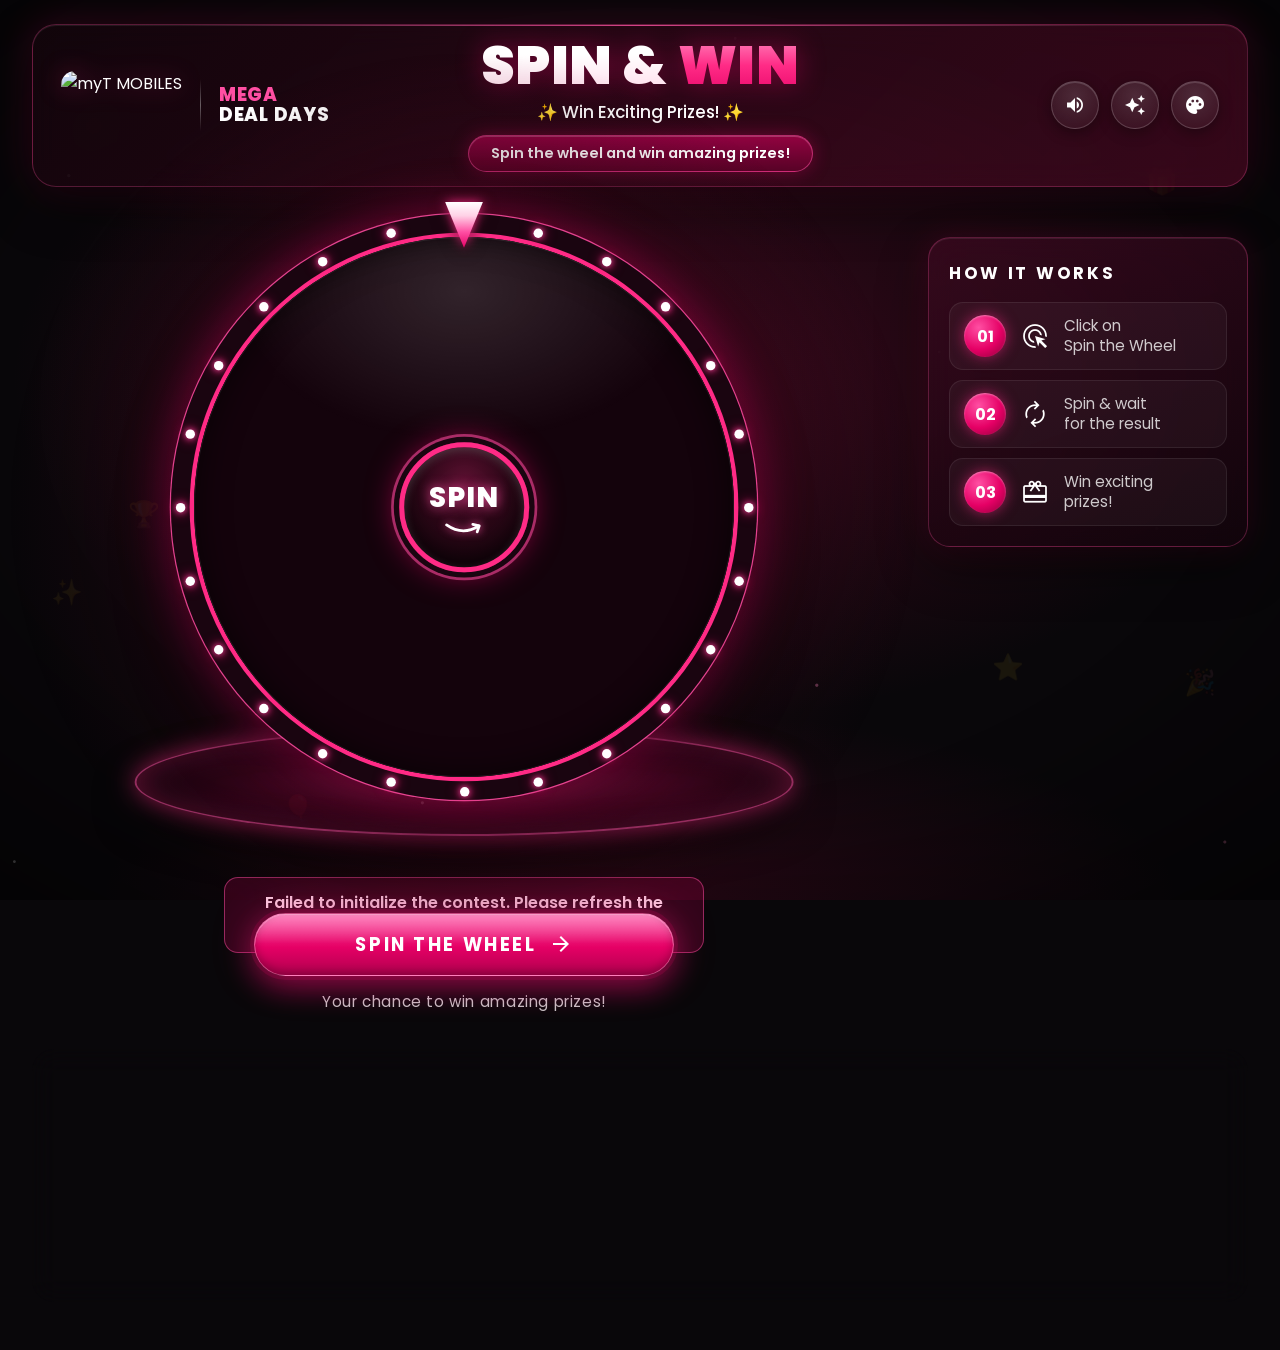
==== commit 8ae7deb0: "refactor: remove the default theme - only Neon and Material remain The page now has exactly two desi" ====
--- a/frontend/index.html
+++ b/frontend/index.html
@@ -44,7 +44,7 @@
     <link rel="icon" type="image/png" href="myt-mobiles-logo.png">
     
     <!-- Styles with cache busting -->
-    <link rel="stylesheet" href="style.css?v=20.0_cinematic">
+    <link rel="stylesheet" href="style.css?v=22.0_two_themes">
 </head>
 <body>
     <!-- Background Elements -->
@@ -72,7 +72,7 @@
                 </div>
                 <div class="title-section">
                     <h1 class="main-title"><span class="title-lead">SPIN &amp; </span><span class="title-accent">WIN</span></h1>
-                    <p class="subtitle">✨ Win Exciting Prizes! ✨</p>
+                    <p class="subtitle"><span class="sparkle">✨ </span>Win Exciting Prizes!<span class="sparkle"> ✨</span></p>
                     <p class="offer-period">Spin the wheel and win amazing prizes!</p>
                 </div>
                 <div class="control-buttons">
@@ -420,10 +420,10 @@
     </script>
 
     <!-- Theme Manager - Load before wheel.js -->
-    <script src="theme-manager.js?v=3.0_cinematic"></script>
+    <script src="theme-manager.js?v=4.0_event_only"></script>
 
     <!-- Script with cache busting -->
-    <script src="wheel.js?v=16.0_cinematic"></script>
+    <script src="wheel.js?v=18.0_two_themes"></script>
     
     <!-- Socket.IO for real-time updates -->
     <script src="https://cdn.socket.io/4.7.2/socket.io.min.js"></script>
@@ -467,7 +467,7 @@
             }
             
             // Force reload if version mismatch
-            const currentVersion = '15.0_cinematic_redesign';
+            const currentVersion = '17.0_two_themes';
             const storedVersion = localStorage.getItem('wheel_version');
             
             if (storedVersion && storedVersion !== currentVersion) {
--- a/frontend/style.css
+++ b/frontend/style.css
@@ -5,9 +5,9 @@
  * Vodafone-inspired "Material" design via data-design-mode="material" on
  * <html> (see the design-mode script in index.html).
  *
- * theme-manager.js paints the page background and header tint inline from
- * the active theme (admin-configurable, per special event), so those two
- * are only fallbacks here. Everything else - depth, glow, glass - is CSS.
+ * These are the only two designs. While a special event with its own theme
+ * is running, theme-manager.js recolours Neon's background, header tint and
+ * wheel inline from the event's colours; Material always stays black & white.
  */
 
 :root {
@@ -44,29 +44,20 @@
     --surface-border: rgba(0, 0, 0, 0.08);
     --elevation-shadow: 0 1px 3px rgba(0, 0, 0, 0.12), 0 1px 2px rgba(0, 0, 0, 0.24);
 
-    /* Legacy variables still set by theme-manager.js */
-    --theme-bg-primary: #E50065;
-    --theme-bg-secondary: #09070A;
-    --theme-bg-tertiary: #650A2C;
-    --header-bg-color: #16050D;
-    --header-gradient-end: #650A2C;
-    --header-text-color: #FFFFFF;
-    --wheel-border-color: #FF2B86;
-    --wheel-text-color: #FFFFFF;
-}
-
-/* Material: flat, light surfaces, no glow. Palette modeled on vodafone.com -
-   signature red, bold headlines, generous white space. */
+}
+
+/* Material: strictly black & white (greys only) - flat, light surfaces,
+   no glow, bold headlines, generous white space. */
 :root[data-design-mode="material"] {
-    --primary: #E60000;
-    --primary-light: #FF3333;
-    --primary-hot: #E60000;
-    --primary-dark: #B30000;
-
-    --text-primary: #1A1A2E;
-    --text-secondary: #5F6368;
-    --text-muted: #80838A;
-    --accent-color: #E60000;
+    --primary: #111111;
+    --primary-light: #111111;
+    --primary-hot: #111111;
+    --primary-dark: #333333;
+
+    --text-primary: #111111;
+    --text-secondary: #555555;
+    --text-muted: #8A8A8A;
+    --accent-color: #111111;
 
     --glass-bg: #FFFFFF;
     --glass-border: rgba(0, 0, 0, 0.06);
@@ -1299,10 +1290,6 @@
     color: var(--text-primary);
 }
 
-[data-design-mode="material"] .logo-img {
-    filter: none;
-}
-
 [data-design-mode="material"] .main-title {
     filter: none;
     animation: none;
@@ -1320,6 +1307,10 @@
 
 [data-design-mode="material"] .subtitle {
     color: var(--text-secondary);
+}
+
+[data-design-mode="material"] .sparkle {
+    display: none;
 }
 
 [data-design-mode="material"] .offer-period {
@@ -1431,7 +1422,7 @@
 
 [data-design-mode="material"] .log-prize-icon {
     color: var(--primary);
-    background: rgba(230, 0, 0, 0.08);
+    background: rgba(0, 0, 0, 0.06);
     border-color: transparent;
 }
 
@@ -1451,7 +1442,7 @@
 
 [data-design-mode="material"] #prizeModal .prize-emoji {
     background: var(--primary);
-    box-shadow: 0 4px 14px rgba(230, 0, 0, 0.3);
+    box-shadow: 0 4px 14px rgba(0, 0, 0, 0.25);
 }
 
 [data-design-mode="material"] #prizeModal .prize-name {
@@ -1459,9 +1450,66 @@
 }
 
 [data-design-mode="material"] .error-message {
-    color: var(--primary-dark);
-    background: rgba(230, 0, 0, 0.06);
-    border-color: rgba(230, 0, 0, 0.3);
+    color: var(--text-primary);
+    background: #F2F2F2;
+    border-color: rgba(0, 0, 0, 0.2);
+}
+
+/* Black & white wheel. The slice/label colors are SVG attributes set from the
+   theme palette in wheel.js; CSS overrides them here so the palette toggle
+   switches instantly without re-rendering the wheel. Slices are drawn first
+   (paths), then one label <g> per slice in the same order, so :nth-of-type
+   parity lines each label up with its slice. */
+[data-design-mode="material"] .wheel-inner path {
+    fill: #FFFFFF;
+    stroke: #CFCFCF;
+}
+
+[data-design-mode="material"] .wheel-inner path:nth-of-type(odd) {
+    fill: #111111;
+}
+
+/* Odd prize count: the last slice would be black next to black slice 0 */
+[data-design-mode="material"] .wheel-inner path:nth-of-type(odd):last-of-type {
+    fill: #5C5C5C;
+}
+
+[data-design-mode="material"] .wheel-inner path:hover {
+    stroke: #8A8A8A;
+}
+
+[data-design-mode="material"] .wheel-inner g text {
+    fill: #111111;
+    stroke: none;
+}
+
+[data-design-mode="material"] .wheel-inner g:nth-of-type(odd) text {
+    fill: #FFFFFF;
+}
+
+[data-design-mode="material"] .wheel-inner circle:nth-of-type(1) {
+    stroke: rgba(0, 0, 0, 0.18);
+}
+
+[data-design-mode="material"] .wheel-inner circle:nth-of-type(2) {
+    fill: #FFFFFF;
+    stroke: #111111;
+}
+
+[data-design-mode="material"] .spark {
+    background: #111111;
+    box-shadow: none;
+}
+
+/* Logo shown in greyscale to keep the page strictly black & white */
+[data-design-mode="material"] .logo-img {
+    filter: grayscale(1);
+}
+
+[data-design-mode="material"] .spin-cta:hover,
+[data-design-mode="material"] .close-button:hover,
+[data-design-mode="material"] .wheel-center-button:hover:not(:disabled) {
+    background: var(--primary-dark);
 }
 
 /* ========================================================================
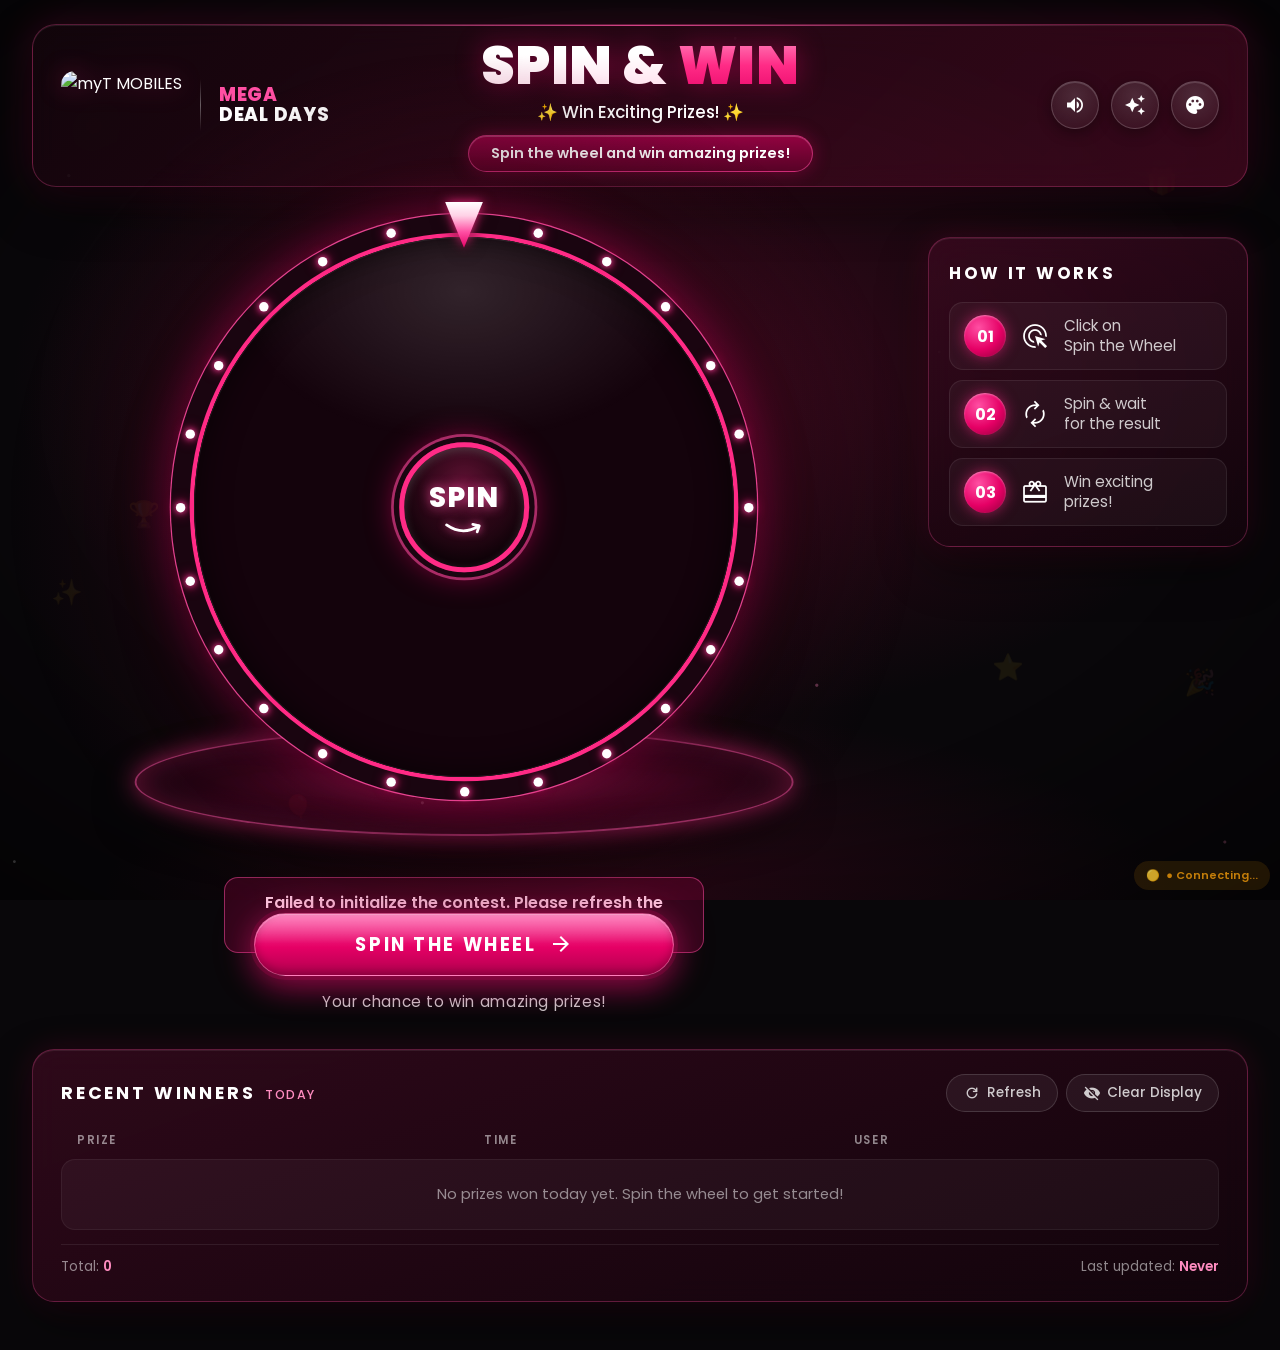
==== commit a9724d5f: "feat: Cloudflare Access identity capture, debug-log gating, PWA icon fix, spin hang fixes - Admin au" ====
--- a/frontend/index.html
+++ b/frontend/index.html
@@ -4,6 +4,9 @@
     <meta charset="UTF-8">
     <meta name="viewport" content="width=device-width, initial-scale=1.0, maximum-scale=1.0, user-scalable=no">
     <title>myT MOBILES - Spin & Win!</title>
+
+    <!-- Debug flag gate - must load before any script that calls dlog/dwarn -->
+    <script src="debug.js?v=1.0"></script>
 
     <!-- Design mode (Neon/Material) applied before CSS loads, to avoid a
          flash of the wrong look on page load -->
@@ -26,6 +29,8 @@
     <link rel="preconnect" href="https://fonts.googleapis.com">
     <link rel="preconnect" href="https://fonts.gstatic.com" crossorigin>
     <link href="https://fonts.googleapis.com/css2?family=Poppins:wght@400;500;600;700;800;900&display=swap" rel="stylesheet">
+    <!-- Roboto: used only by the Material design mode, to match Google's own UI type -->
+    <link href="https://fonts.googleapis.com/css2?family=Roboto:wght@400;500;700;900&display=swap" rel="stylesheet">
     <!-- Icon font subset to just the icons used on this page (a few KB).
          Adding a prize icon in wheel.js's PRIZE_ICON_MAP? Add it here too,
          keeping the list alphabetical. -->
@@ -333,10 +338,10 @@
             adminSessionTimeout = setTimeout(() => {
                 isAdminAuthenticated = false;
                 hideAdminButton();
-                console.log('Admin session expired');
+                dlog('Admin session expired');
             }, 10 * 60 * 1000); // 10 minutes
-            
-            console.log('Admin session started (10 minutes)');
+
+            dlog('Admin session started (10 minutes)');
         }
 
         // Secret key combination for admin access (Ctrl+Alt+A)
@@ -435,7 +440,7 @@
         (function() {
             // Clear any cached data
             function clearCache() {
-                console.log('🧹 Clearing cache...');
+                dlog('🧹 Clearing cache...');
                 
                 // Clear all wheel-related cache
                 const keysToRemove = [];
@@ -449,7 +454,7 @@
                 
                 // Remove identified keys
                 keysToRemove.forEach(key => {
-                    console.log('🧹 Clearing cached data:', key);
+                    dlog('🧹 Clearing cached data:', key);
                     localStorage.removeItem(key);
                 });
                 
@@ -471,7 +476,7 @@
             const storedVersion = localStorage.getItem('wheel_version');
             
             if (storedVersion && storedVersion !== currentVersion) {
-                console.log('🔄 Version changed, forcing refresh...');
+                dlog('🔄 Version changed, forcing refresh...');
                 clearCache();
                 localStorage.setItem('wheel_version', currentVersion);
                 window.location.reload(true);
